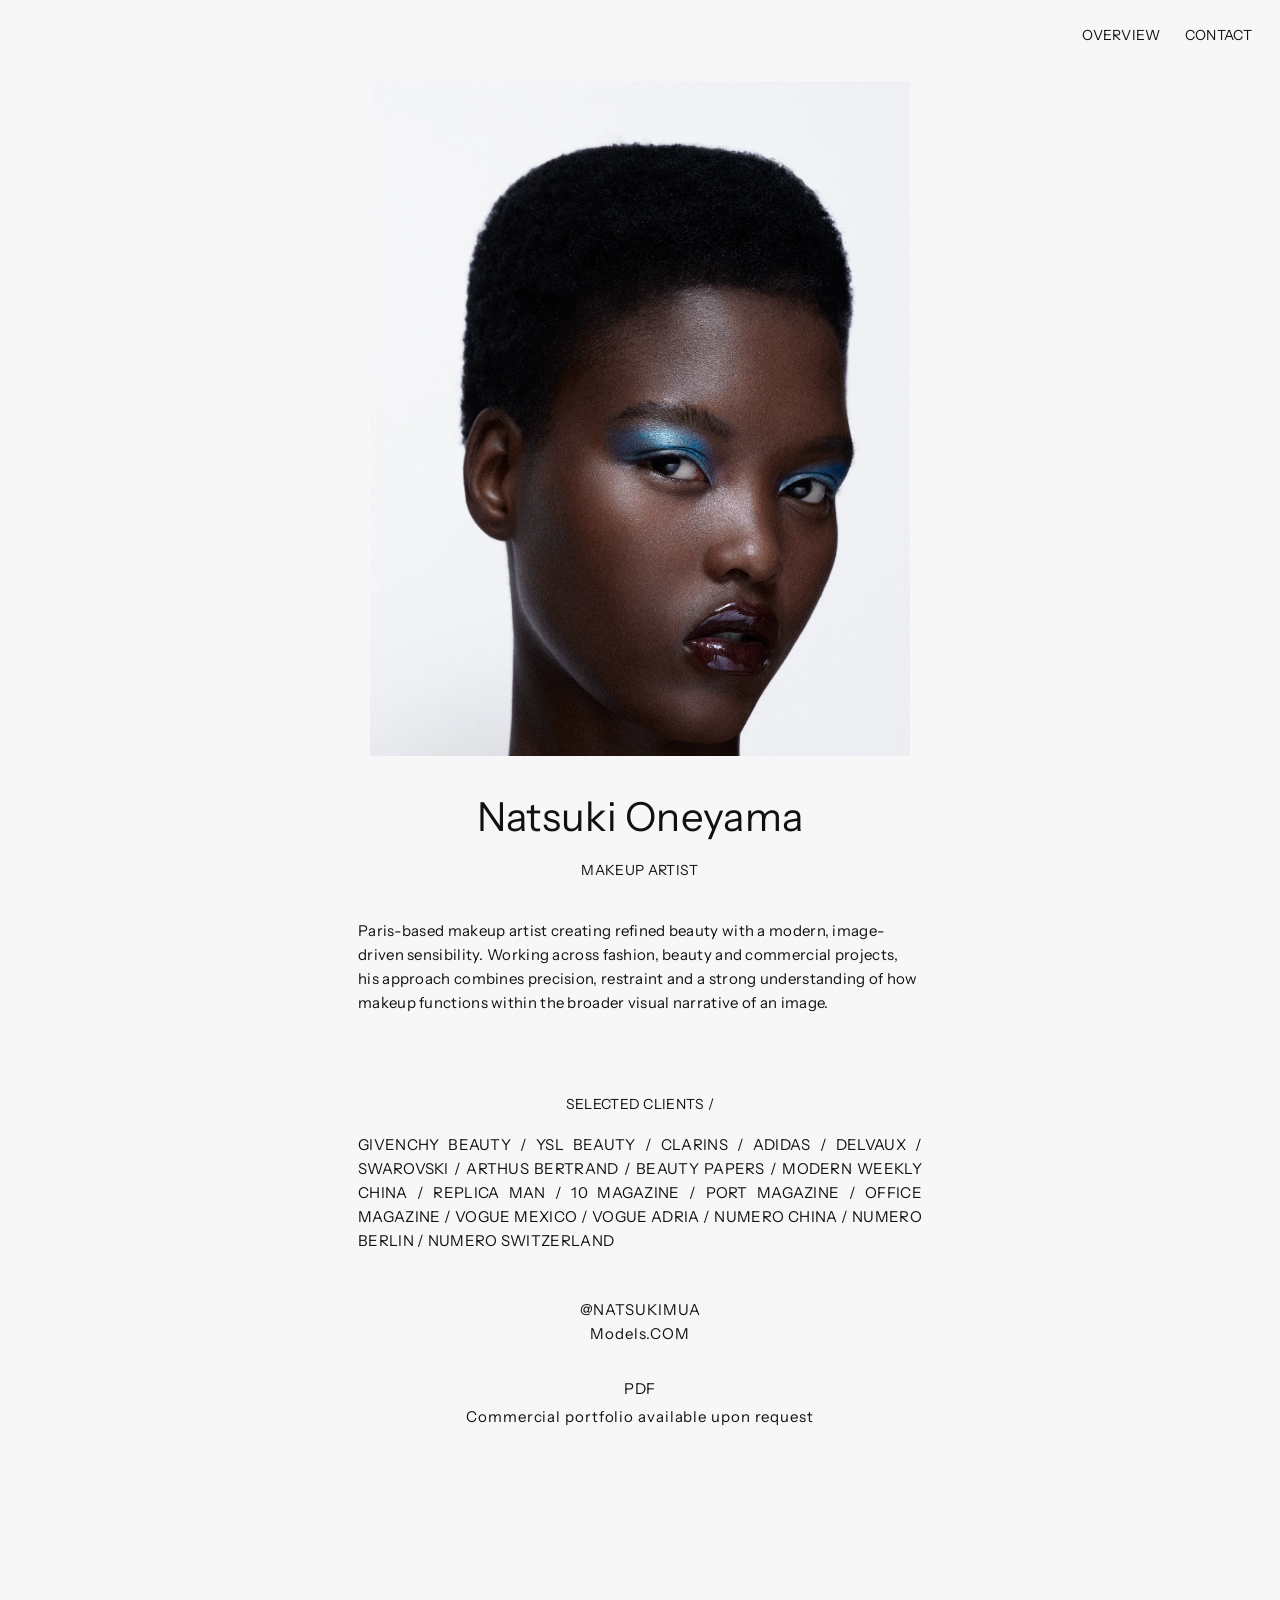
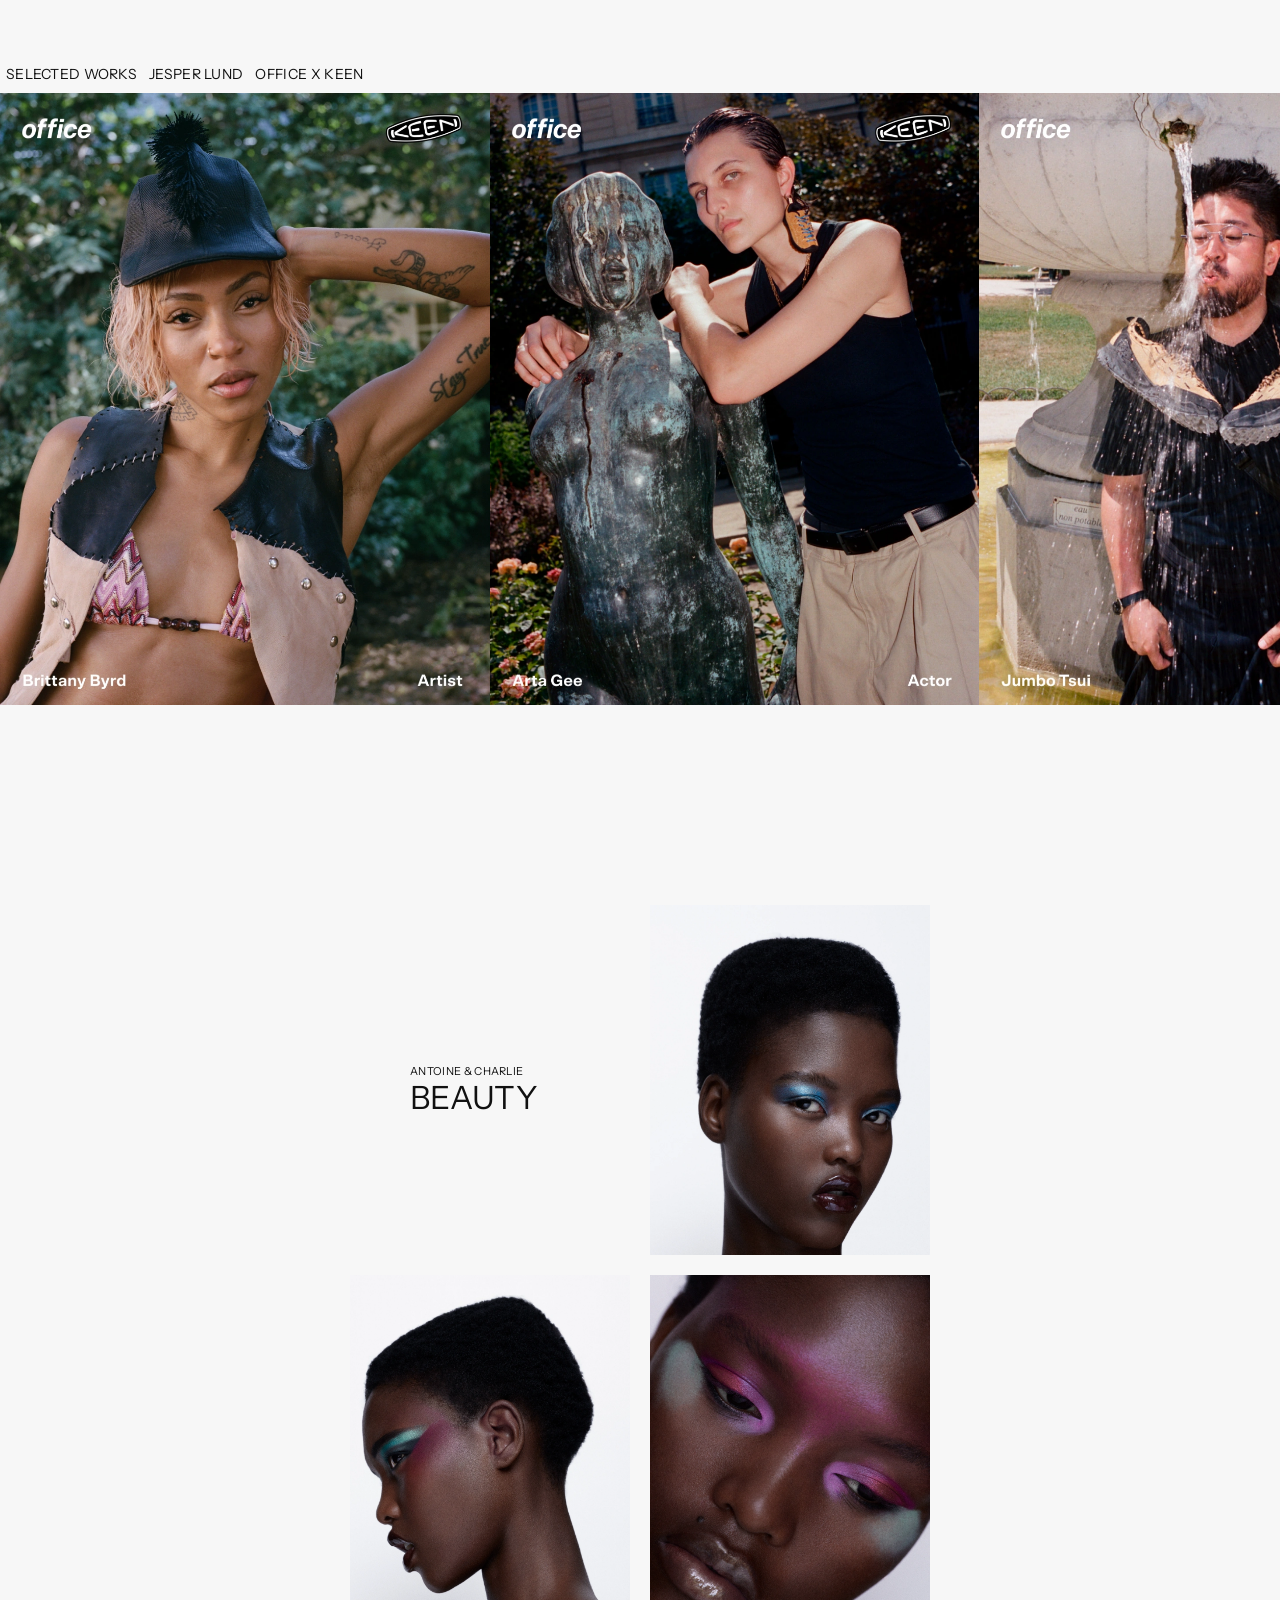
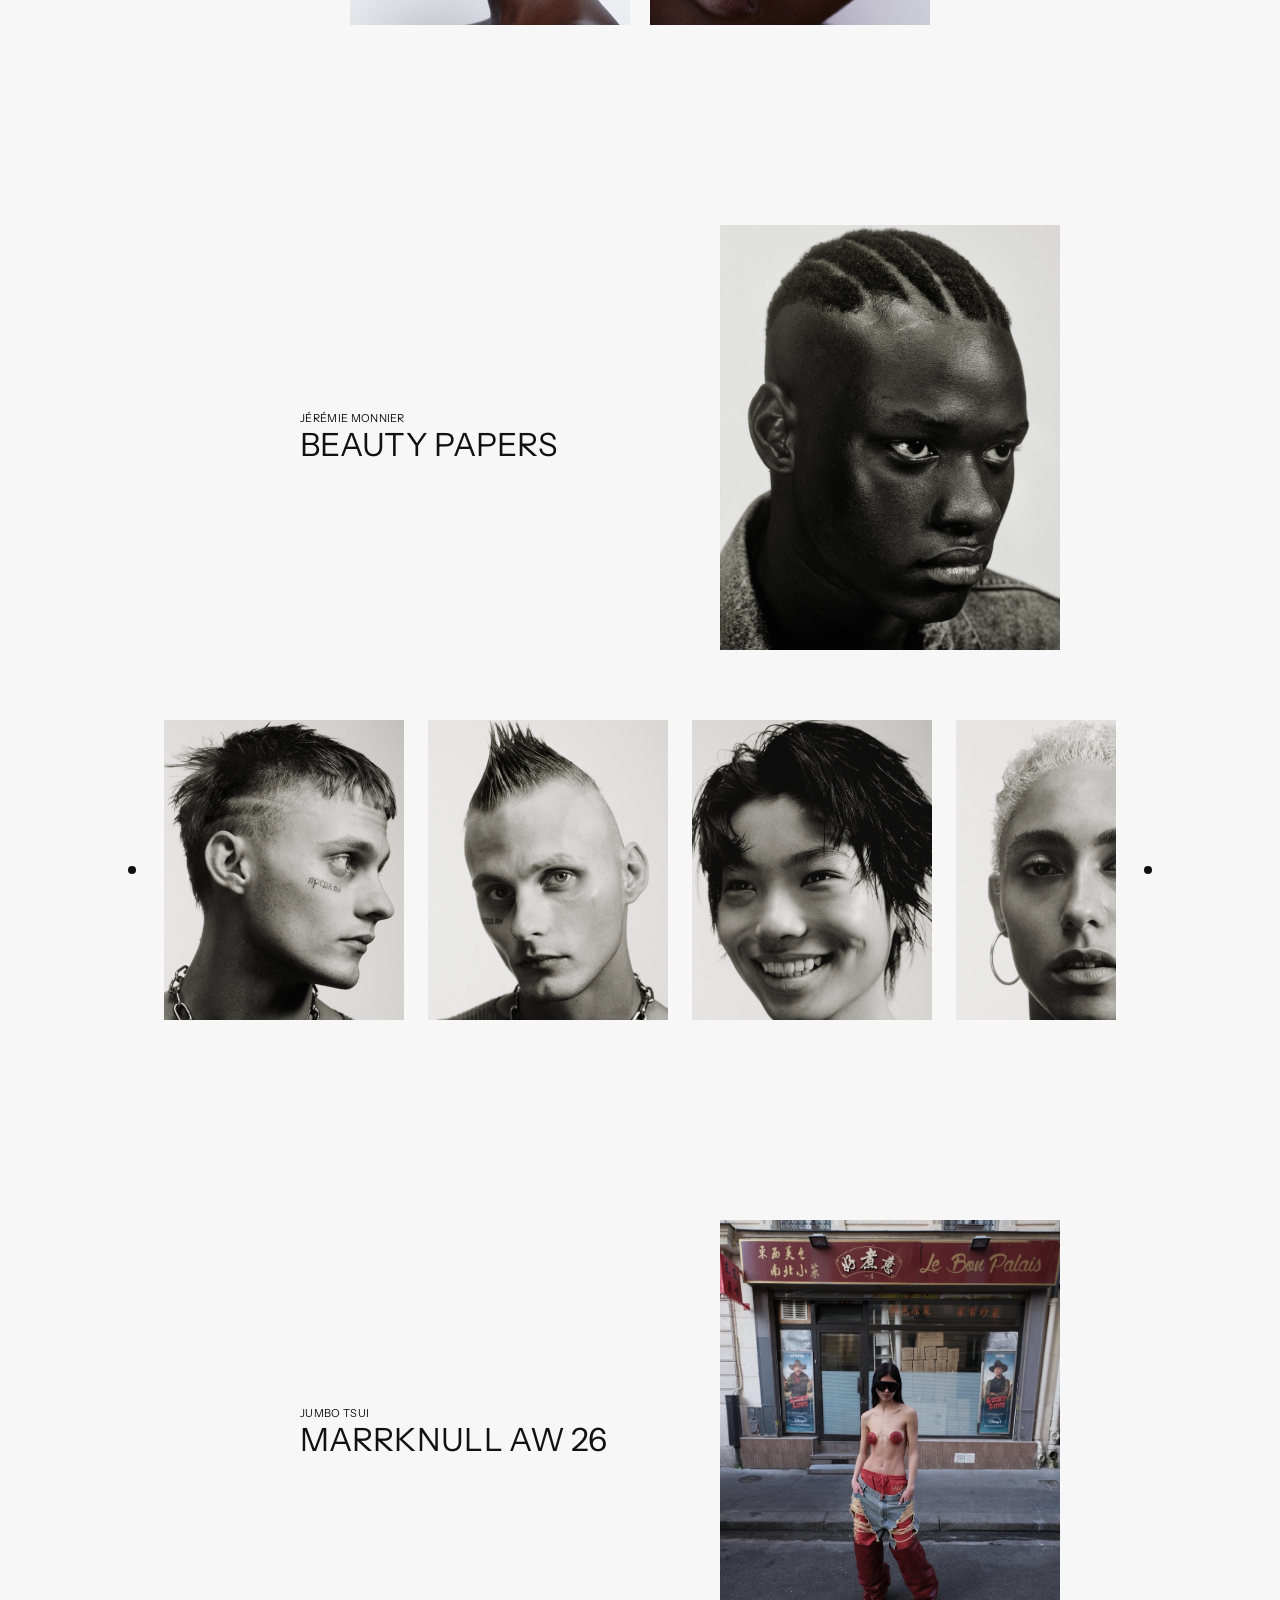
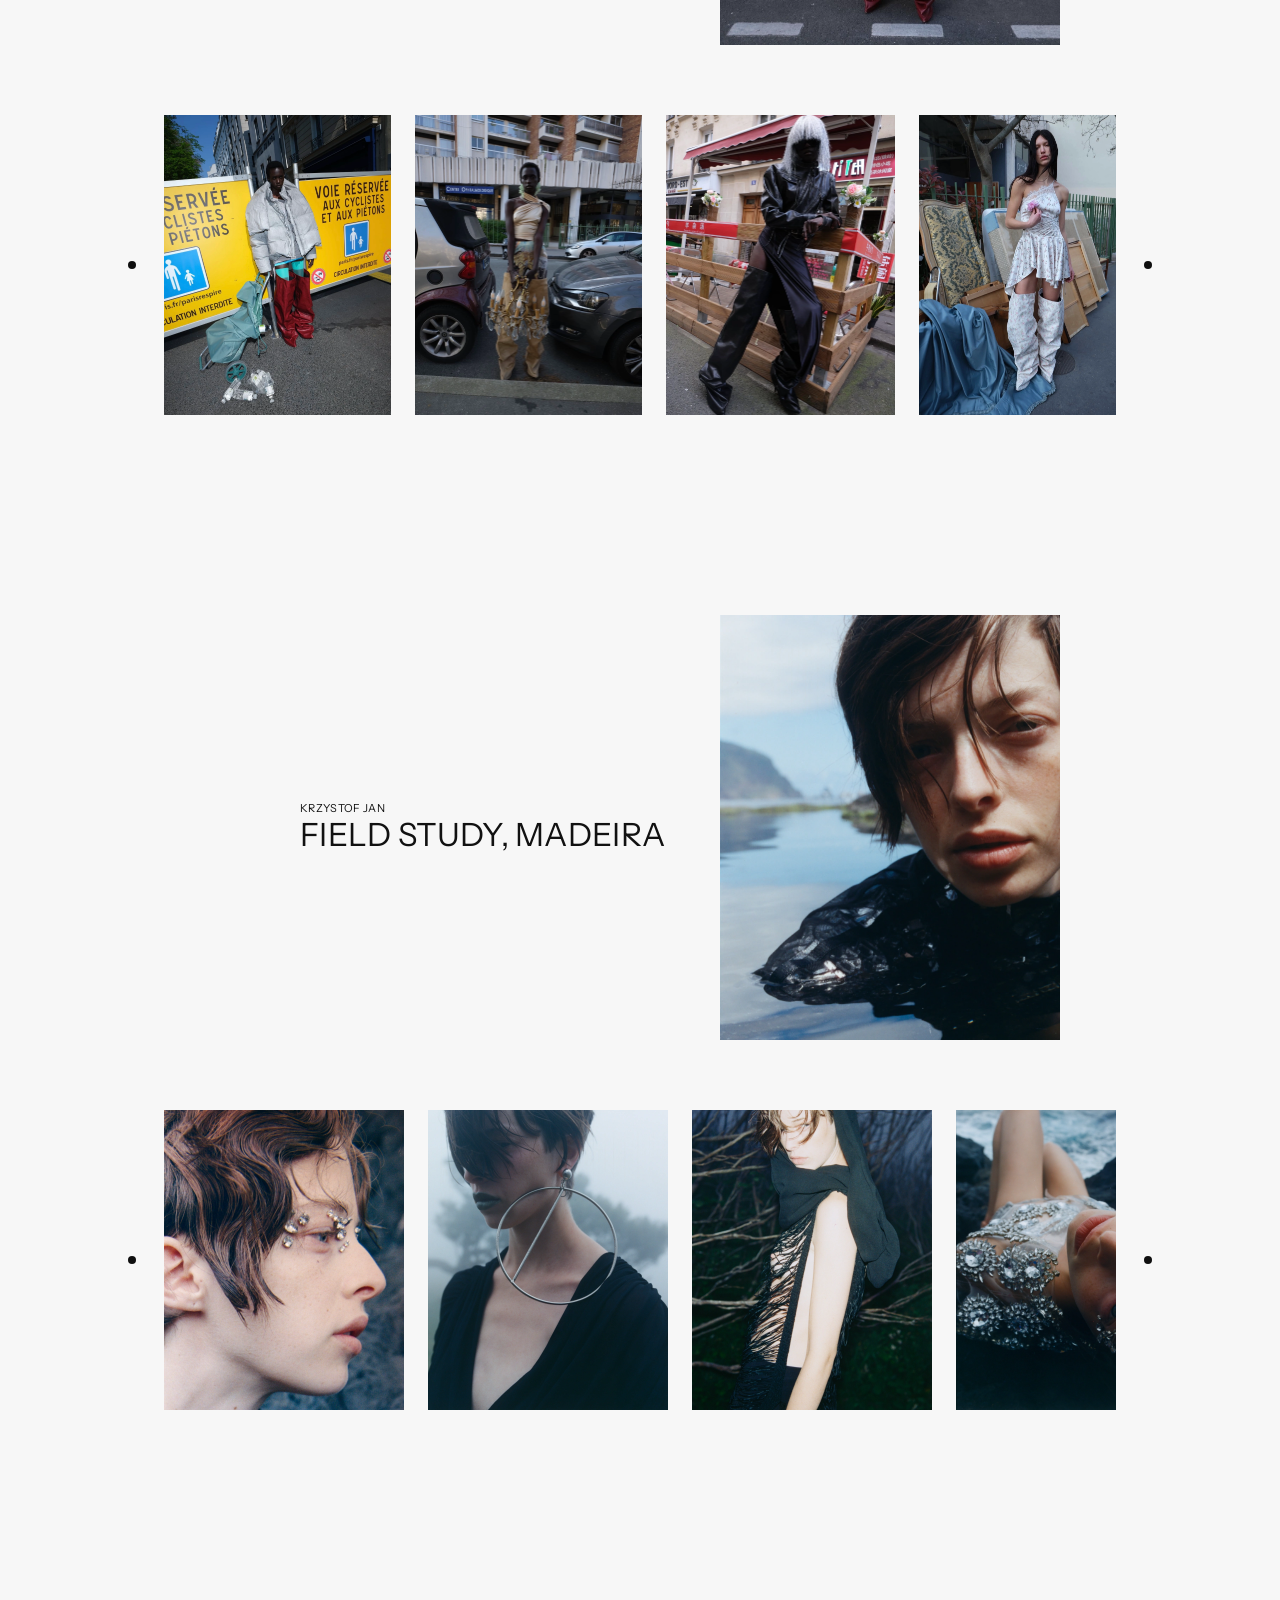
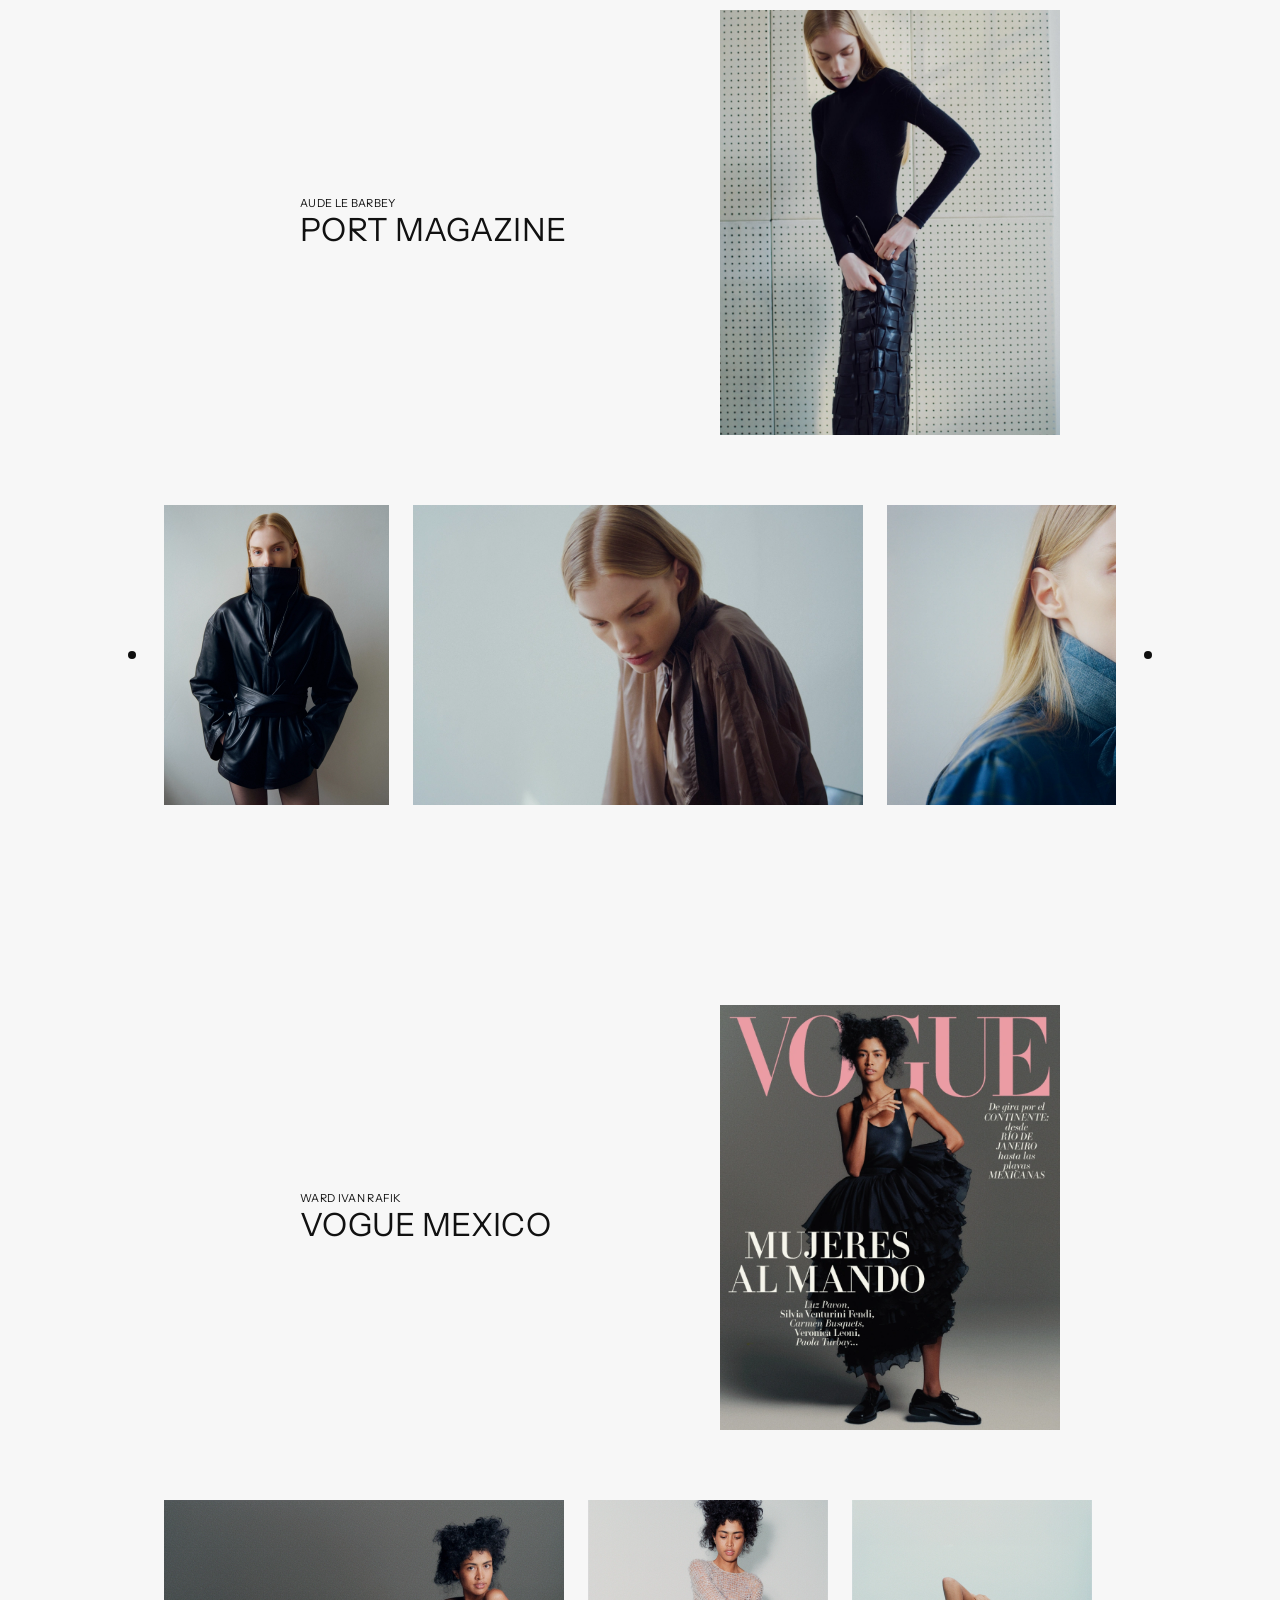
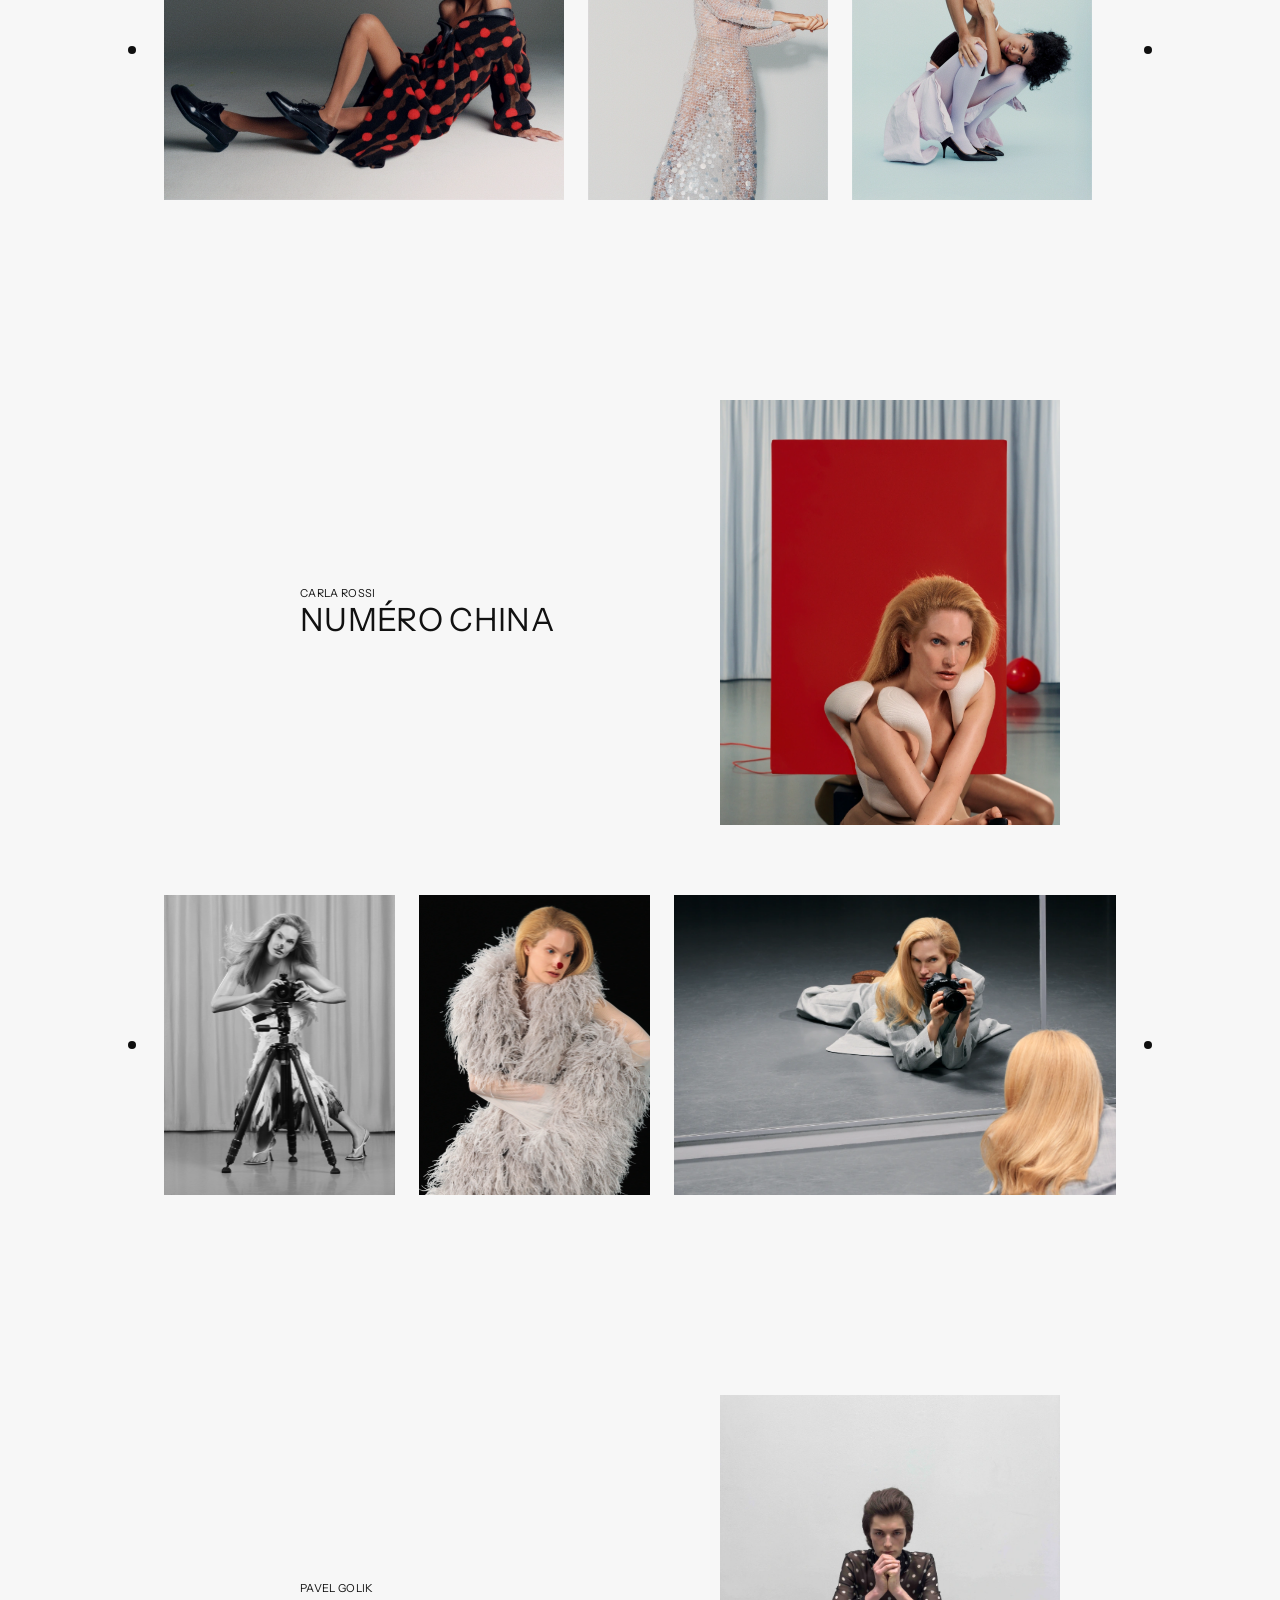
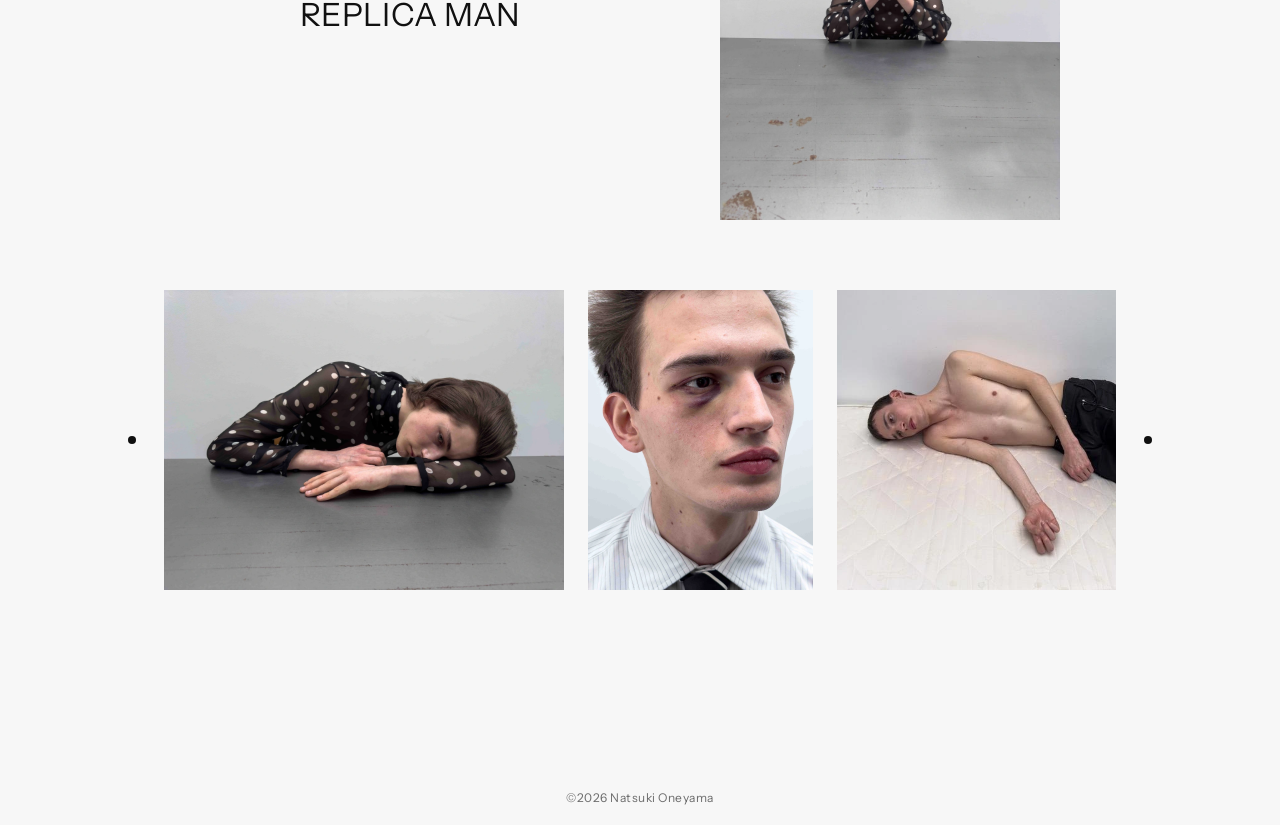
==== index.html @ 85d13d89 "Refine Office x Keen responsive marquee layout" ====
<!doctype html>
<html lang="en">
<head>
  <meta charset="utf-8" />
  <meta name="viewport" content="width=device-width, initial-scale=1.0, maximum-scale=2.0, viewport-fit=cover" />
  <meta name="format-detection" content="telephone=no, email=no, address=no, date=no" />

  <title>Info – NATSUKI ONEYAMA</title>

  <meta name="description" 
        content="Selected editorial beauty and fashion work by Paris-based MAKE-UP ARTIST Natsuki Oneyama." />

  <!-- Open Graph -->
  <meta property="og:title" content="NATSUKI ONEYAMA – MAKE-UP ARTIST" />
  <meta property="og:description" content="Paris-based MAKE-UP ARTIST working across beauty, fashion and editorial." />
  <meta property="og:type" content="website" />
  <meta property="og:url" content="https://natsukioneyama.com" />
  <meta property="og:image" content="https://natsukioneyama.com/slide/01.webp" />

  <!-- Fonts -->
  <link rel="preconnect" href="https://fonts.googleapis.com">
  <link rel="preconnect" href="https://fonts.gstatic.com" crossorigin>
  <link rel="preconnect" href="https://fonts.googleapis.com">
<link rel="preconnect" href="https://fonts.gstatic.com" crossorigin>
<link href="https://fonts.googleapis.com/css2?family=Cormorant+Garamond:ital,wght@0,300..700;1,300..700&family=Instrument+Sans:ital,wght@0,400..700;1,400..700&family=Inter:ital,opsz,wght@0,14..32,100..900;1,14..32,100..900&display=swap" rel="stylesheet">

  <!-- CSS -->
  <link rel="stylesheet" href="./index.css" />

  <!-- Scripts -->
  <script src="./justified-layout.umd.js" defer></script>
</head>


<body class="page-info">

<header class="topbar">
  <nav class="topnav" aria-label="Primary navigation">
    <a href="overview.html">Overview</a>
    <a href="mailto:natsukimua@gmail.com">Contact</a>
  </nav>
</header>




<main class="info-page">

 <section class="info-intro">

  <div class="info-hero">
   <img class="hero-slide" src="slide/01.webp" alt="">
  </div>

  <div class="info-content">
    <h1>Natsuki Oneyama</h1>
    <p class="info-title">MAKEUP ARTIST</p>
 </div>


 <div class="info-text-block">

  <p class="info-bio">
    Paris-based makeup artist creating refined beauty with a modern, image-driven sensibility.

    Working across fashion, beauty and commercial projects, his approach combines precision, restraint and a strong understanding of how makeup functions within the broader visual narrative of an image.
  </p>

  <div class="clients-block">
  <p class="clients-title">SELECTED CLIENTS /</p>

  <p class="clients-list">
    GIVENCHY BEAUTY / YSL BEAUTY / CLARINS / ADIDAS /
    DELVAUX / SWAROVSKI / ARTHUS BERTRAND /
    BEAUTY PAPERS / MODERN WEEKLY CHINA / REPLICA MAN / 10 MAGAZINE / PORT MAGAZINE / OFFICE MAGAZINE /
    VOGUE MEXICO / VOGUE ADRIA / NUMERO CHINA / NUMERO BERLIN / NUMERO SWITZERLAND
  </p>
</div>

<div class="info-links">

  <div class="social-links">
    <a href="https://www.instagram.com/natsukimua/" target="_blank" rel="noopener">@NATSUKIMUA</a>
    <a href="https://models.com/people/natsuki-oneyama" target="_blank" rel="noopener">Models.COM</a>
  </div>

 <div class="pdf-link">
  <span>PDF</span>
  <a href="#">Commercial portfolio available upon request</a>
 </div>


</div>

</div>

</section>



<section class="featured-project featured-project-officexkeen">
  <div class="featured-project-inner">
  <div class="office-header">
    <p class="office-header-label">SELECTED WORKS</p>
    <div class="featured-project-text">
      <p class="featured-label">Jesper Lund</p>
      <h2>OFFICE X KEEN</h2>
    </div>
  </div>
  <div class="office-marquee">
    <div class="office-marquee-track">
      <div class="office-marquee-group">
        <img class="office-marquee-item" src="img/office/ofiicexkeen/01.webp" alt="" data-featured-index="0" draggable="false">
        <img class="office-marquee-item" src="img/office/ofiicexkeen/02.webp" alt="" data-featured-index="1" draggable="false">
        <img class="office-marquee-item" src="img/office/ofiicexkeen/03.webp" alt="" data-featured-index="2" draggable="false">
        <img class="office-marquee-item" src="img/office/ofiicexkeen/04.webp" alt="" data-featured-index="3" draggable="false">
        <img class="office-marquee-item" src="img/office/ofiicexkeen/05.webp" alt="" data-featured-index="4" draggable="false">
        <img class="office-marquee-item" src="img/office/ofiicexkeen/06.webp" alt="" data-featured-index="5" draggable="false">
      </div>
      <div class="office-marquee-group" aria-hidden="true">
        <img class="office-marquee-item" src="img/office/ofiicexkeen/01.webp" alt="" data-featured-index="0" draggable="false" aria-hidden="true">
        <img class="office-marquee-item" src="img/office/ofiicexkeen/02.webp" alt="" data-featured-index="1" draggable="false" aria-hidden="true">
        <img class="office-marquee-item" src="img/office/ofiicexkeen/03.webp" alt="" data-featured-index="2" draggable="false" aria-hidden="true">
        <img class="office-marquee-item" src="img/office/ofiicexkeen/04.webp" alt="" data-featured-index="3" draggable="false" aria-hidden="true">
        <img class="office-marquee-item" src="img/office/ofiicexkeen/05.webp" alt="" data-featured-index="4" draggable="false" aria-hidden="true">
        <img class="office-marquee-item" src="img/office/ofiicexkeen/06.webp" alt="" data-featured-index="5" draggable="false" aria-hidden="true">
      </div>
    </div>
  </div>
  </div>
</section>

<section class="featured-project featured-project-ac">

  <div class="featured-project-inner">

    <div class="featured-project-main">

      <div class="featured-project-text">
        <p class="featured-label">Antoine & Charlie</p>
        <h2>BEAUTY</h2>
      </div>

      <button type="button" class="featured-main-image" data-featured-index="0">
        <img src="img/beauty/beauty01/01.webp" alt="" draggable="false">
      </button>

      <div class="featured-ac-image featured-ac-image-left">
        <img src="img/beauty/beauty01/02.webp" alt="" data-featured-index="1">
      </div>

      <div class="featured-ac-image featured-ac-image-right">
        <img src="img/beauty/beauty01/03.webp" alt="" data-featured-index="2">
      </div>

    </div>

  </div>

</section>






<section class="featured-project featured-project-02">
  <div class="featured-project-inner">
    <div class="featured-project-main">
  <div class="featured-project-text">
      <p class="featured-label">Jérémie Monnier</p>
      <h2>BEAUTY PAPERS</h2>
  </div>
     <button type="button" class="featured-main-image" data-featured-index="0">
      <img src="img/beautypapers/01/01.webp" alt="" draggable="false">
     </button>
  </div>
  <div class="featured-thumbs-slider">
  <button class="featured-arrow featured-prev" type="button" aria-label="Previous image"></button>
  <div class="featured-thumbs-window">
  <div class="featured-thumbs-track">
  <img src="img/beautypapers/01/02.webp" alt="" data-featured-index="1">
  <img src="img/beautypapers/01/03.webp" alt="" data-featured-index="2">
  <img src="img/beautypapers/01/04.webp" alt="" data-featured-index="3">
  <img src="img/beautypapers/01/05.webp" alt="" data-featured-index="4">
  </div>
  </div>
  <button class="featured-arrow featured-next" type="button" aria-label="Next image"></button>
  </div>
</section>


<section class="featured-project featured-project-03">
  <div class="featured-project-inner">
    <div class="featured-project-main">
  <div class="featured-project-text">
      <p class="featured-label">Jumbo Tsui</p>
      <h2>MARRKNULL AW 26</h2>
  </div>
     <button type="button" class="featured-main-image" data-featured-index="0">
      <img src="img/marrknull/AW26/01.webp" alt="" draggable="false">
     </button>
  </div>
  <div class="featured-thumbs-slider">
  <button class="featured-arrow featured-prev" type="button" aria-label="Previous image"></button>
  <div class="featured-thumbs-window">
  <div class="featured-thumbs-track">
  <img src="img/marrknull/AW26/02.webp" alt="" data-featured-index="1">
  <img src="img/marrknull/AW26/03.webp" alt="" data-featured-index="2">
  <img src="img/marrknull/AW26/04.webp" alt="" data-featured-index="3">
  <img src="img/marrknull/AW26/05.webp" alt="" data-featured-index="4">
  </div>
  </div>
  <button class="featured-arrow featured-next" type="button" aria-label="Next image"></button>
  </div>
</section>

<section class="featured-project featured-project-06">
  <div class="featured-project-inner">
    <div class="featured-project-main">
  <div class="featured-project-text">
      <p class="featured-label">KRZYSTOF JAN</p>
      <h2>Field Study, Madeira</h2>
  </div>
     <button type="button" class="featured-main-image" data-featured-index="0">
      <img src="img/img/krzysztofjan_01/01.webp" alt="" draggable="false">
     </button>
  </div>
  <div class="featured-thumbs-slider">
  <button class="featured-arrow featured-prev" type="button" aria-label="Previous image"></button>
  <div class="featured-thumbs-window">
  <div class="featured-thumbs-track">
  <img src="img/img/krzysztofjan_01/02.webp" alt="" data-featured-index="1">
  <img src="img/img/krzysztofjan_01/03.webp" alt="" data-featured-index="2">
  <img src="img/img/krzysztofjan_01/04.webp" alt="" data-featured-index="3">
  <img src="img/img/krzysztofjan_01/05.webp" alt="" data-featured-index="4">
  </div>
  </div>
  <button class="featured-arrow featured-next" type="button" aria-label="Next image"></button>
  </div>
</section>

<section class="featured-project featured-project-04">
  <div class="featured-project-inner">
    <div class="featured-project-main">
  <div class="featured-project-text">
      <p class="featured-label">Aude Le Barbey</p>
      <h2>PORT MAGAZINE</h2>
  </div>
     <button type="button" class="featured-main-image" data-featured-index="0">
      <img src="img/portmagazine/isuue38/audelebarbey/01.webp" alt="" draggable="false">
     </button>
  </div>
  <div class="featured-thumbs-slider">
  <button class="featured-arrow featured-prev" type="button" aria-label="Previous image"></button>
  <div class="featured-thumbs-window">
  <div class="featured-thumbs-track">
  <img src="img/portmagazine/isuue38/audelebarbey/02.webp" alt="" data-featured-index="1">
  <img src="img/portmagazine/isuue38/audelebarbey/03.webp" alt="" data-featured-index="2">
  <img src="img/portmagazine/isuue38/audelebarbey/04.webp" alt="" data-featured-index="3">
  </div>
  </div>
  <button class="featured-arrow featured-next" type="button" aria-label="Next image"></button>
  </div>
</section>

<section class="featured-project featured-project-05">
  <div class="featured-project-inner">
    <div class="featured-project-main">
  <div class="featured-project-text">
      <p class="featured-label">Ward Ivan Rafik</p>
      <h2>VOGUE MEXICO</h2>
  </div>
     <button type="button" class="featured-main-image" data-featured-index="0">
      <img src="img/voguemexico/01/01.webp" alt="" draggable="false">
     </button>
  </div>
  <div class="featured-thumbs-slider">
  <button class="featured-arrow featured-prev" type="button" aria-label="Previous image"></button>
  <div class="featured-thumbs-window">
  <div class="featured-thumbs-track">
  <img src="img/voguemexico/01/02.webp" alt="" data-featured-index="1">
  <img src="img/voguemexico/01/03.webp" alt="" data-featured-index="2">
  <img src="img/voguemexico/01/04.webp" alt="" data-featured-index="3">
  </div>
  </div>
  <button class="featured-arrow featured-next" type="button" aria-label="Next image"></button>
  </div>
</section>


<section class="featured-project featured-project-07">
  <div class="featured-project-inner">
    <div class="featured-project-main">
  <div class="featured-project-text">
      <p class="featured-label">CARLA ROSSI</p>
      <h2>NUMéRO CHINA</h2>
  </div>
     <button type="button" class="featured-main-image" data-featured-index="0">
      <img src="img/numerochina/01/01.webp" alt="" draggable="false">
     </button>
  </div>
  <div class="featured-thumbs-slider">
  <button class="featured-arrow featured-prev" type="button" aria-label="Previous image"></button>
  <div class="featured-thumbs-window">
  <div class="featured-thumbs-track">
  <img src="img/numerochina/01/02.webp" alt="" data-featured-index="1">
  <img src="img/numerochina/01/03.webp" alt="" data-featured-index="2">
  <img src="img/numerochina/01/04.webp" alt="" data-featured-index="3">
  <img src="img/numerochina/01/05.webp" alt="" data-featured-index="4">
  </div>
  </div>
  <button class="featured-arrow featured-next" type="button" aria-label="Next image"></button>
  </div>
</section>


<section class="featured-project featured-project-08">
  <div class="featured-project-inner">
    <div class="featured-project-main">
  <div class="featured-project-text">
      <p class="featured-label">PAVEL GOLIK</p>
      <h2>REPLICA MAN</h2>
  </div>
     <button type="button" class="featured-main-image" data-featured-index="0">
      <img src="img/replicaman/ss24/01.webp" alt="" draggable="false">
     </button>
  </div>
  <div class="featured-thumbs-slider">
  <button class="featured-arrow featured-prev" type="button" aria-label="Previous image"></button>
  <div class="featured-thumbs-window">
  <div class="featured-thumbs-track">
  <img src="img/replicaman/ss24/02.webp" alt="" data-featured-index="1">
  <img src="img/replicaman/ss24/03.webp" alt="" data-featured-index="2">
  <img src="img/replicaman/ss24/04.webp" alt="" data-featured-index="3">
  <img src="img/replicaman/ss24/05.webp" alt="" data-featured-index="4">
  </div>
  </div>
  <button class="featured-arrow featured-next" type="button" aria-label="Next image"></button>
  </div>
</section>

  <div class="copyright">©2026 Natsuki Oneyama</div>












<div class="featured-lightbox" aria-hidden="true">
  <button class="featured-lightbox-close" type="button" aria-label="Close">×</button>

  <button class="featured-lightbox-prev" type="button" aria-label="Previous image">•</button>

  <img class="featured-lightbox-image" src="" alt="">

  <button class="featured-lightbox-next" type="button" aria-label="Next image">•</button>
</div>
</main>


<script src="index.js"></script>
</body>

</html>
---- index.css ----
/* =========================
BASE
========================= */

* {
  box-sizing: border-box;
}

html,
body {
  margin: 0;
  padding: 0;
}

body {
  background: #f7f7f7;
  color: #111;
  font-family: "Instrument Sans", sans-serif;
  font-weight: 300;
  font-style: normal;
  letter-spacing: 0.02em;
}

img {
  -webkit-user-drag: none;
  -webkit-user-select: none;
  user-select: none;
  -webkit-touch-callout: none;
}


/* =========================
TOP BAR
========================= */

.topbar {
  position: fixed;
  top: 0;
  right: 0;
  z-index: 1000;
  padding: 28px 28px;
  pointer-events: none;
}

.topnav {
  display: flex;
  gap: 24px;
  pointer-events: auto;
}

.topnav a {
  font-size: 14px;
  line-height: 1;
  text-transform: uppercase;
  text-decoration: none;
  color: #111;
}

.topnav a:hover {
  text-decoration: underline;
}


/* =========================
INFO HERO
========================= */

.info-page {
  padding-top: clamp(30px, 6svh, 80px);
}

.info-intro {
  display: block;
  width: 100%;
  max-width: none;
  margin: 0 auto;
  text-align: center;
  padding-bottom: calc(120px + env(safe-area-inset-bottom));
}

.info-hero {
  width: 100%;
  margin: clamp(20px, 3svh, 35px) auto clamp(24px, 4svh, 40px);
}

.info-hero img,
.hero-slide {
  width: min(90vw, 60svh, 880px);
  aspect-ratio: 4 / 5;
  object-fit: cover;
  display: block;
  margin: 0 auto;
}

.info-content {
  text-align: center;
}

.info-content h1 {
  font-size: 2.5rem;
  font-weight: 400;
  margin: 0 0 20px;
}

.info-title {
  font-size: 14px;
  margin: 0;
} 



.info-text-block {
  width: calc(100% - 48px);
  max-width: 620px;
  margin: 40px auto 0;
  padding: 0 28px;
}

.info-bio {
  width: auto;
  max-width: none;
  margin: 0;
  padding: 0;
  text-align: left;
  letter-spacing: 0.02em;
}

.clients-block {
  width: auto;
  max-width: none;
  margin: 80px 0 0;
  padding: 0;
  text-align: justify;
}

.clients-title {
  text-align: center;
  margin: 0 0 20px;
  font-size: 14px;

}

.clients-list {
  margin: 0;
  text-align: justify;
}

.info-bio,
.clients-list {
  font-size: 15px;
  line-height: 1.6;
  letter-spacing: 0.02em;
}


.info-links {
  margin: 45px 0 0;
  font-size: 15px;
  line-height: 1.35;
  letter-spacing: 0.06em;
}

.social-links {
  text-align: center;
  margin: 0 0 32px;
}

.social-links a {
  padding: 2px;
  display: block;
  color: #111;
  text-decoration: none;
  -webkit-text-fill-color: #111;
}

.social-links a:first-child {
  text-transform: uppercase;
}

.pdf-link {
  margin-top: 0;
  text-align: center;
}

.pdf-link span {
  display: block;
  margin-bottom: 8px;
}

.pdf-link a {
  color: #111;
  text-decoration: none;
}






.copyright {
  margin: 20px;
  font-size: 12px;
  letter-spacing: 0.04em;
  opacity: 0.6;
  text-align: center;
}


























/* =========================
FEATURED PROJECT
========================= */
.featured-project {
  margin: 120px auto 200px;
  width: 100%;
}

.featured-project-inner {
  width: min(88vw, 1280px);
  margin: 0 auto;
}

.featured-project-main {
  display: grid;
  grid-template-columns: 360px 360px;
  column-gap: 160px;
  align-items: center;
  justify-content: center;
}

.featured-project-text {
  grid-column: 1;
  grid-row: 1;
  max-width: 520px;
  white-space: nowrap;
  margin: 0;
  margin-left: 100px;
  text-align: left;
  justify-self: start;
  text-transform: uppercase;
}

.featured-label {
  font-size: 11px;
  text-transform: uppercase;
  margin: 0;
}

.featured-project h2 {
  font-size: 2rem;
  font-weight: 400;
  margin: 0;
}

.featured-main-image {
  grid-column: 2;
  grid-row: 1;
  width: 340px;
  justify-self: start;

  display: block;
  margin: 0;
  padding: 0;
  border: 0;
  background: none;
  font: inherit;
  text-align: inherit;
  cursor: pointer;
}

.featured-main-image img {
  width: 100%;
  aspect-ratio: 4 / 5;
  object-fit: cover;
  display: block;
}


/* Thumbnail slider */

.featured-thumbs-slider {
  position: relative;
  margin: 70px auto 0;
  width: 100%;
  display: flex;
  align-items: center;
  justify-content: center;
  gap: 28px;
}

.featured-thumbs-window {
  overflow: hidden;
  width: 952px;
  max-width: calc(100vw - 160px);
}

.featured-thumbs-track {
  display: flex;
  gap: 24px;
  transition: transform 0.6s ease;
}

.featured-thumbs-track img {
  height: 300px;
  width: auto;
  flex-shrink: 0;
  display: block;
}


/* Slider arrows */

.featured-arrow {
  width: 8px;
  height: 8px;
  border: 0;
  border-radius: 50%;
  background: #0f0f0f;
  padding: 0;
  cursor: pointer;
  flex: 0 0 auto;
}

.featured-arrow:hover {
  background: #111;
}




/* =========================
FEATURED PROJECT AC
========================= */
.featured-project-ac .featured-project-main {
  grid-template-columns: 280px 280px;
  column-gap: 20px;
  row-gap: 20px;
  align-items: start;
  justify-content: center;
}

.featured-project-ac .featured-main-image {
  width: 280px;
}

.featured-project-ac .featured-ac-image-left {
  grid-column: 1;
  grid-row: 2;
  width: 280px;
}

.featured-project-ac .featured-ac-image-right {
  grid-column: 2;
  grid-row: 2;
  width: 280px;
}

.featured-project-ac .featured-ac-image img {
  width: 100%;
  aspect-ratio: 4 / 5;
  object-fit: cover;
  display: block;
}

.featured-project-ac .featured-project-text {
  margin-left: 60px;
  align-self: center;
  transform: translateY(10px);
}


/* =========================
FEATURED PROJECT OFFICE X KEEN — AUTO SCROLL MARQUEE
========================= */
.featured-project-officexkeen .office-header {
  display: flex;
  justify-content: flex-start;
  align-items: baseline;
  gap: 12px;
  width: 100vw;
  margin-left: calc(50% - 50vw);
  margin-right: calc(50% - 50vw);
  margin-bottom: 12px;
  padding-left: 6px;
}

.featured-project-officexkeen .office-header-label {
  margin: 0;
  font-size: 0.9rem;
  font-weight: 400;
  text-transform: uppercase;
  letter-spacing: 0.02em;
  white-space: nowrap;
}

.featured-project-officexkeen .featured-project-text {
  display: contents;
}

@media (min-width: 700px) {
  .featured-project-officexkeen .office-header {
    padding-bottom: 0;
    min-height: 0;
  }

  .featured-project-officexkeen .office-header-label {
    font-size: 14px;
    font-weight: 400;
    line-height: 1;
    margin-bottom: 0;
  }

  .featured-project-officexkeen .featured-label {
    font-size: 14px;
    font-weight: 400;
    line-height: 1;
    margin-bottom: 0;
  }

  .featured-project-officexkeen h2 {
    font-size: 14px;
    font-weight: 400;
    line-height: 1;
    margin-bottom: 0;
  }
}

.office-marquee {
  position: relative;
  overflow: hidden;
  width: 100vw;
  margin-left: calc(50% - 50vw);
  margin-right: calc(50% - 50vw);
}

.office-marquee-track {
  display: flex;
  width: max-content;
  animation: office-marquee-scroll 15s linear infinite;
  will-change: transform;
}

.office-marquee:hover .office-marquee-track {
  animation-play-state: paused;
}

.office-marquee-group {
  display: flex;
  flex-shrink: 0;
}

.office-marquee-item {
  height: clamp(480px, 68svh, 760px);
  width: auto;
  flex-shrink: 0;
  display: block;
  margin-right: 0;
  cursor: pointer;
}

@keyframes office-marquee-scroll {
  from {
    transform: translateX(0);
  }
  to {
    transform: translateX(-50%);
  }
}

@media (prefers-reduced-motion: reduce) {
  .office-marquee-track {
    animation: none;
    transform: none;
  }
}

@media (max-width: 900px) {
  .office-marquee-item {
    height: clamp(300px, 55svh, 520px);
    margin-right: 0;
  }
}

@media (max-width: 699px) {
  .featured-project-officexkeen .office-header {
    display: flex;
    flex-direction: column;
    align-items: flex-start;
    gap: 4px;
    width: 100vw;
    margin-left: calc(50% - 50vw);
    margin-right: calc(50% - 50vw);
    margin-top: 0;
    margin-bottom: 12px;
    padding-left: 6px;
    padding-bottom: 0;
    font-size: 14px;
  }

  .featured-project-officexkeen .office-header-label {
    align-self: flex-start;
  }

  .featured-project-officexkeen .featured-project-text {
    display: flex;
    order: 0;
    justify-self: start;
    align-self: flex-start;
    flex-direction: column;
    align-items: flex-start;
    gap: 0;
    white-space: normal;
    margin: 0;
  }
}












/* =========================
RESPONSIVE
========================= */

/* Mobile common */
@media (max-width: 699px) {
  .topbar {
    padding: 20px 18px;
  }

  .topnav {
    gap: 18px;
  }

  .topnav a {
    font-size: 11px;
    letter-spacing: 0.04em;
  }
}


/* Info hero: iPad portrait */
@media (min-width: 900px) and (max-width: 1100px) and (orientation: portrait) and (max-aspect-ratio: 4 / 5) {
  .info-hero {
    width: 85%;
    max-width: 85%;
    margin: 10px auto 20px;
  }

  .info-hero img,
  .hero-slide {
    width: 100%;
  }

  .info-content {
    padding-top: 0;
  }

  .info-content h1 {
    margin-bottom: 6px;
  }

  .info-title {
    margin-top: 0;
  }
}


/* Info hero: small tablet portrait */
@media (min-width: 700px) and (max-width: 899px) and (orientation: portrait) and (max-aspect-ratio: 4 / 5) {
  .info-hero {
    width: 100%;
    max-width: 90vw;
    margin: 10px auto 20px;
  }

  .info-hero img,
  .hero-slide {
    width: 100%;
  }

  .info-content {
    padding-top: 0;
  }

  .info-content h1 {
    margin-bottom: 6px;
  }

  .info-title {
    margin-top: 0;
  }
}


/* Info hero: mobile portrait */
@media (min-width: 391px) and (max-width: 699px) and (orientation: portrait) and (max-aspect-ratio: 3 / 4) {
  .info-hero {
    width: 100%;
    max-width: 100%;
    margin: 20px auto 25px;
  }

  .info-hero img,
  .hero-slide {
    width: min(90vw, 60svh, 880px);
  }

  .info-content {
    padding-top: 10px;
  }

  .info-content h1 {
    font-size: 2rem;
  }

  .info-title {
    font-size: 18px;
  }
}


/* Info hero: iPhone SE */
@media (max-width: 390px) and (orientation: portrait) and (max-aspect-ratio: 4 / 5) {
  .info-hero {
    margin: 15px auto 20px;
  }

  .info-content {
    padding-top: 10px;
  }

  .info-content h1 {
    font-size: 1.5rem;
  }

  .info-title {
    font-size: 18px;
  }
}


/* Featured project: mobile / tablet */
@media (max-width: 900px) {

  .topnav {
    gap: 18px;
  }

  .topbar {
  padding: 15px 28px;
  }


  .topnav a {
    font-size: 15px;
  }



  .featured-project {
    margin: 120px auto 140px;
  }

  .featured-project-inner {
    width: min(88vw, 620px);
    margin: 0 auto;
  }

  .featured-project-main {
    display: flex;
    flex-direction: column;
    gap: 10px;
    align-items: flex-start;
  }

    .featured-thumbs-slider {
    display: none;
  }

  .featured-project-text {
    order: -1;
    margin: 0;
    max-width: none;
    text-align: left;
  }

  .featured-label {
    margin: 0 0 8px;
  }

  .featured-project h2 {
    line-height: 1;
    margin: 0;
  }

  .featured-main-image {
    width: 100%;
    display: block;
  }

  .featured-main-image img {
    width: 100%;
    display: block;
  }




  .featured-thumbs-slider {
  touch-action: pan-y;
  -webkit-user-select: none;
  user-select: none;
  margin: 50px auto 0;
  gap: 12px;
  overflow: visible;
  width: 100%;
}



.featured-thumbs-window {
  overflow: hidden;
  width: 100%;
  max-width: none;
}

.featured-thumbs-track {
  display: flex;
  align-items: center;
  gap: 0;
}

.featured-thumbs-track img {
  flex: 0 0 100%;
  width: 100%;
  height: auto;
  max-height: 70svh;
  object-fit: contain;
  display: block;
}


  .featured-project-ac .featured-project-main {
    gap: 10px;
    align-items: flex-start;
  }

  .featured-project-ac .featured-main-image {
    order: 2;
    width: 100%;
    align-self: flex-start;
  }

  .featured-project-ac .featured-project-text {
  margin: 0;
  align-self: flex-start;
  transform: none;
  text-align: left;
}

  .featured-project-ac .featured-ac-image-left,
  .featured-project-ac .featured-ac-image-right {
    display: none;
  }
}





























/* =========================
FEATURED LIGHTBOX
========================= */

.featured-lightbox {
  position: fixed;
  inset: 0;
  z-index: 3000;
  display: none;
  align-items: center;
  justify-content: center;
  background: #fff;
}

.featured-lightbox.is-open {
  display: flex;
}

.featured-lightbox-image {
  max-width: 82vw;
  max-height: 82svh;
  object-fit: contain;
  display: block;
}

.featured-lightbox-close {
  position: fixed;
  top: 28px;
  right: 32px;
  border: 0;
  background: none;
  font-size: 22px;
  line-height: 1;
  cursor: pointer;
  color: #111;
}

.featured-lightbox-prev,
.featured-lightbox-next {
  position: fixed;
  top: 50%;
  border: 0;
  background: none;
  padding: 0;
  margin: 0;
  width: auto;
  height: auto;
  font-size: 30px;
  line-height: 1;
  color: #111;
  transform: translateY(-50%);
  cursor: pointer;
  appearance: none;
  -webkit-appearance: none;
}

.featured-lightbox-prev {
  left: 12px;
}

.featured-lightbox-next {
  right: 12px;
}


/* Featured lightbox: mobile / tablet */
@media (max-width: 900px) {
  .featured-lightbox-prev,
  .featured-lightbox-next {
    display: none;
  }

  .featured-lightbox-image {
    max-width: 90vw;
    max-height: 78svh;
  }

  .featured-lightbox-close {
    top: 22px;
    right: 22px;
    font-size: 22px;
  }
}
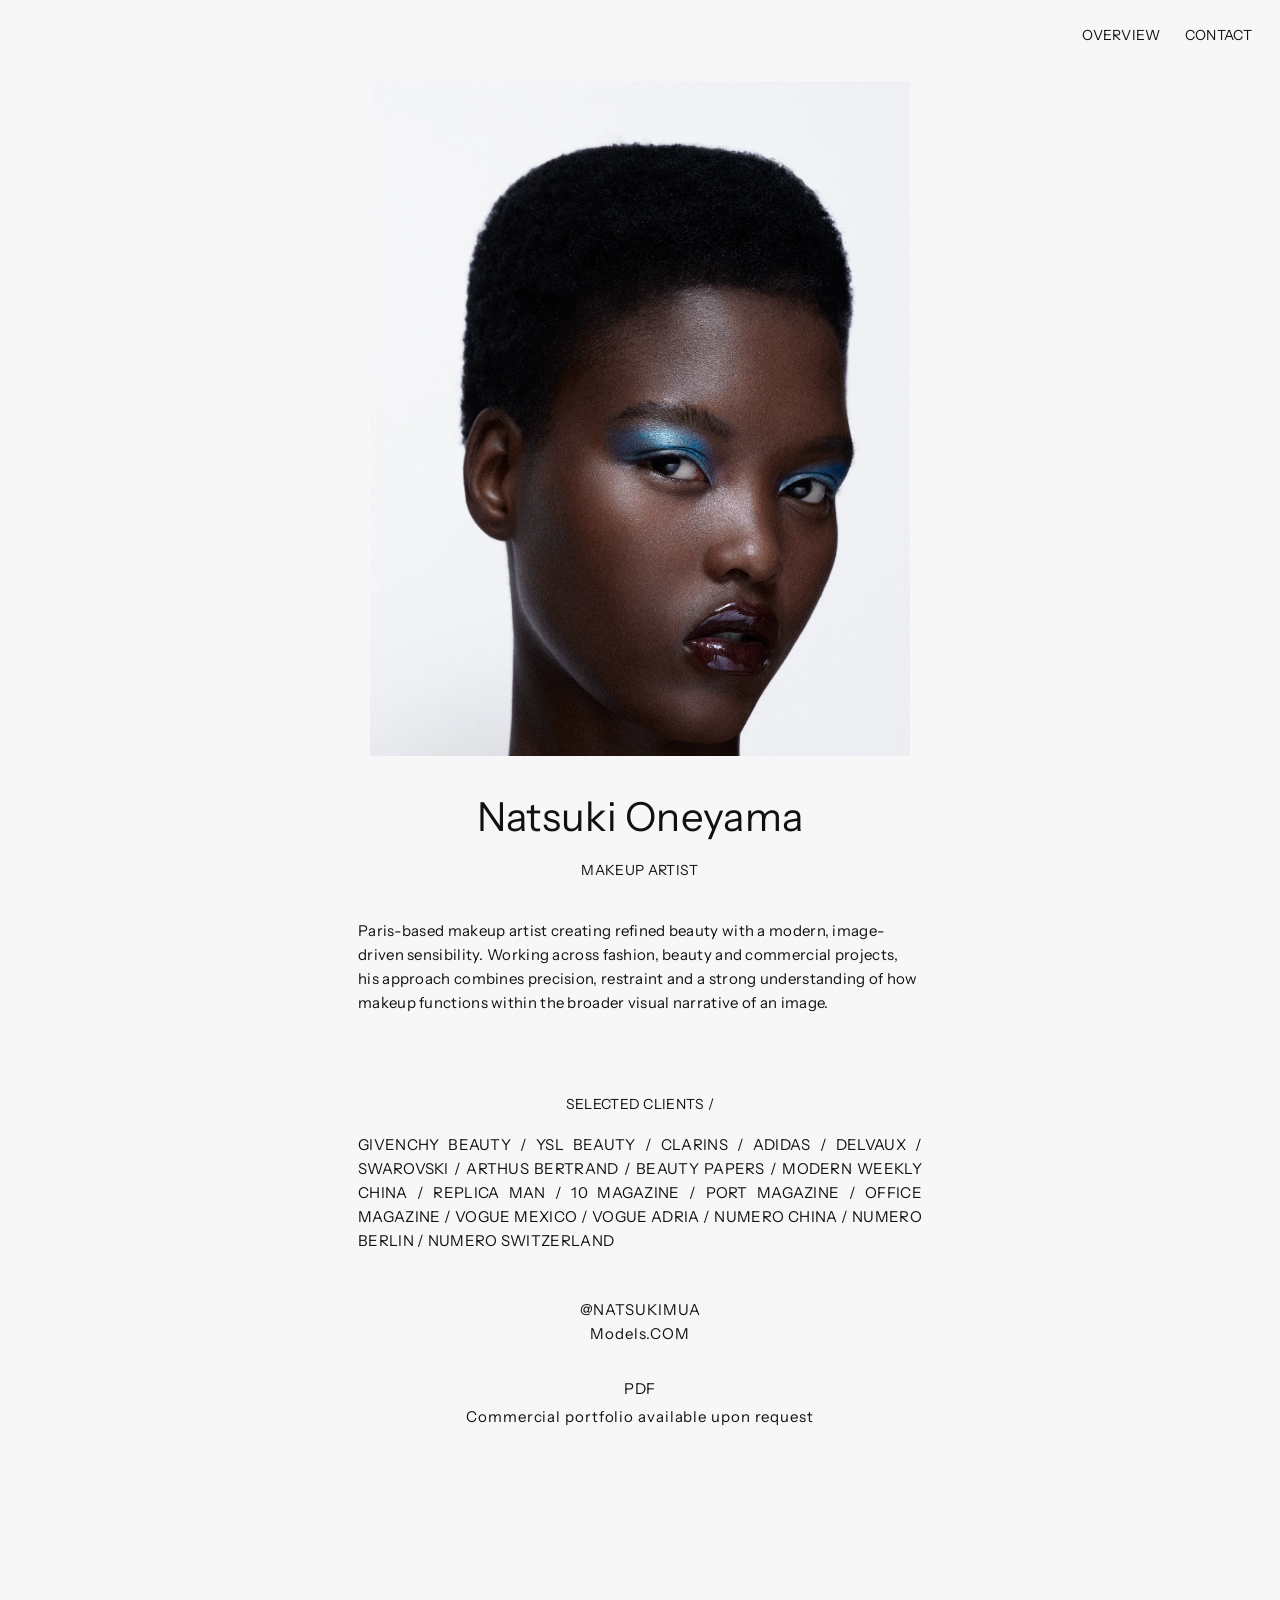
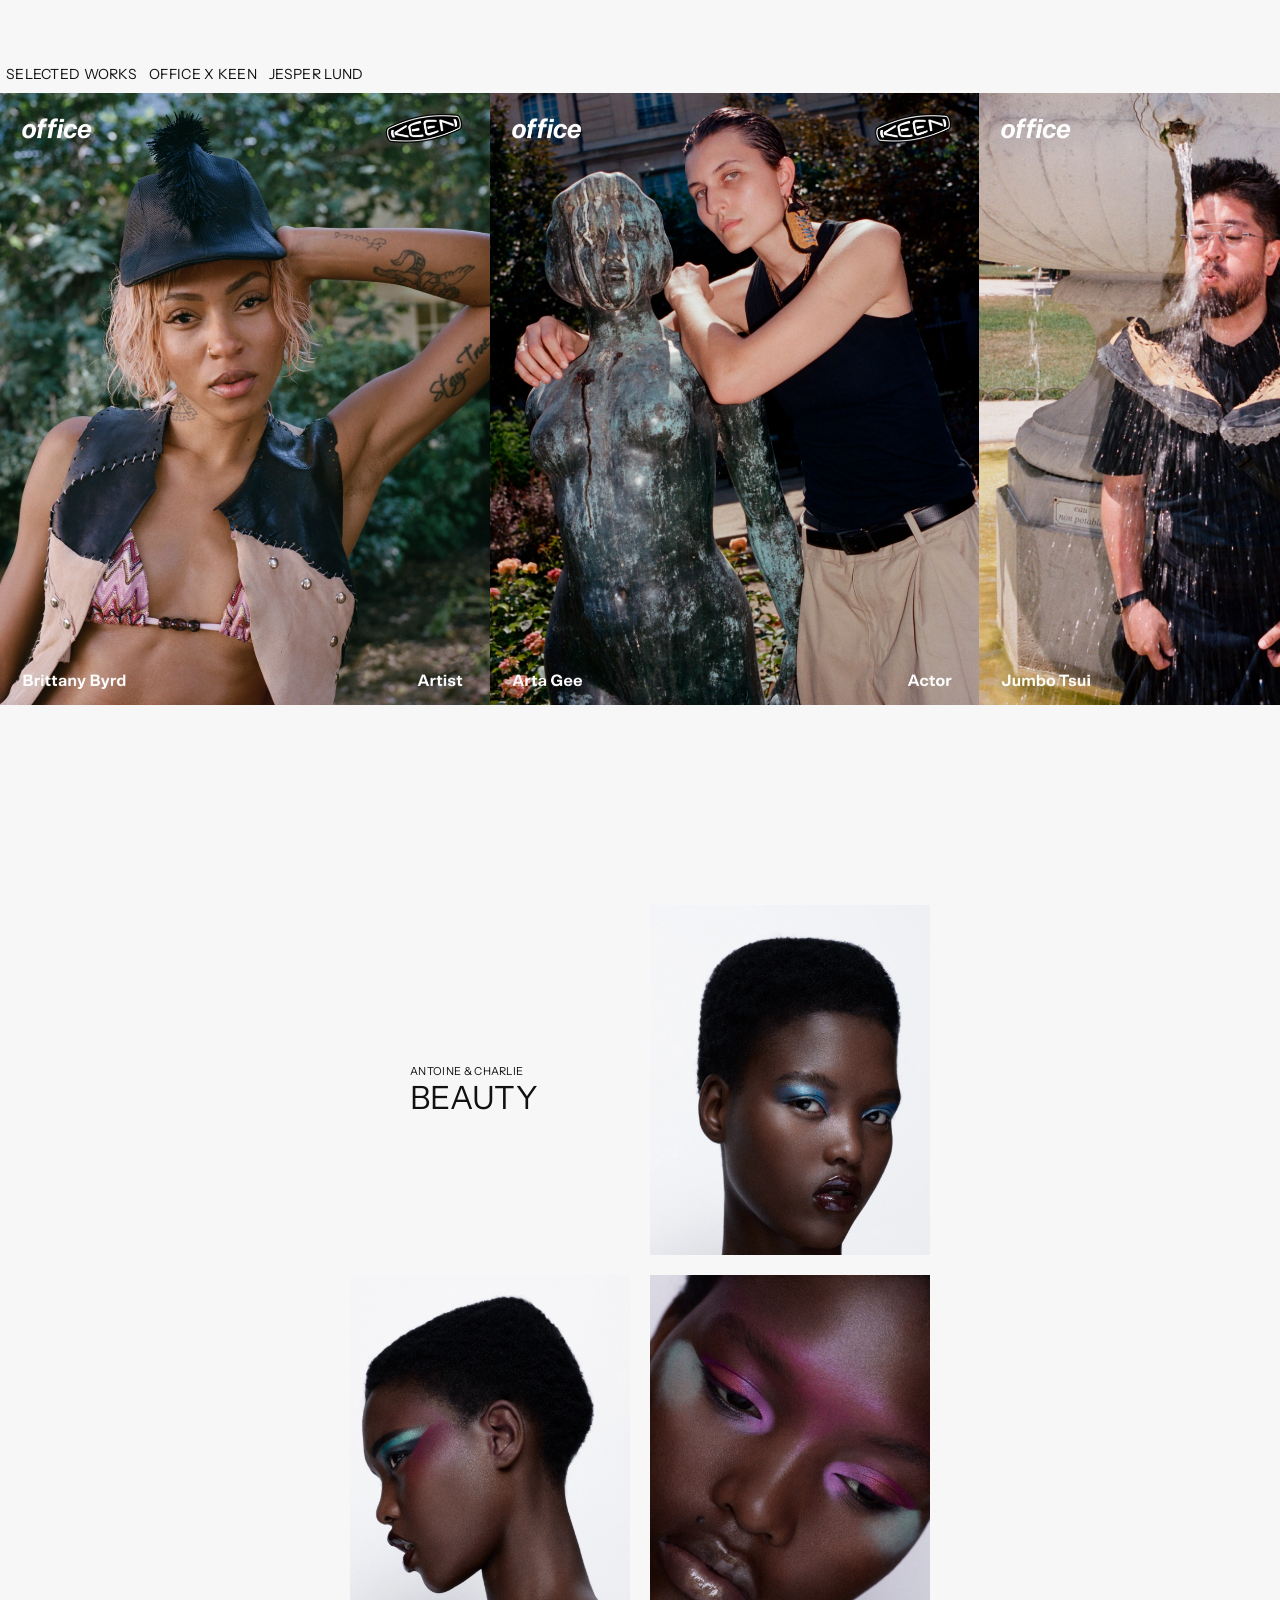
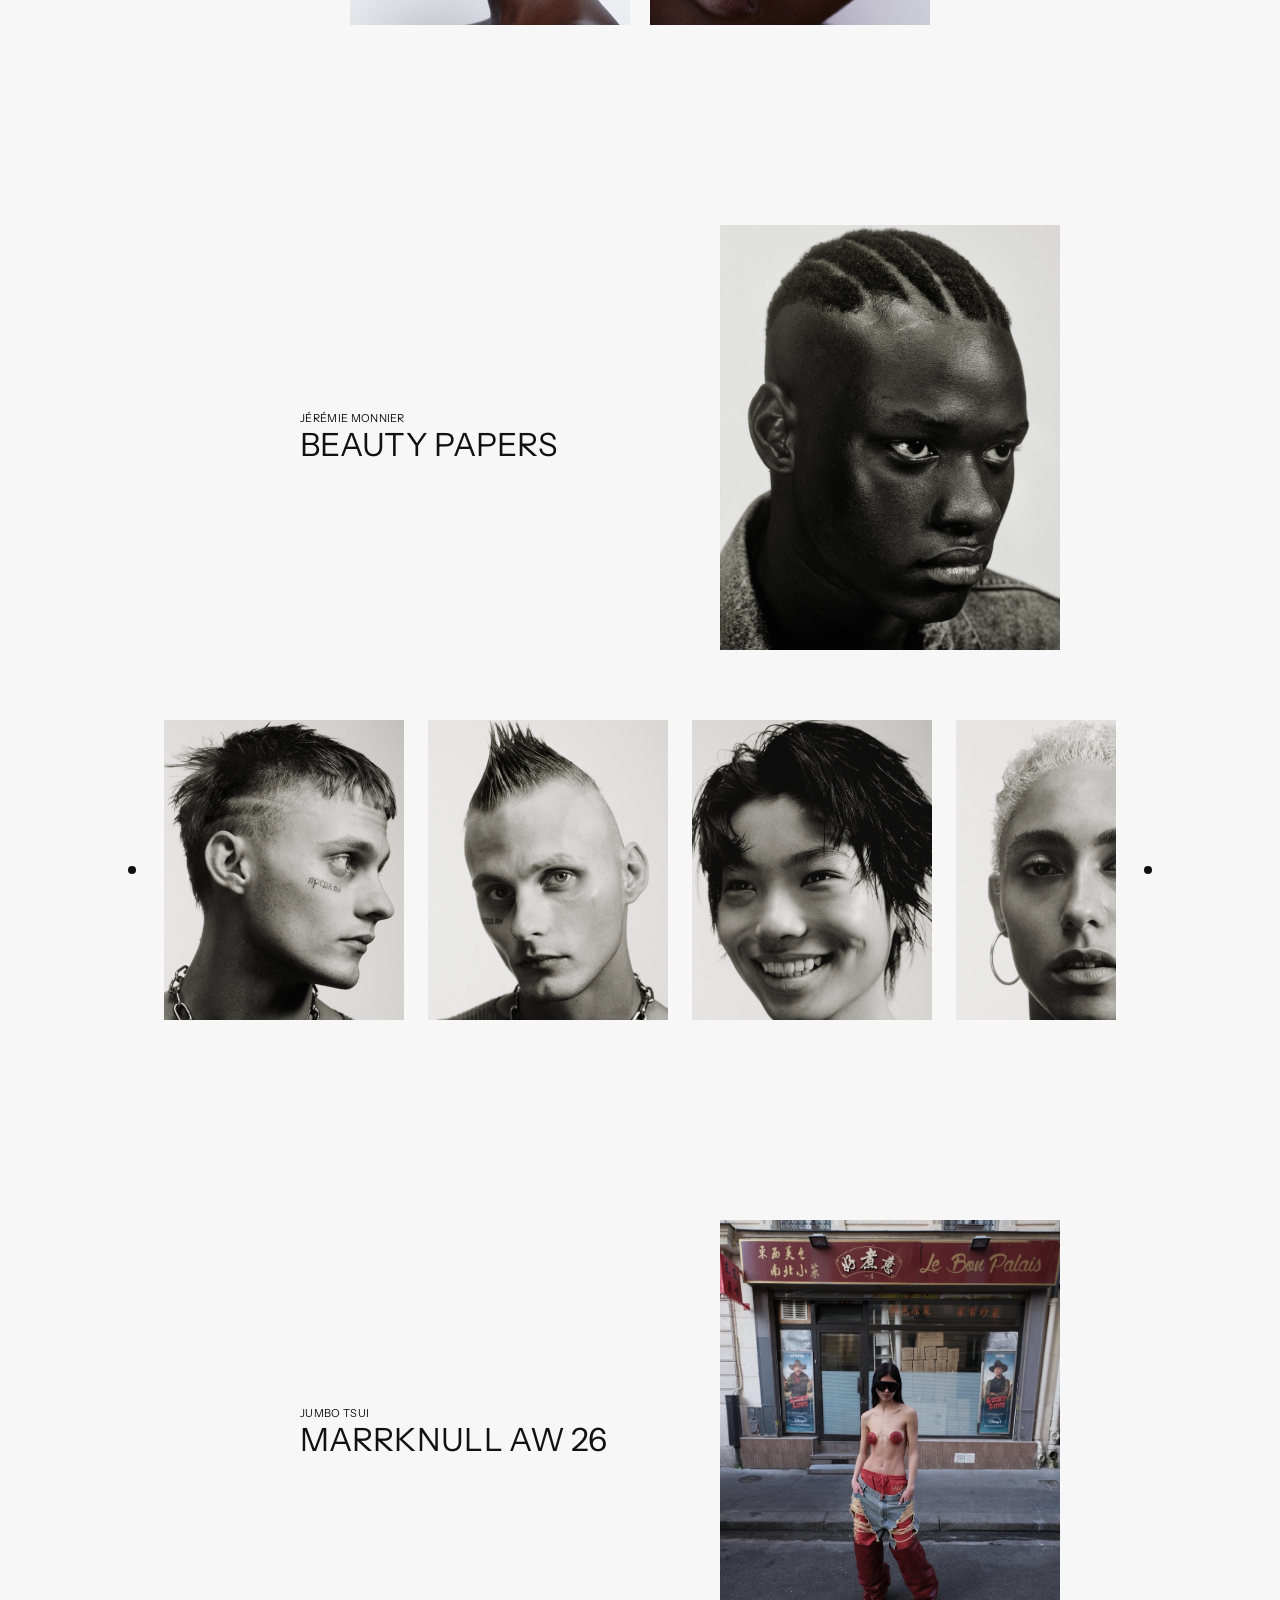
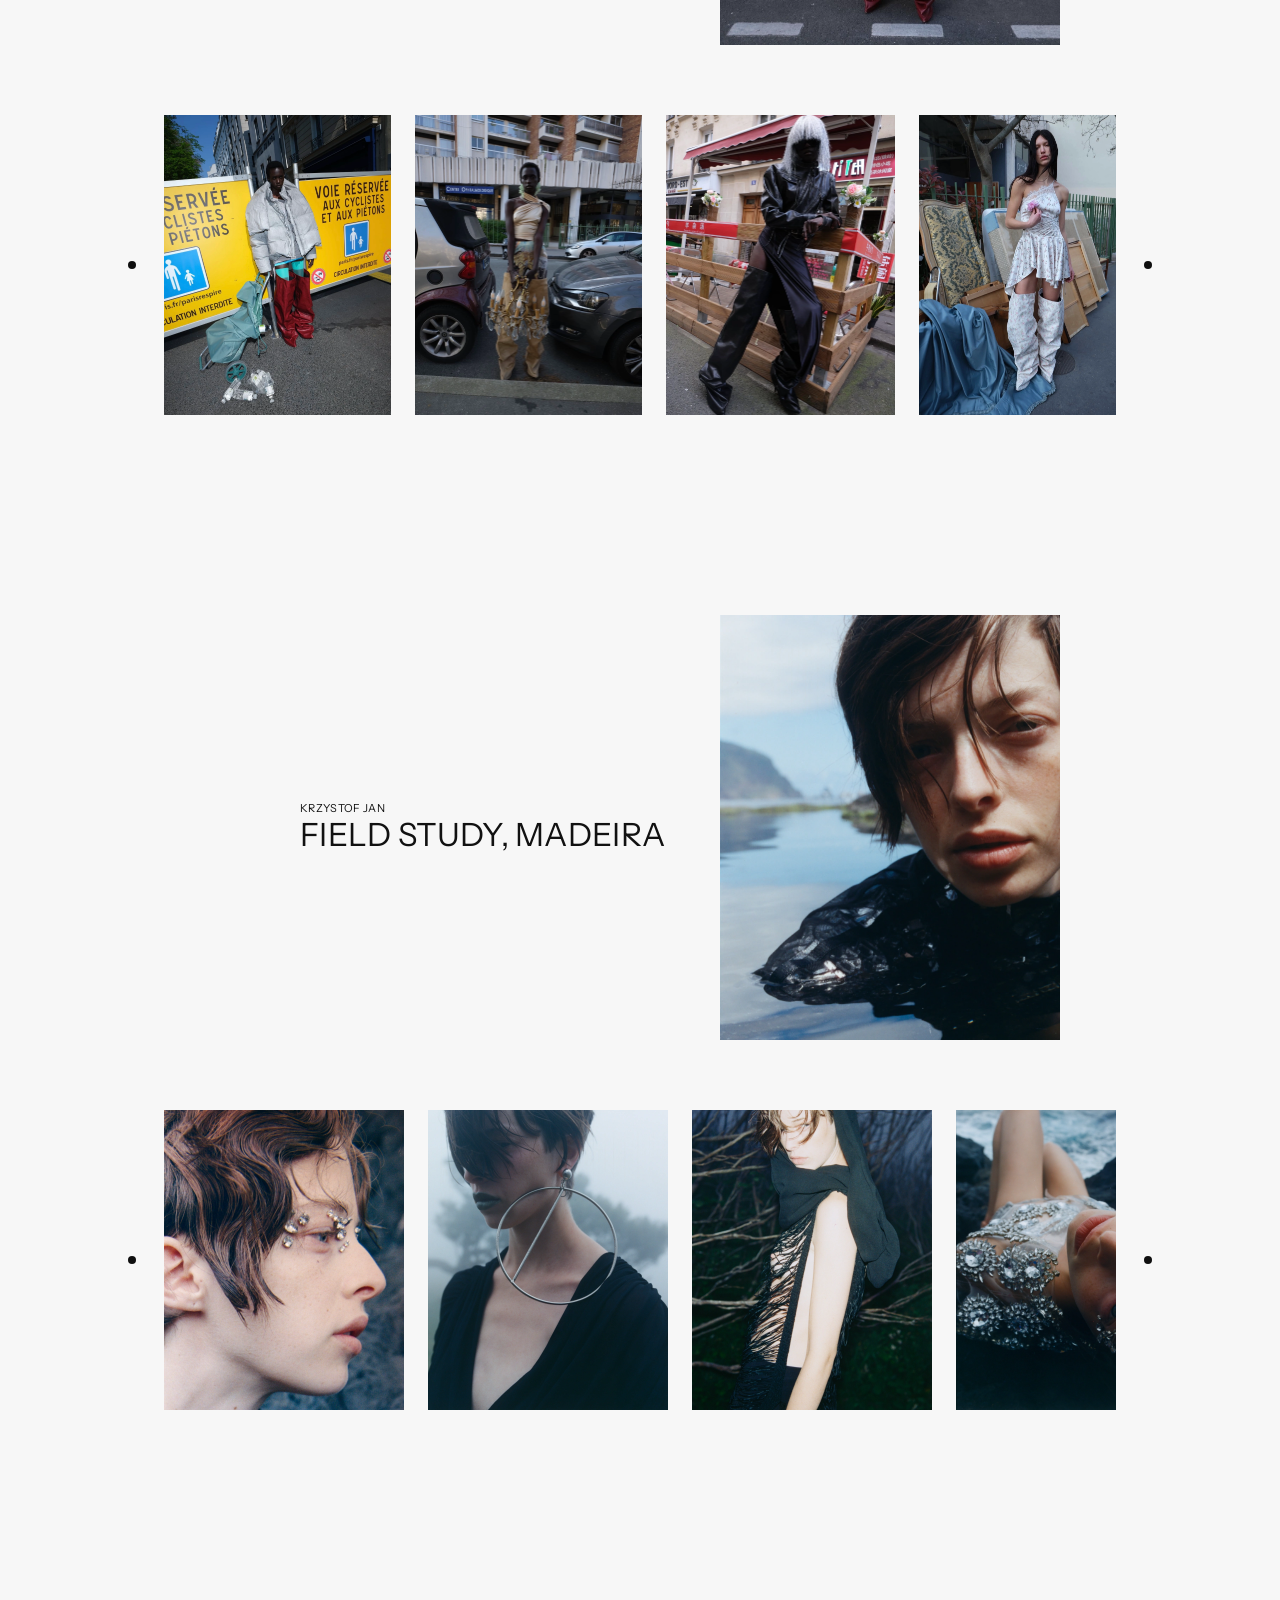
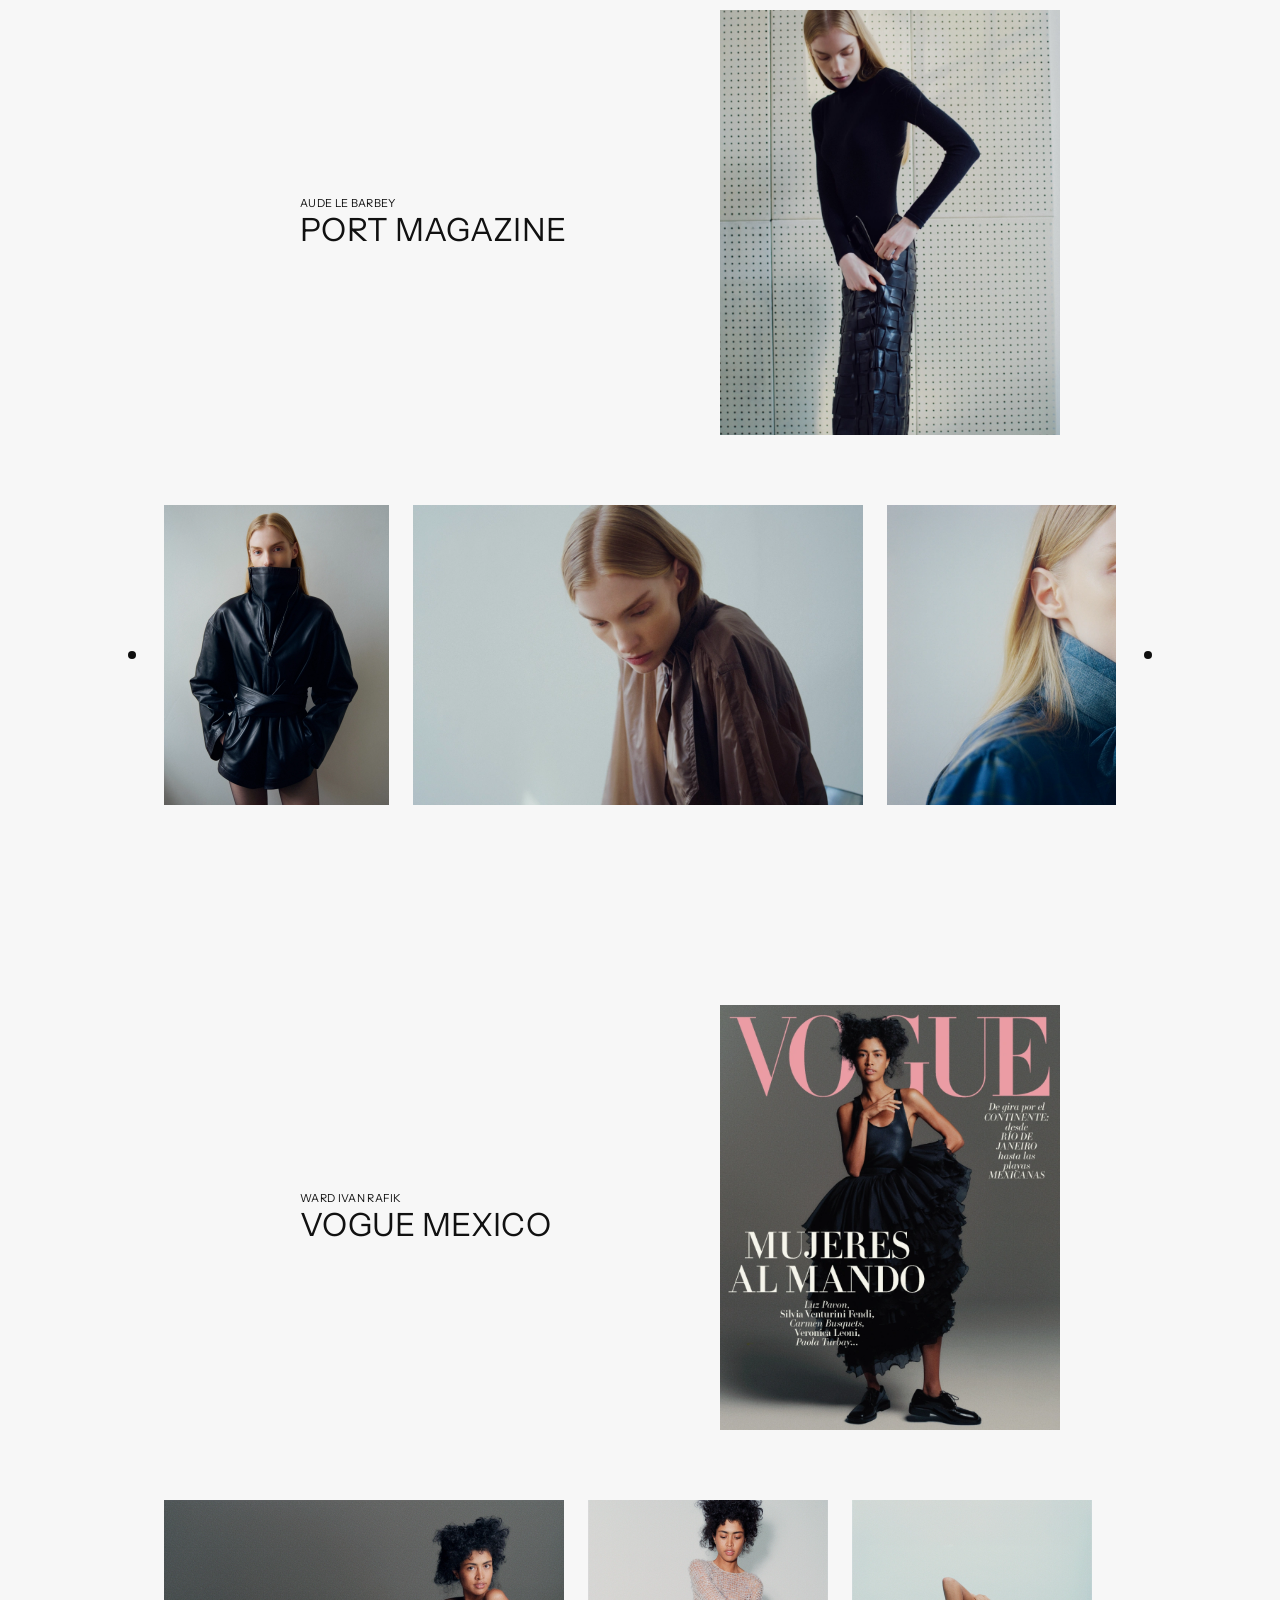
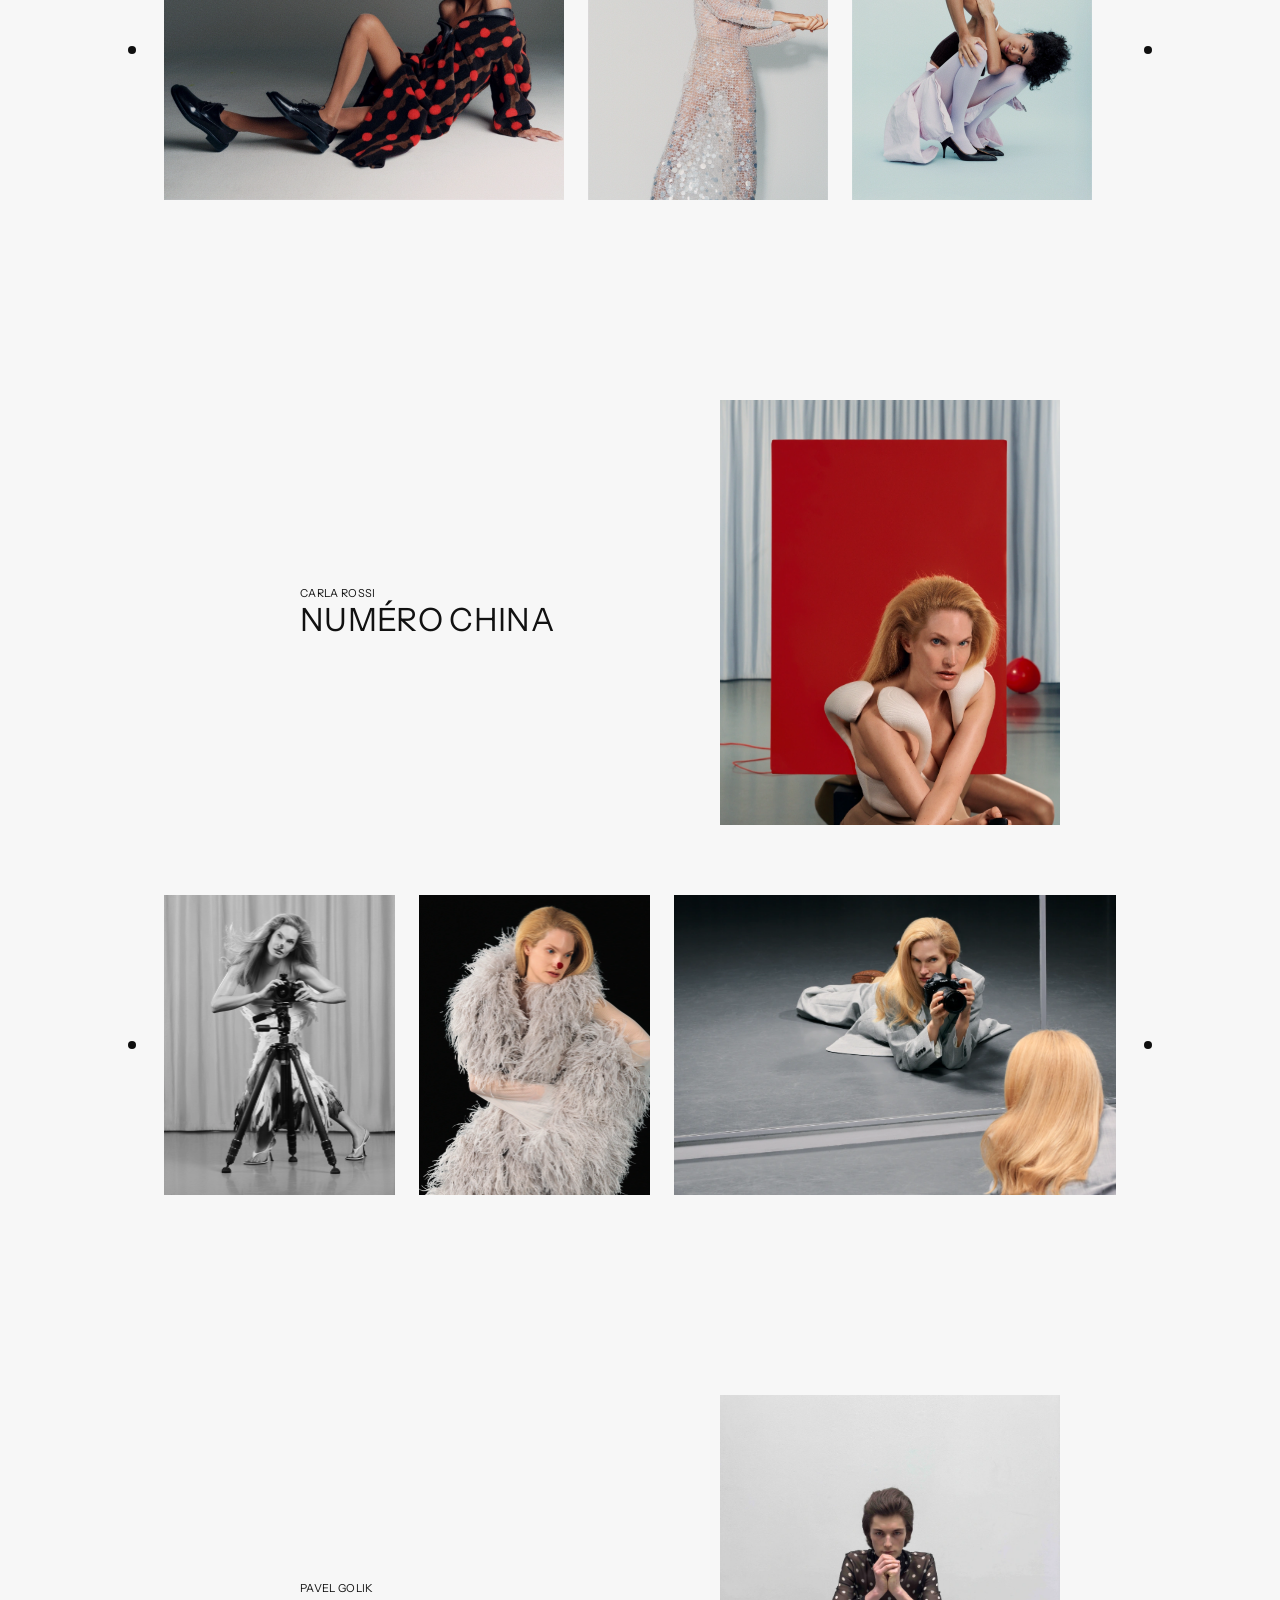
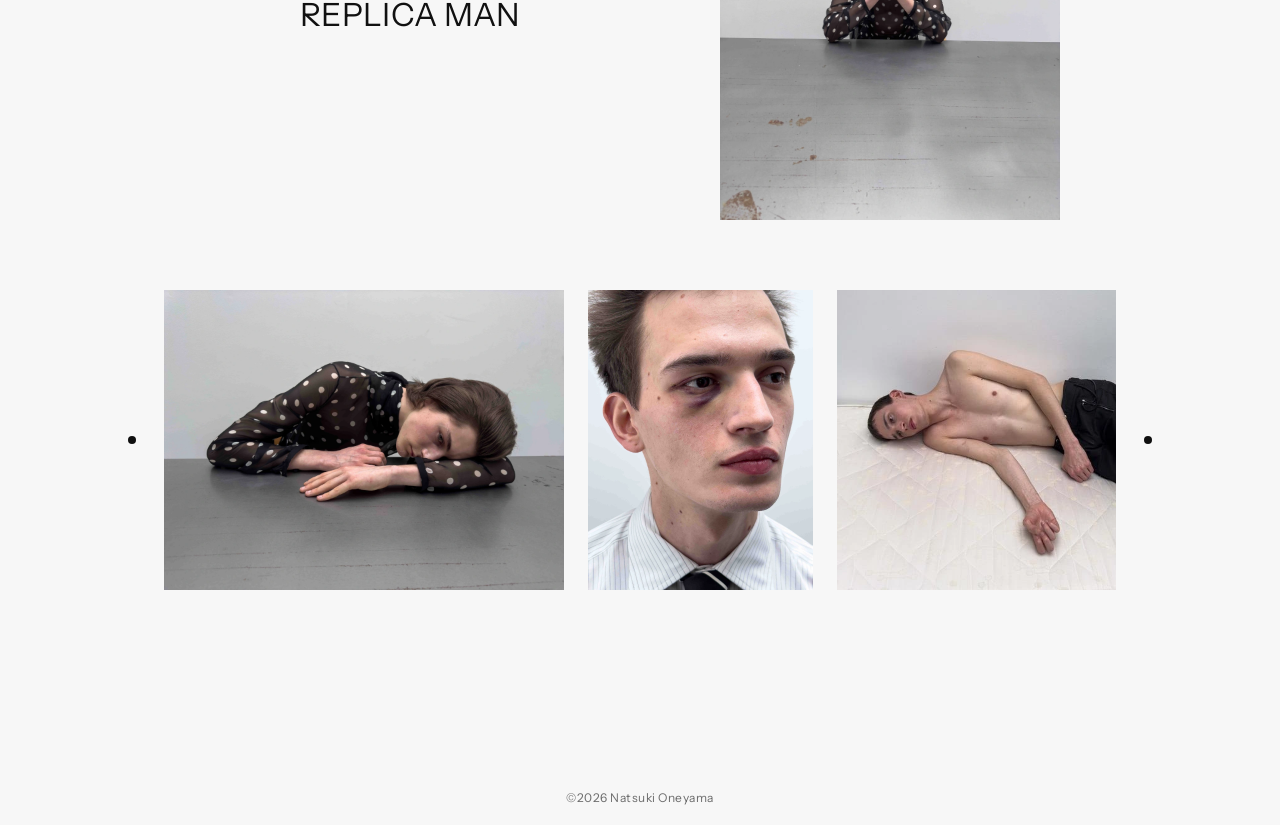
==== commit c4556f1b: "Refine mobile Office project metadata" ====
--- a/index.html
+++ b/index.html
@@ -103,8 +103,8 @@
   <div class="office-header">
     <p class="office-header-label">SELECTED WORKS</p>
     <div class="featured-project-text">
+      <h2>OFFICE X KEEN</h2>
       <p class="featured-label">Jesper Lund</p>
-      <h2>OFFICE X KEEN</h2>
     </div>
   </div>
   <div class="office-marquee">
--- a/index.css
+++ b/index.css
@@ -522,6 +522,10 @@
 
   .featured-project-officexkeen .office-header-label {
     align-self: flex-start;
+    font-size: 14px;
+    font-weight: 400;
+    line-height: 1;
+    margin: 0;
   }
 
   .featured-project-officexkeen .featured-project-text {
@@ -531,8 +535,16 @@
     align-self: flex-start;
     flex-direction: column;
     align-items: flex-start;
-    gap: 0;
+    gap: 4px;
     white-space: normal;
+    margin: 0;
+  }
+
+  .featured-project-officexkeen .featured-project-text .featured-label,
+  .featured-project-officexkeen .featured-project-text h2 {
+    font-size: 14px;
+    font-weight: 400;
+    line-height: 1;
     margin: 0;
   }
 }
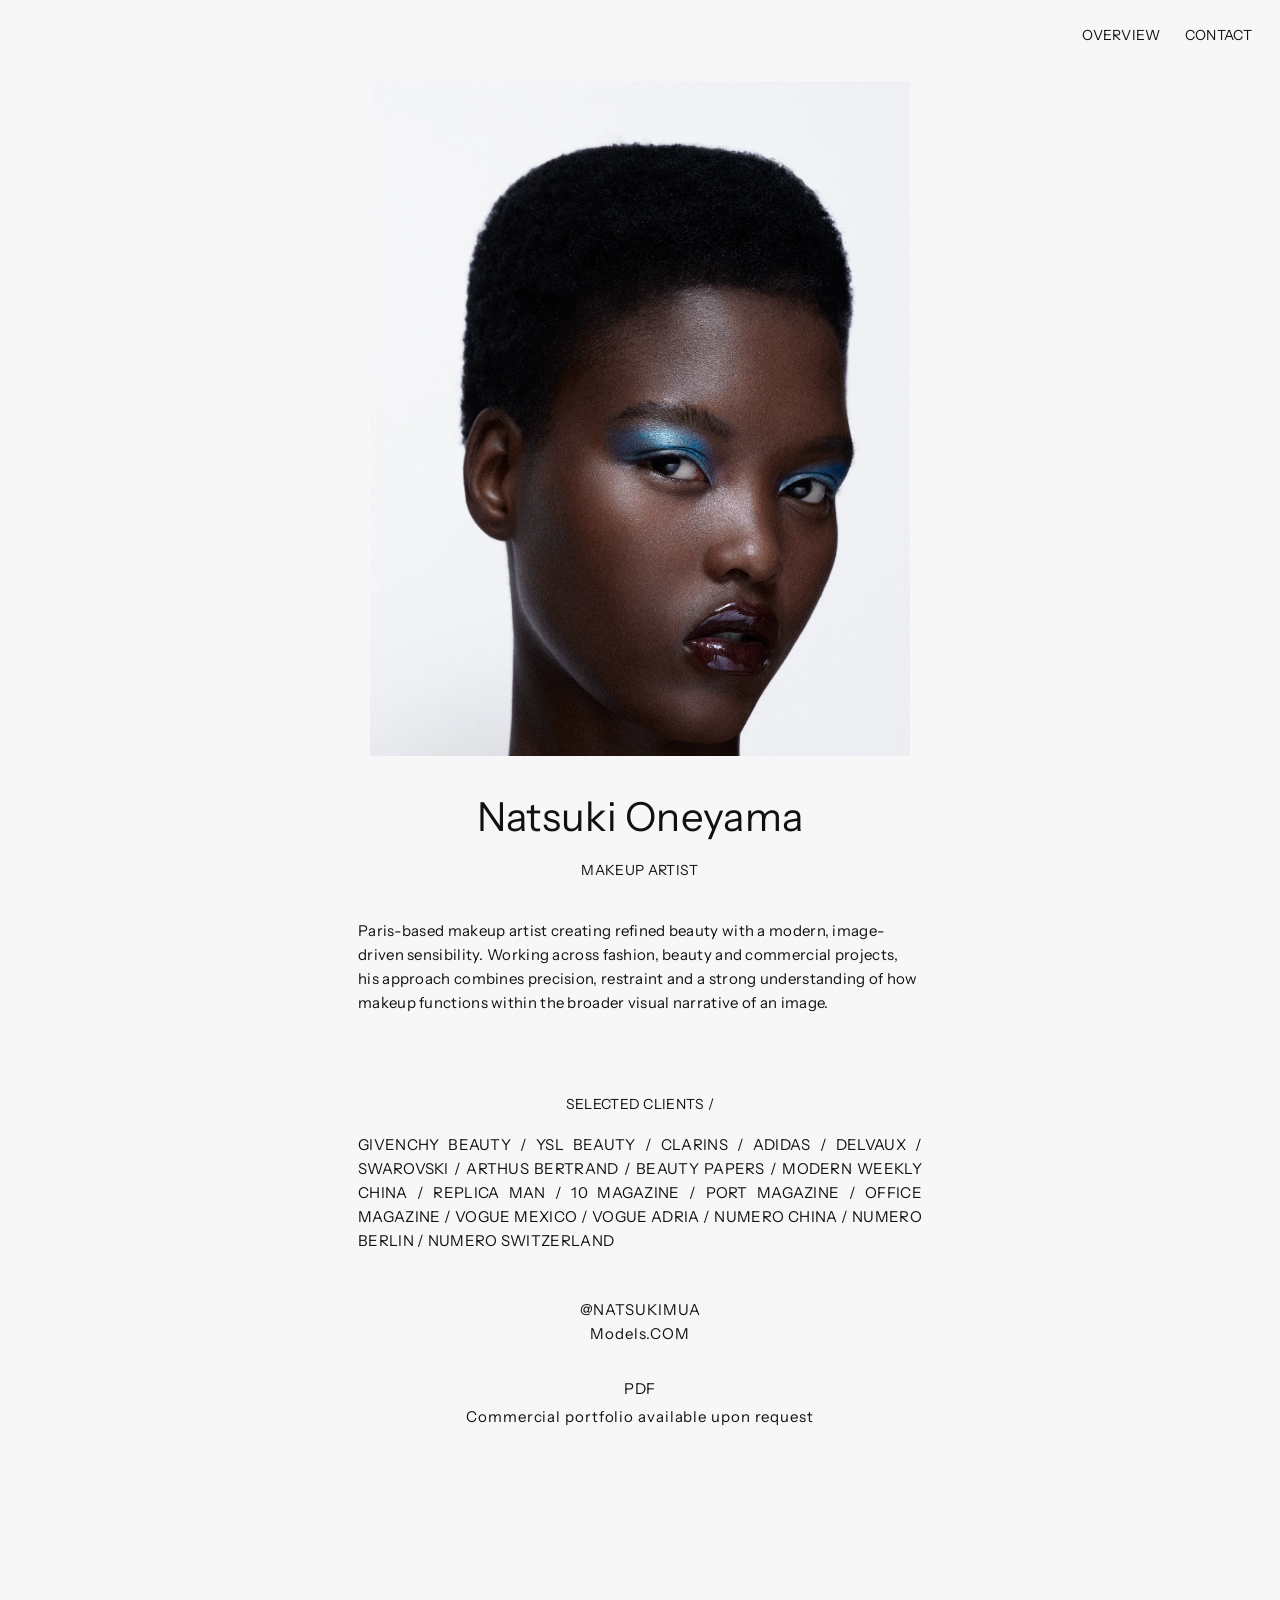
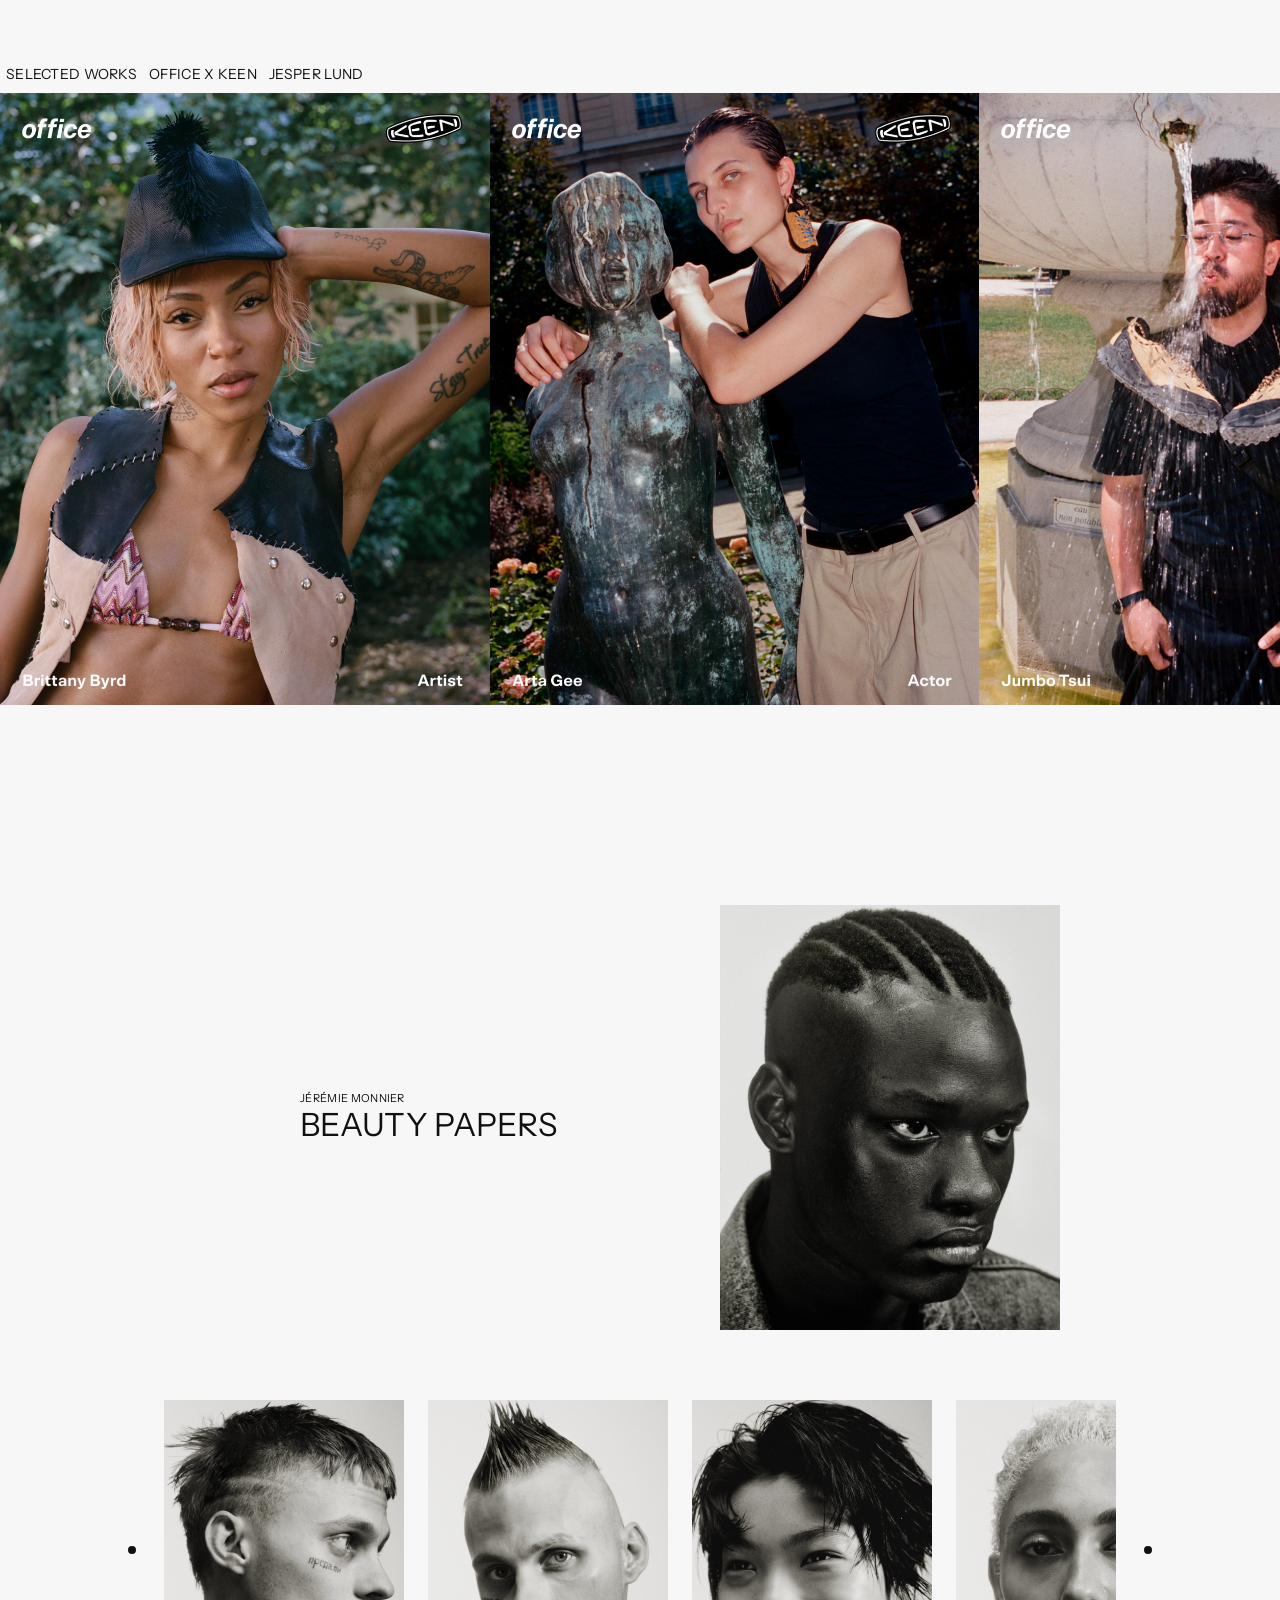
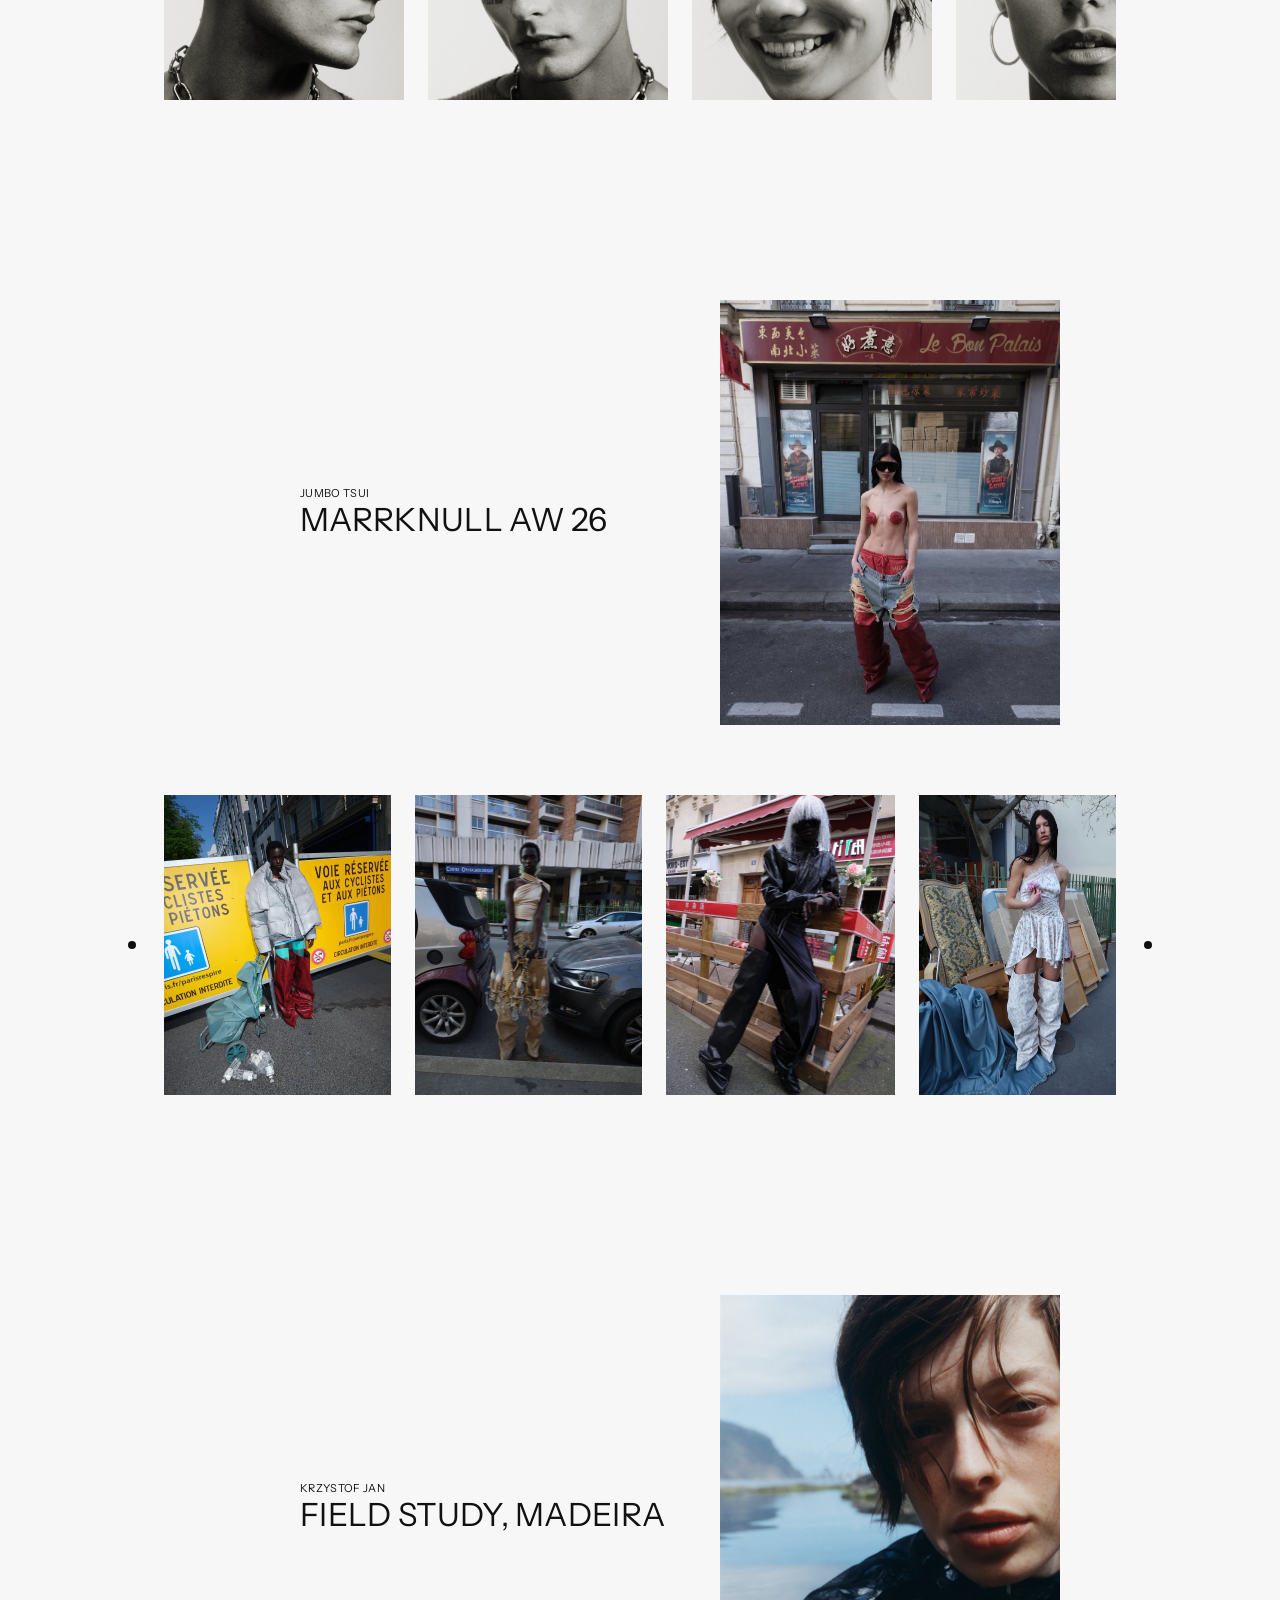
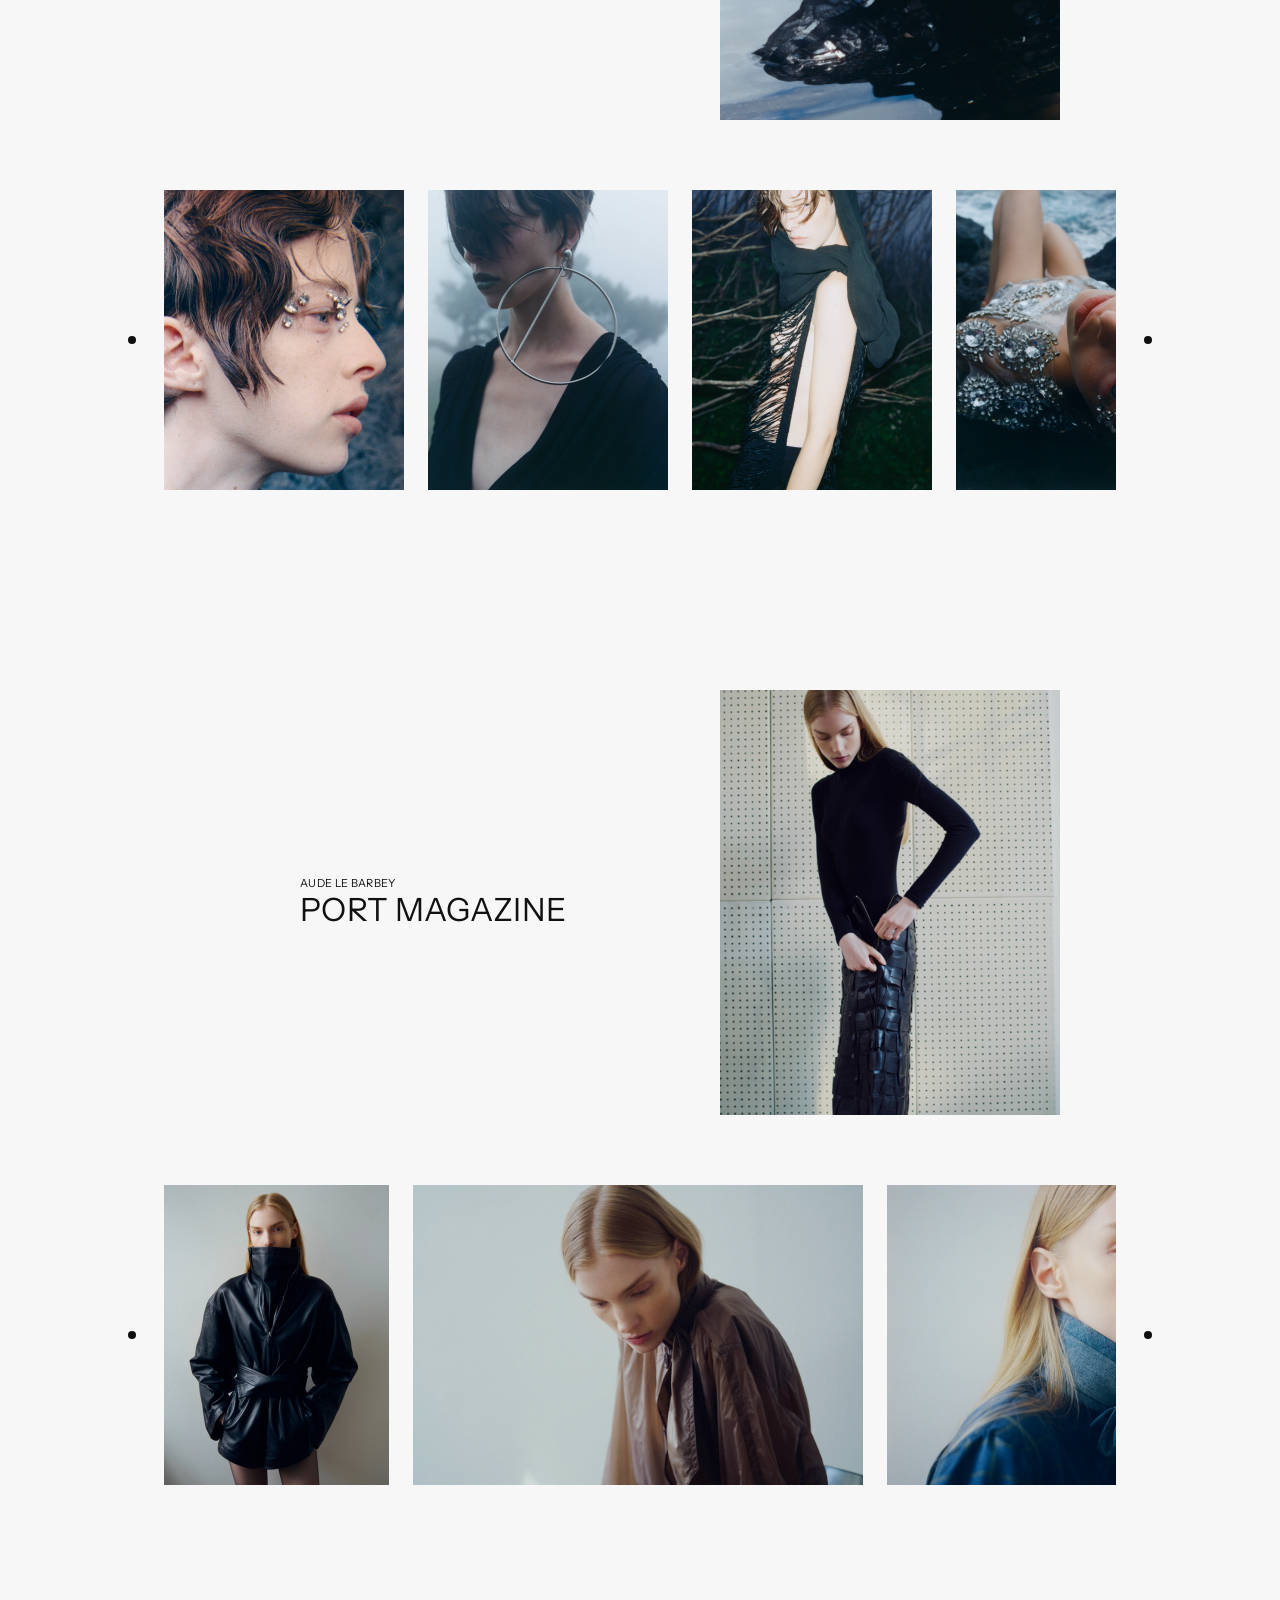
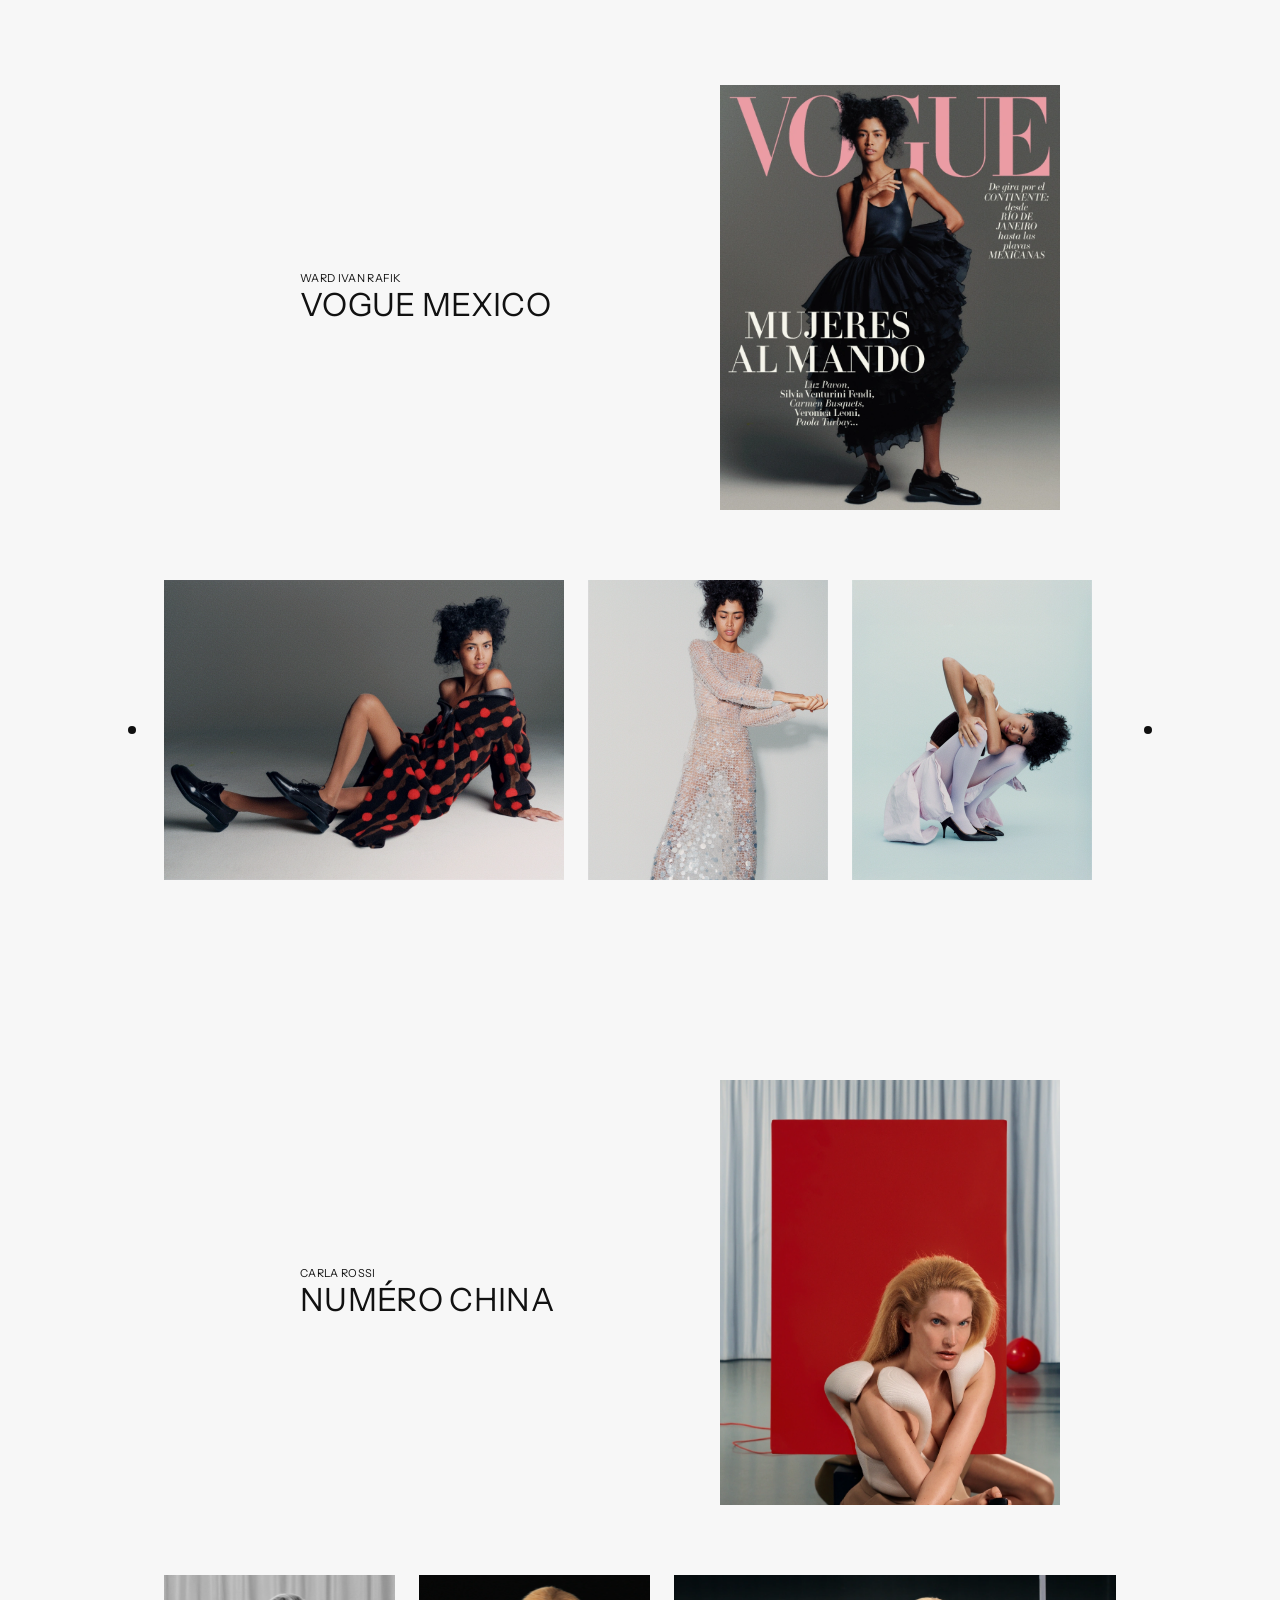
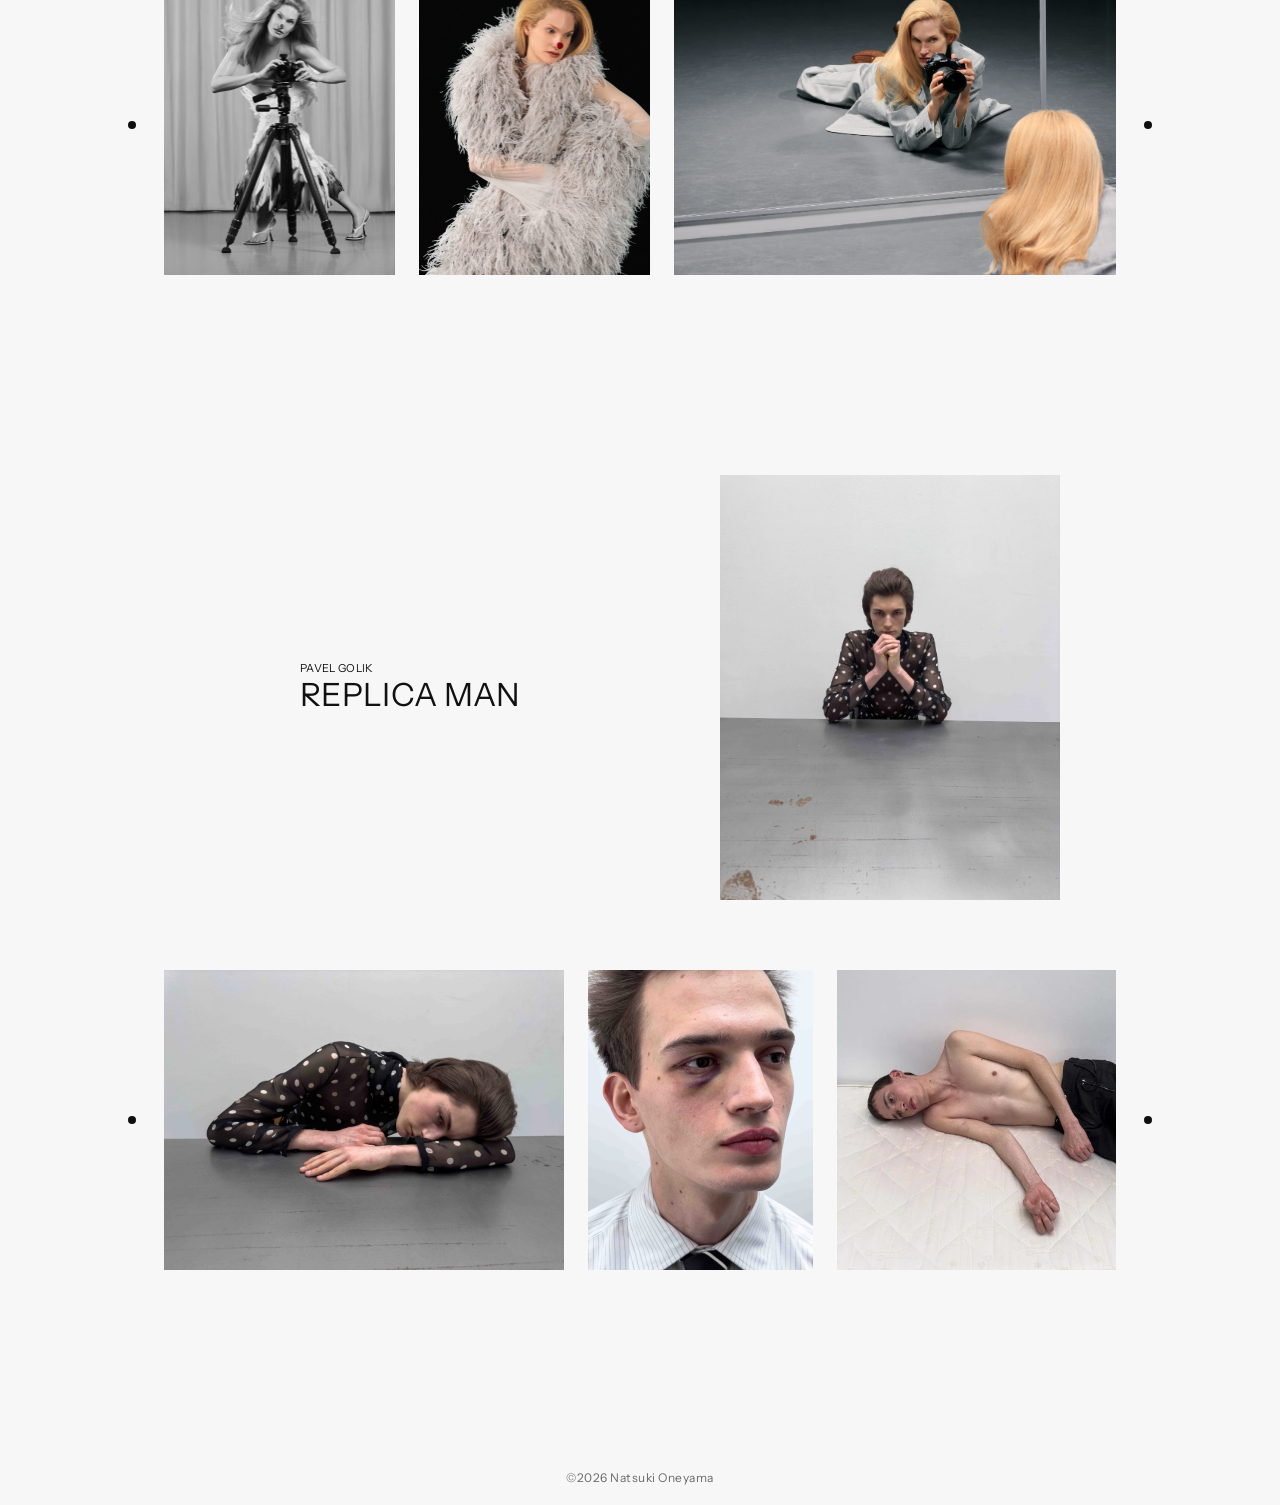
==== commit d9a7ce0b: "Remove Beauty section and marquee hover pause" ====
--- a/index.html
+++ b/index.html
@@ -130,34 +130,6 @@
   </div>
 </section>
 
-<section class="featured-project featured-project-ac">
-
-  <div class="featured-project-inner">
-
-    <div class="featured-project-main">
-
-      <div class="featured-project-text">
-        <p class="featured-label">Antoine & Charlie</p>
-        <h2>BEAUTY</h2>
-      </div>
-
-      <button type="button" class="featured-main-image" data-featured-index="0">
-        <img src="img/beauty/beauty01/01.webp" alt="" draggable="false">
-      </button>
-
-      <div class="featured-ac-image featured-ac-image-left">
-        <img src="img/beauty/beauty01/02.webp" alt="" data-featured-index="1">
-      </div>
-
-      <div class="featured-ac-image featured-ac-image-right">
-        <img src="img/beauty/beauty01/03.webp" alt="" data-featured-index="2">
-      </div>
-
-    </div>
-
-  </div>
-
-</section>
 
 
 
--- a/index.css
+++ b/index.css
@@ -349,47 +349,6 @@
 }
 
 
-
-
-/* =========================
-FEATURED PROJECT AC
-========================= */
-.featured-project-ac .featured-project-main {
-  grid-template-columns: 280px 280px;
-  column-gap: 20px;
-  row-gap: 20px;
-  align-items: start;
-  justify-content: center;
-}
-
-.featured-project-ac .featured-main-image {
-  width: 280px;
-}
-
-.featured-project-ac .featured-ac-image-left {
-  grid-column: 1;
-  grid-row: 2;
-  width: 280px;
-}
-
-.featured-project-ac .featured-ac-image-right {
-  grid-column: 2;
-  grid-row: 2;
-  width: 280px;
-}
-
-.featured-project-ac .featured-ac-image img {
-  width: 100%;
-  aspect-ratio: 4 / 5;
-  object-fit: cover;
-  display: block;
-}
-
-.featured-project-ac .featured-project-text {
-  margin-left: 60px;
-  align-self: center;
-  transform: translateY(10px);
-}
 
 
 /* =========================
@@ -461,10 +420,6 @@
   width: max-content;
   animation: office-marquee-scroll 15s linear infinite;
   will-change: transform;
-}
-
-.office-marquee:hover .office-marquee-track {
-  animation-play-state: paused;
 }
 
 .office-marquee-group {
@@ -782,29 +737,6 @@
   display: block;
 }
 
-
-  .featured-project-ac .featured-project-main {
-    gap: 10px;
-    align-items: flex-start;
-  }
-
-  .featured-project-ac .featured-main-image {
-    order: 2;
-    width: 100%;
-    align-self: flex-start;
-  }
-
-  .featured-project-ac .featured-project-text {
-  margin: 0;
-  align-self: flex-start;
-  transform: none;
-  text-align: left;
-}
-
-  .featured-project-ac .featured-ac-image-left,
-  .featured-project-ac .featured-ac-image-right {
-    display: none;
-  }
 }
 
 
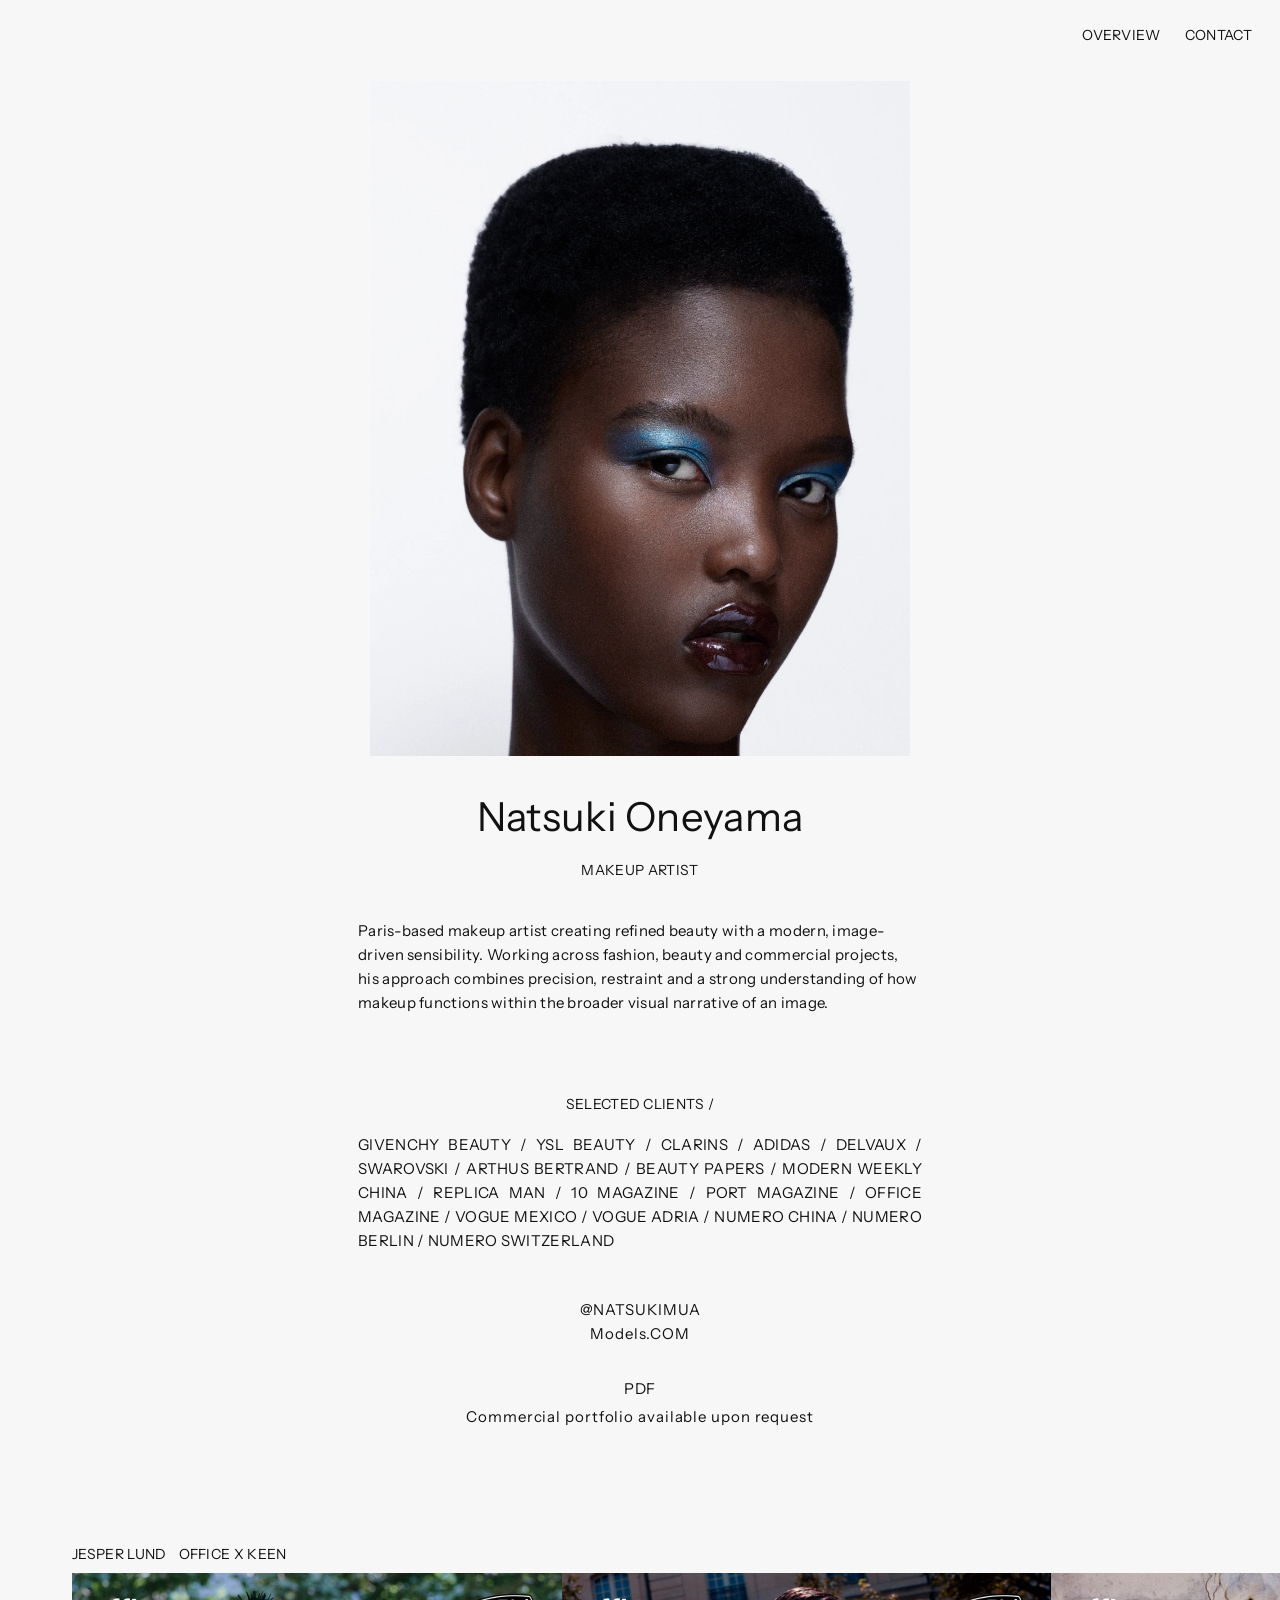
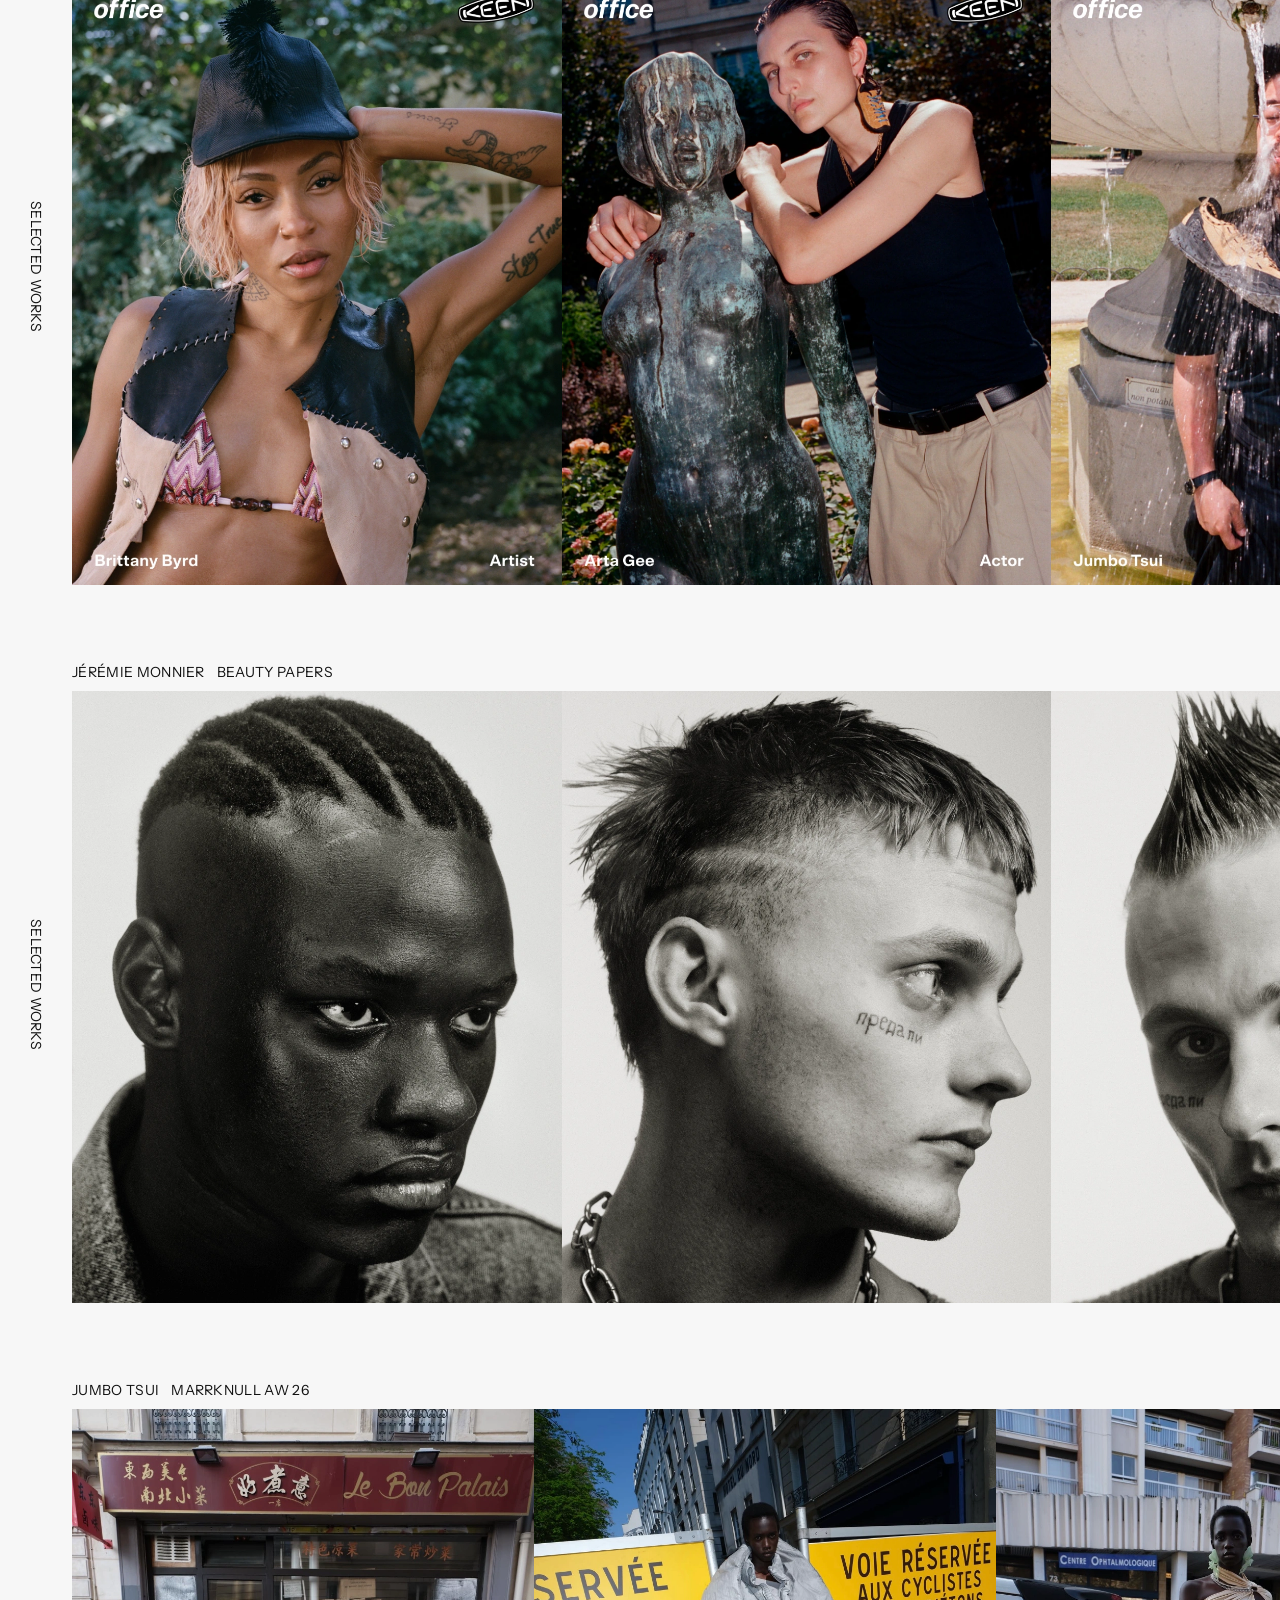
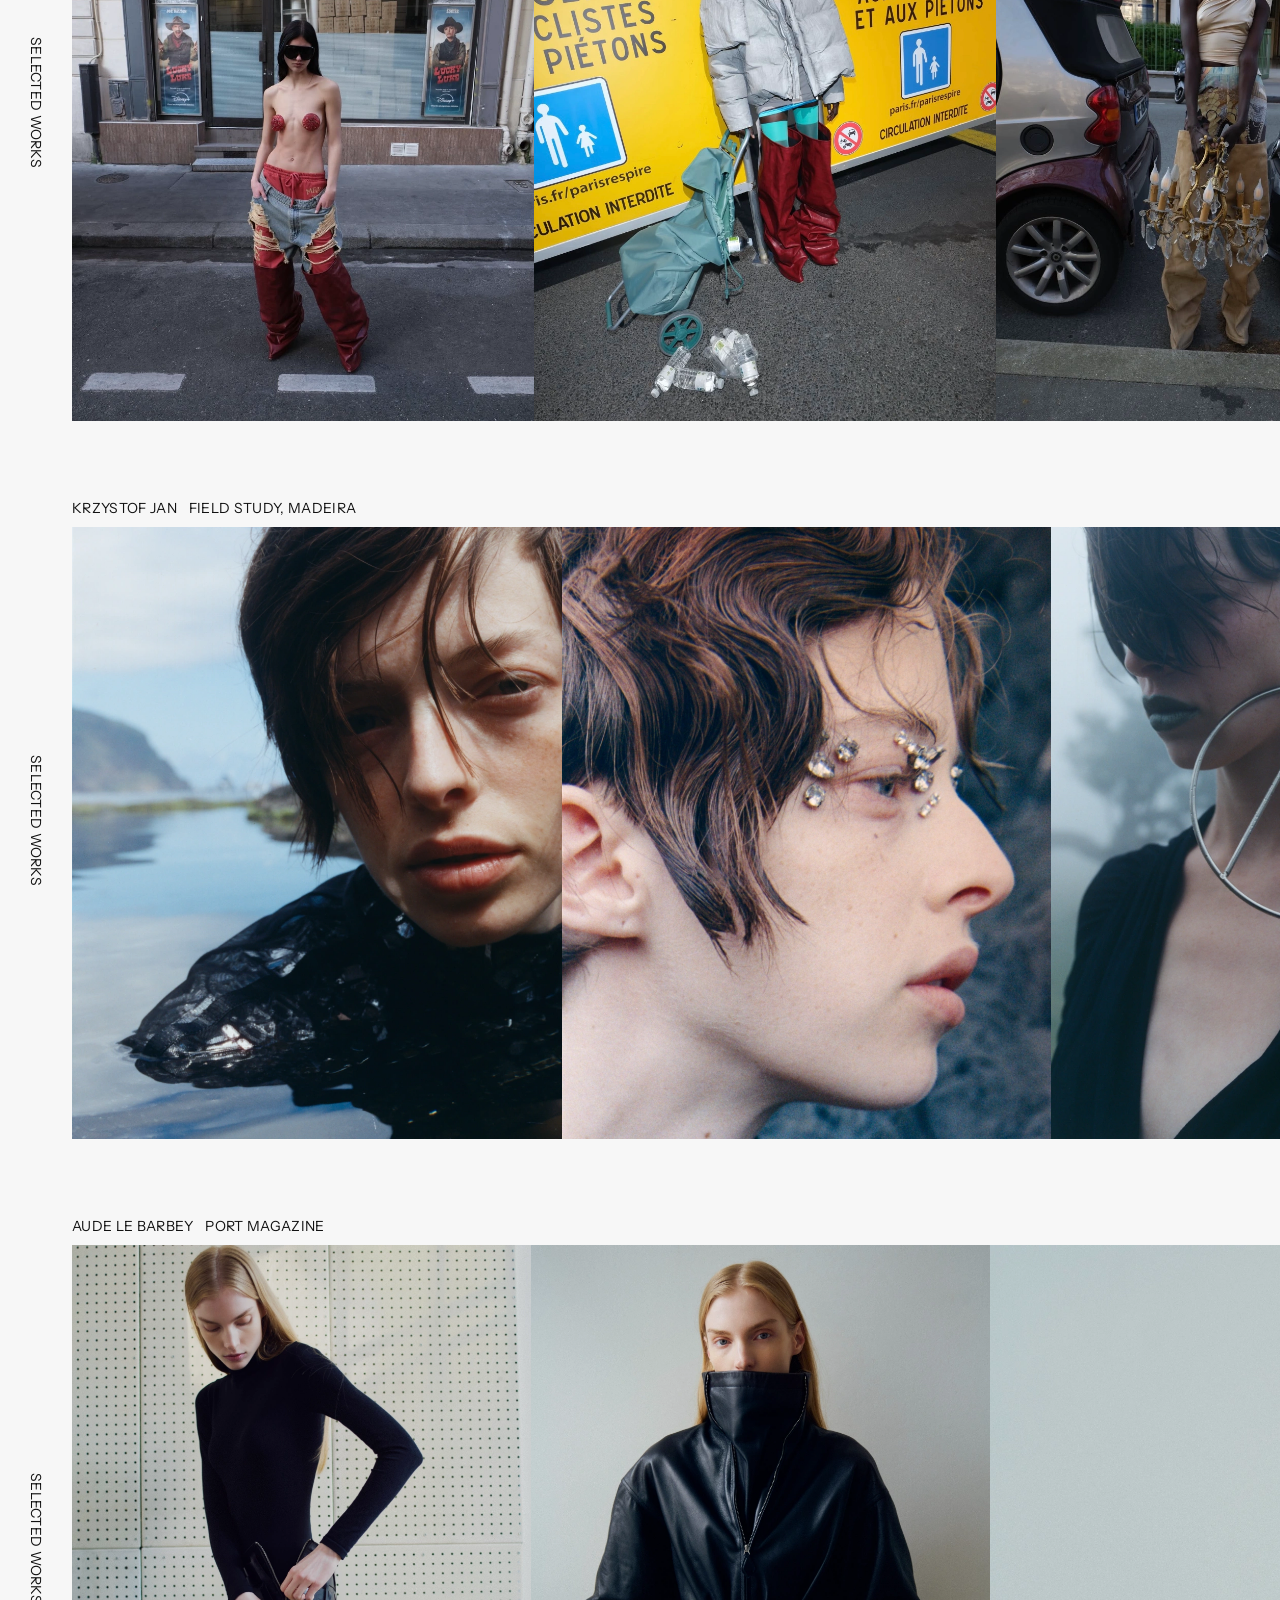
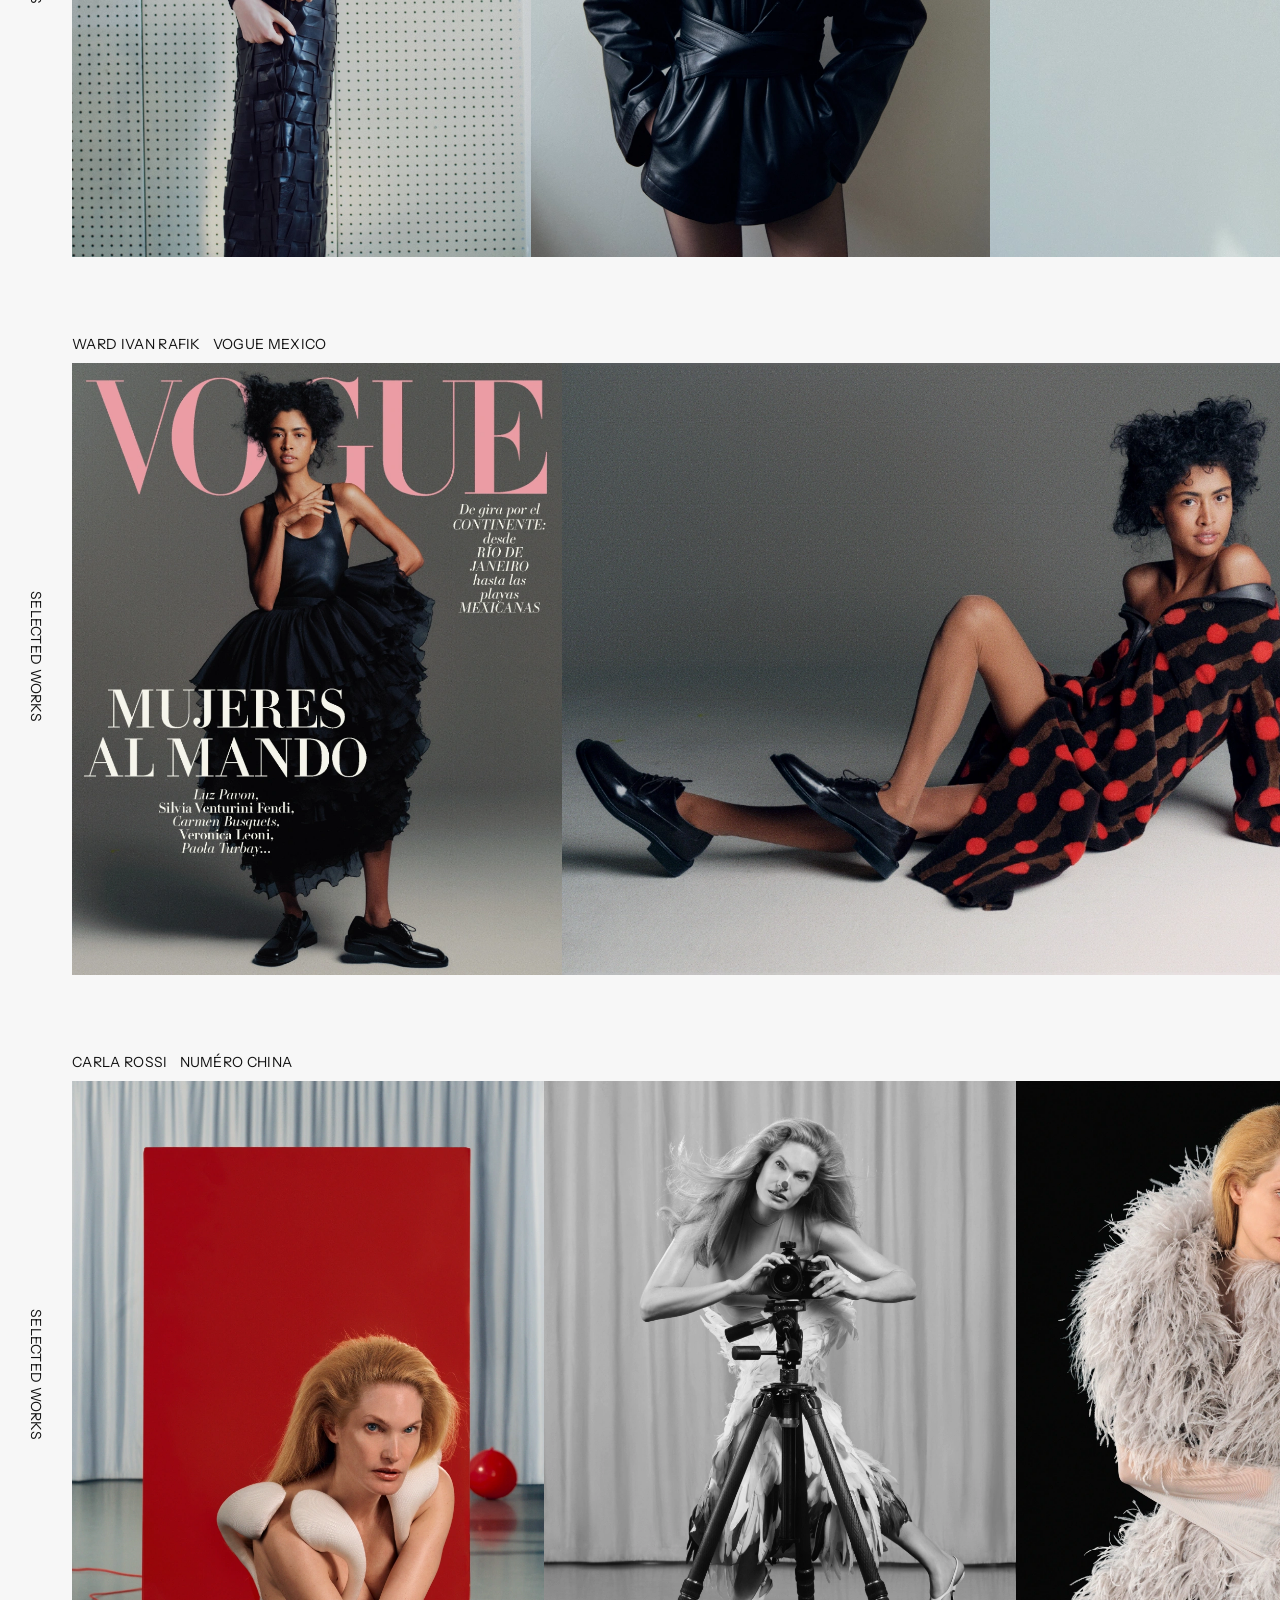
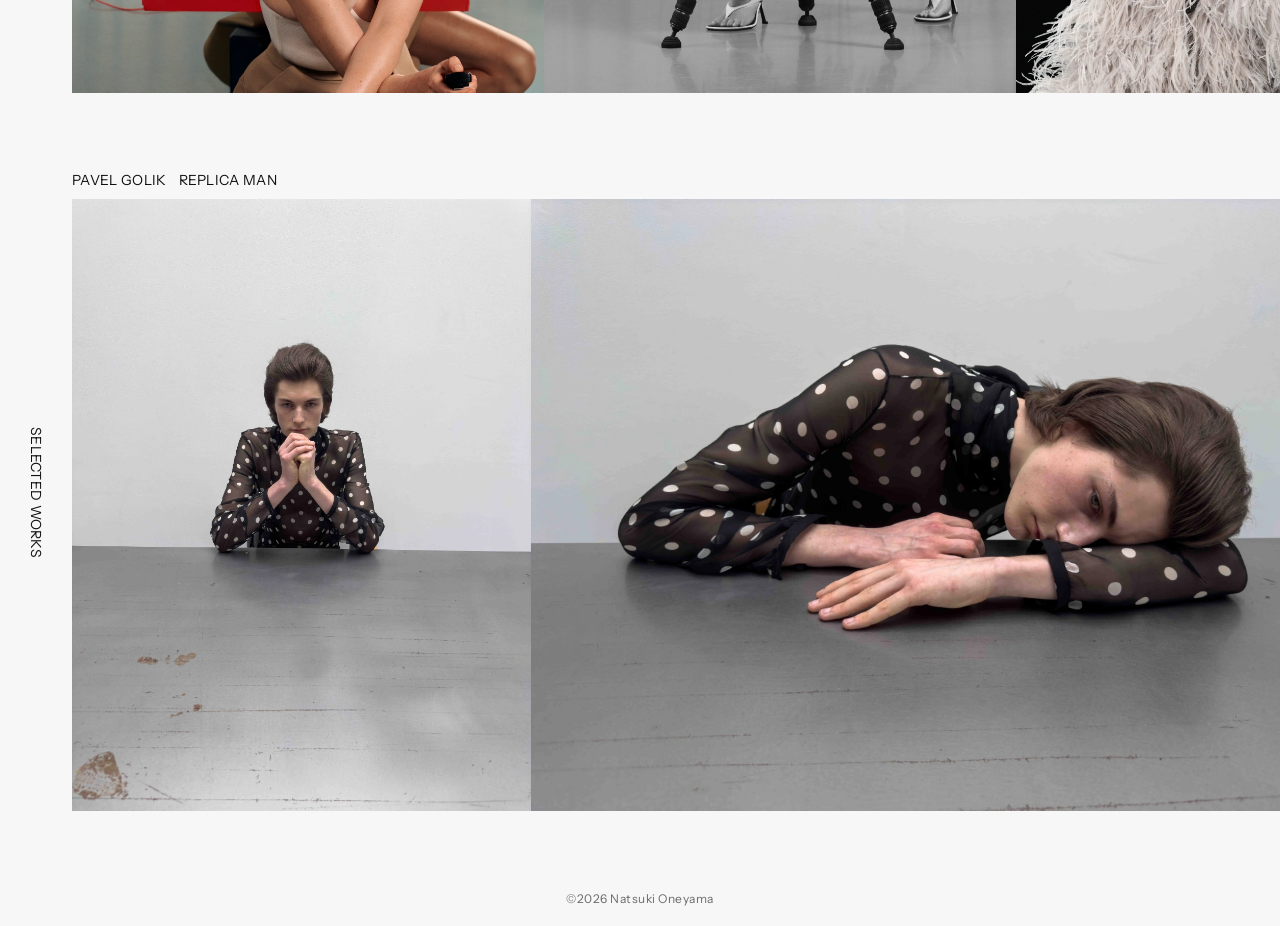
==== commit db5bd16f: "Restructure project marquees to shared grid layout and fix image dimensions Rename OFFICE X KEEN's o" ====
--- a/index.html
+++ b/index.html
@@ -100,31 +100,35 @@
 
 <section class="featured-project featured-project-officexkeen">
   <div class="featured-project-inner">
-  <div class="office-header">
-    <p class="office-header-label">SELECTED WORKS</p>
-    <div class="featured-project-text">
-      <h2>OFFICE X KEEN</h2>
-      <p class="featured-label">Jesper Lund</p>
-    </div>
-  </div>
-  <div class="office-marquee">
-    <div class="office-marquee-track">
-      <div class="office-marquee-group">
-        <img class="office-marquee-item" src="img/office/ofiicexkeen/01.webp" alt="" data-featured-index="0" draggable="false">
-        <img class="office-marquee-item" src="img/office/ofiicexkeen/02.webp" alt="" data-featured-index="1" draggable="false">
-        <img class="office-marquee-item" src="img/office/ofiicexkeen/03.webp" alt="" data-featured-index="2" draggable="false">
-        <img class="office-marquee-item" src="img/office/ofiicexkeen/04.webp" alt="" data-featured-index="3" draggable="false">
-        <img class="office-marquee-item" src="img/office/ofiicexkeen/05.webp" alt="" data-featured-index="4" draggable="false">
-        <img class="office-marquee-item" src="img/office/ofiicexkeen/06.webp" alt="" data-featured-index="5" draggable="false">
-      </div>
-      <div class="office-marquee-group" aria-hidden="true">
-        <img class="office-marquee-item" src="img/office/ofiicexkeen/01.webp" alt="" data-featured-index="0" draggable="false" aria-hidden="true">
-        <img class="office-marquee-item" src="img/office/ofiicexkeen/02.webp" alt="" data-featured-index="1" draggable="false" aria-hidden="true">
-        <img class="office-marquee-item" src="img/office/ofiicexkeen/03.webp" alt="" data-featured-index="2" draggable="false" aria-hidden="true">
-        <img class="office-marquee-item" src="img/office/ofiicexkeen/04.webp" alt="" data-featured-index="3" draggable="false" aria-hidden="true">
-        <img class="office-marquee-item" src="img/office/ofiicexkeen/05.webp" alt="" data-featured-index="4" draggable="false" aria-hidden="true">
-        <img class="office-marquee-item" src="img/office/ofiicexkeen/06.webp" alt="" data-featured-index="5" draggable="false" aria-hidden="true">
-      </div>
+  <div class="project-marquee-layout">
+    <p class="project-marquee-category">SELECTED WORKS</p>
+    <div class="project-marquee-content">
+      <div class="project-marquee-header">
+        <div class="featured-project-text">
+              <h2>OFFICE X KEEN</h2>
+              <p class="featured-label">Jesper Lund</p>
+            </div>
+      </div>
+      <div class="project-marquee">
+          <div class="project-marquee-track">
+            <div class="project-marquee-group">
+              <img class="project-marquee-item" src="img/office/ofiicexkeen/01.webp" width="960" height="1200" alt="" data-featured-index="0" draggable="false">
+              <img class="project-marquee-item" src="img/office/ofiicexkeen/02.webp" width="960" height="1200" alt="" data-featured-index="1" draggable="false">
+              <img class="project-marquee-item" src="img/office/ofiicexkeen/03.webp" width="960" height="1200" alt="" data-featured-index="2" draggable="false">
+              <img class="project-marquee-item" src="img/office/ofiicexkeen/04.webp" width="960" height="1200" alt="" data-featured-index="3" draggable="false">
+              <img class="project-marquee-item" src="img/office/ofiicexkeen/05.webp" width="960" height="1200" alt="" data-featured-index="4" draggable="false">
+              <img class="project-marquee-item" src="img/office/ofiicexkeen/06.webp" width="960" height="1200" alt="" data-featured-index="5" draggable="false">
+            </div>
+            <div class="project-marquee-group" aria-hidden="true">
+              <img class="project-marquee-item" src="img/office/ofiicexkeen/01.webp" width="960" height="1200" alt="" data-featured-index="0" draggable="false" aria-hidden="true">
+              <img class="project-marquee-item" src="img/office/ofiicexkeen/02.webp" width="960" height="1200" alt="" data-featured-index="1" draggable="false" aria-hidden="true">
+              <img class="project-marquee-item" src="img/office/ofiicexkeen/03.webp" width="960" height="1200" alt="" data-featured-index="2" draggable="false" aria-hidden="true">
+              <img class="project-marquee-item" src="img/office/ofiicexkeen/04.webp" width="960" height="1200" alt="" data-featured-index="3" draggable="false" aria-hidden="true">
+              <img class="project-marquee-item" src="img/office/ofiicexkeen/05.webp" width="960" height="1200" alt="" data-featured-index="4" draggable="false" aria-hidden="true">
+              <img class="project-marquee-item" src="img/office/ofiicexkeen/06.webp" width="960" height="1200" alt="" data-featured-index="5" draggable="false" aria-hidden="true">
+            </div>
+          </div>
+        </div>
     </div>
   </div>
   </div>
@@ -138,177 +142,254 @@
 
 <section class="featured-project featured-project-02">
   <div class="featured-project-inner">
-    <div class="featured-project-main">
-  <div class="featured-project-text">
-      <p class="featured-label">Jérémie Monnier</p>
-      <h2>BEAUTY PAPERS</h2>
-  </div>
-     <button type="button" class="featured-main-image" data-featured-index="0">
-      <img src="img/beautypapers/01/01.webp" alt="" draggable="false">
-     </button>
-  </div>
-  <div class="featured-thumbs-slider">
-  <button class="featured-arrow featured-prev" type="button" aria-label="Previous image"></button>
-  <div class="featured-thumbs-window">
-  <div class="featured-thumbs-track">
-  <img src="img/beautypapers/01/02.webp" alt="" data-featured-index="1">
-  <img src="img/beautypapers/01/03.webp" alt="" data-featured-index="2">
-  <img src="img/beautypapers/01/04.webp" alt="" data-featured-index="3">
-  <img src="img/beautypapers/01/05.webp" alt="" data-featured-index="4">
-  </div>
-  </div>
-  <button class="featured-arrow featured-next" type="button" aria-label="Next image"></button>
+  <div class="project-marquee-layout">
+    <p class="project-marquee-category">SELECTED WORKS</p>
+    <div class="project-marquee-content">
+      <div class="project-marquee-header">
+        <div class="featured-project-text">
+              <h2>BEAUTY PAPERS</h2>
+              <p class="featured-label">Jérémie Monnier</p>
+            </div>
+      </div>
+      <div class="project-marquee">
+          <div class="project-marquee-track">
+            <div class="project-marquee-group">
+              <img class="project-marquee-item" src="img/beautypapers/01/01.webp" width="960" height="1200" alt="" data-featured-index="0" draggable="false">
+              <img class="project-marquee-item" src="img/beautypapers/01/02.webp" width="960" height="1200" alt="" data-featured-index="1" draggable="false">
+              <img class="project-marquee-item" src="img/beautypapers/01/03.webp" width="960" height="1200" alt="" data-featured-index="2" draggable="false">
+              <img class="project-marquee-item" src="img/beautypapers/01/04.webp" width="960" height="1200" alt="" data-featured-index="3" draggable="false">
+              <img class="project-marquee-item" src="img/beautypapers/01/05.webp" width="960" height="1200" alt="" data-featured-index="4" draggable="false">
+              <img class="project-marquee-item" src="img/beautypapers/01/11.webp" width="960" height="1200" alt="" data-featured-index="5" draggable="false">
+              <img class="project-marquee-item" src="img/beautypapers/01/12.webp" width="960" height="1200" alt="" data-featured-index="6" draggable="false">
+            </div>
+            <div class="project-marquee-group" aria-hidden="true">
+              <img class="project-marquee-item" src="img/beautypapers/01/01.webp" width="960" height="1200" alt="" data-featured-index="0" draggable="false" aria-hidden="true">
+              <img class="project-marquee-item" src="img/beautypapers/01/02.webp" width="960" height="1200" alt="" data-featured-index="1" draggable="false" aria-hidden="true">
+              <img class="project-marquee-item" src="img/beautypapers/01/03.webp" width="960" height="1200" alt="" data-featured-index="2" draggable="false" aria-hidden="true">
+              <img class="project-marquee-item" src="img/beautypapers/01/04.webp" width="960" height="1200" alt="" data-featured-index="3" draggable="false" aria-hidden="true">
+              <img class="project-marquee-item" src="img/beautypapers/01/05.webp" width="960" height="1200" alt="" data-featured-index="4" draggable="false" aria-hidden="true">
+              <img class="project-marquee-item" src="img/beautypapers/01/11.webp" width="960" height="1200" alt="" data-featured-index="5" draggable="false" aria-hidden="true">
+              <img class="project-marquee-item" src="img/beautypapers/01/12.webp" width="960" height="1200" alt="" data-featured-index="6" draggable="false" aria-hidden="true">
+            </div>
+          </div>
+        </div>
+    </div>
+  </div>
   </div>
 </section>
 
 
 <section class="featured-project featured-project-03">
   <div class="featured-project-inner">
-    <div class="featured-project-main">
-  <div class="featured-project-text">
-      <p class="featured-label">Jumbo Tsui</p>
-      <h2>MARRKNULL AW 26</h2>
-  </div>
-     <button type="button" class="featured-main-image" data-featured-index="0">
-      <img src="img/marrknull/AW26/01.webp" alt="" draggable="false">
-     </button>
-  </div>
-  <div class="featured-thumbs-slider">
-  <button class="featured-arrow featured-prev" type="button" aria-label="Previous image"></button>
-  <div class="featured-thumbs-window">
-  <div class="featured-thumbs-track">
-  <img src="img/marrknull/AW26/02.webp" alt="" data-featured-index="1">
-  <img src="img/marrknull/AW26/03.webp" alt="" data-featured-index="2">
-  <img src="img/marrknull/AW26/04.webp" alt="" data-featured-index="3">
-  <img src="img/marrknull/AW26/05.webp" alt="" data-featured-index="4">
-  </div>
-  </div>
-  <button class="featured-arrow featured-next" type="button" aria-label="Next image"></button>
+  <div class="project-marquee-layout">
+    <p class="project-marquee-category">SELECTED WORKS</p>
+    <div class="project-marquee-content">
+      <div class="project-marquee-header">
+        <div class="featured-project-text">
+              <h2>MARRKNULL AW 26</h2>
+              <p class="featured-label">Jumbo Tsui</p>
+            </div>
+      </div>
+      <div class="project-marquee">
+          <div class="project-marquee-track">
+            <div class="project-marquee-group">
+              <img class="project-marquee-item" src="img/marrknull/AW26/01.webp" width="905" height="1200" alt="" data-featured-index="0" draggable="false">
+              <img class="project-marquee-item" src="img/marrknull/AW26/02.webp" width="907" height="1200" alt="" data-featured-index="1" draggable="false">
+              <img class="project-marquee-item" src="img/marrknull/AW26/03.webp" width="909" height="1200" alt="" data-featured-index="2" draggable="false">
+              <img class="project-marquee-item" src="img/marrknull/AW26/04.webp" width="918" height="1200" alt="" data-featured-index="3" draggable="false">
+              <img class="project-marquee-item" src="img/marrknull/AW26/05.webp" width="910" height="1200" alt="" data-featured-index="4" draggable="false">
+            </div>
+            <div class="project-marquee-group" aria-hidden="true">
+              <img class="project-marquee-item" src="img/marrknull/AW26/01.webp" width="905" height="1200" alt="" data-featured-index="0" draggable="false" aria-hidden="true">
+              <img class="project-marquee-item" src="img/marrknull/AW26/02.webp" width="907" height="1200" alt="" data-featured-index="1" draggable="false" aria-hidden="true">
+              <img class="project-marquee-item" src="img/marrknull/AW26/03.webp" width="909" height="1200" alt="" data-featured-index="2" draggable="false" aria-hidden="true">
+              <img class="project-marquee-item" src="img/marrknull/AW26/04.webp" width="918" height="1200" alt="" data-featured-index="3" draggable="false" aria-hidden="true">
+              <img class="project-marquee-item" src="img/marrknull/AW26/05.webp" width="910" height="1200" alt="" data-featured-index="4" draggable="false" aria-hidden="true">
+            </div>
+          </div>
+        </div>
+    </div>
+  </div>
   </div>
 </section>
 
 <section class="featured-project featured-project-06">
   <div class="featured-project-inner">
-    <div class="featured-project-main">
-  <div class="featured-project-text">
-      <p class="featured-label">KRZYSTOF JAN</p>
-      <h2>Field Study, Madeira</h2>
-  </div>
-     <button type="button" class="featured-main-image" data-featured-index="0">
-      <img src="img/img/krzysztofjan_01/01.webp" alt="" draggable="false">
-     </button>
-  </div>
-  <div class="featured-thumbs-slider">
-  <button class="featured-arrow featured-prev" type="button" aria-label="Previous image"></button>
-  <div class="featured-thumbs-window">
-  <div class="featured-thumbs-track">
-  <img src="img/img/krzysztofjan_01/02.webp" alt="" data-featured-index="1">
-  <img src="img/img/krzysztofjan_01/03.webp" alt="" data-featured-index="2">
-  <img src="img/img/krzysztofjan_01/04.webp" alt="" data-featured-index="3">
-  <img src="img/img/krzysztofjan_01/05.webp" alt="" data-featured-index="4">
-  </div>
-  </div>
-  <button class="featured-arrow featured-next" type="button" aria-label="Next image"></button>
+  <div class="project-marquee-layout">
+    <p class="project-marquee-category">SELECTED WORKS</p>
+    <div class="project-marquee-content">
+      <div class="project-marquee-header">
+        <div class="featured-project-text">
+              <h2>Field Study, Madeira</h2>
+              <p class="featured-label">KRZYSTOF JAN</p>
+            </div>
+      </div>
+      <div class="project-marquee">
+          <div class="project-marquee-track">
+            <div class="project-marquee-group">
+              <img class="project-marquee-item" src="img/img/krzysztofjan_01/01.webp" width="960" height="1200" alt="" data-featured-index="0" draggable="false">
+              <img class="project-marquee-item" src="img/img/krzysztofjan_01/02.webp" width="960" height="1200" alt="" data-featured-index="1" draggable="false">
+              <img class="project-marquee-item" src="img/img/krzysztofjan_01/03.webp" width="960" height="1200" alt="" data-featured-index="2" draggable="false">
+              <img class="project-marquee-item" src="img/img/krzysztofjan_01/04.webp" width="960" height="1200" alt="" data-featured-index="3" draggable="false">
+              <img class="project-marquee-item" src="img/img/krzysztofjan_01/05.webp" width="960" height="1200" alt="" data-featured-index="4" draggable="false">
+            </div>
+            <div class="project-marquee-group" aria-hidden="true">
+              <img class="project-marquee-item" src="img/img/krzysztofjan_01/01.webp" width="960" height="1200" alt="" data-featured-index="0" draggable="false" aria-hidden="true">
+              <img class="project-marquee-item" src="img/img/krzysztofjan_01/02.webp" width="960" height="1200" alt="" data-featured-index="1" draggable="false" aria-hidden="true">
+              <img class="project-marquee-item" src="img/img/krzysztofjan_01/03.webp" width="960" height="1200" alt="" data-featured-index="2" draggable="false" aria-hidden="true">
+              <img class="project-marquee-item" src="img/img/krzysztofjan_01/04.webp" width="960" height="1200" alt="" data-featured-index="3" draggable="false" aria-hidden="true">
+              <img class="project-marquee-item" src="img/img/krzysztofjan_01/05.webp" width="960" height="1200" alt="" data-featured-index="4" draggable="false" aria-hidden="true">
+            </div>
+          </div>
+        </div>
+    </div>
+  </div>
   </div>
 </section>
 
 <section class="featured-project featured-project-04">
   <div class="featured-project-inner">
-    <div class="featured-project-main">
-  <div class="featured-project-text">
-      <p class="featured-label">Aude Le Barbey</p>
-      <h2>PORT MAGAZINE</h2>
-  </div>
-     <button type="button" class="featured-main-image" data-featured-index="0">
-      <img src="img/portmagazine/isuue38/audelebarbey/01.webp" alt="" draggable="false">
-     </button>
-  </div>
-  <div class="featured-thumbs-slider">
-  <button class="featured-arrow featured-prev" type="button" aria-label="Previous image"></button>
-  <div class="featured-thumbs-window">
-  <div class="featured-thumbs-track">
-  <img src="img/portmagazine/isuue38/audelebarbey/02.webp" alt="" data-featured-index="1">
-  <img src="img/portmagazine/isuue38/audelebarbey/03.webp" alt="" data-featured-index="2">
-  <img src="img/portmagazine/isuue38/audelebarbey/04.webp" alt="" data-featured-index="3">
-  </div>
-  </div>
-  <button class="featured-arrow featured-next" type="button" aria-label="Next image"></button>
+  <div class="project-marquee-layout">
+    <p class="project-marquee-category">SELECTED WORKS</p>
+    <div class="project-marquee-content">
+      <div class="project-marquee-header">
+        <div class="featured-project-text">
+              <h2>PORT MAGAZINE</h2>
+              <p class="featured-label">Aude Le Barbey</p>
+            </div>
+      </div>
+      <div class="project-marquee">
+          <div class="project-marquee-track">
+            <div class="project-marquee-group">
+              <img class="project-marquee-item" src="img/portmagazine/isuue38/audelebarbey/01.webp" width="900" height="1200" alt="" data-featured-index="0" draggable="false">
+              <img class="project-marquee-item" src="img/portmagazine/isuue38/audelebarbey/02.webp" width="900" height="1200" alt="" data-featured-index="1" draggable="false">
+              <img class="project-marquee-item" src="img/portmagazine/isuue38/audelebarbey/03.webp" width="1200" height="800" alt="" data-featured-index="2" draggable="false">
+              <img class="project-marquee-item" src="img/portmagazine/isuue38/audelebarbey/04.webp" width="1200" height="900" alt="" data-featured-index="3" draggable="false">
+              <img class="project-marquee-item" src="img/portmagazine/isuue38/audelebarbey/05.webp" width="900" height="1200" alt="" data-featured-index="4" draggable="false">
+              <img class="project-marquee-item" src="img/portmagazine/isuue38/audelebarbey/06.webp" width="900" height="1200" alt="" data-featured-index="5" draggable="false">
+            </div>
+            <div class="project-marquee-group" aria-hidden="true">
+              <img class="project-marquee-item" src="img/portmagazine/isuue38/audelebarbey/01.webp" width="900" height="1200" alt="" data-featured-index="0" draggable="false" aria-hidden="true">
+              <img class="project-marquee-item" src="img/portmagazine/isuue38/audelebarbey/02.webp" width="900" height="1200" alt="" data-featured-index="1" draggable="false" aria-hidden="true">
+              <img class="project-marquee-item" src="img/portmagazine/isuue38/audelebarbey/03.webp" width="1200" height="800" alt="" data-featured-index="2" draggable="false" aria-hidden="true">
+              <img class="project-marquee-item" src="img/portmagazine/isuue38/audelebarbey/04.webp" width="1200" height="900" alt="" data-featured-index="3" draggable="false" aria-hidden="true">
+              <img class="project-marquee-item" src="img/portmagazine/isuue38/audelebarbey/05.webp" width="900" height="1200" alt="" data-featured-index="4" draggable="false" aria-hidden="true">
+              <img class="project-marquee-item" src="img/portmagazine/isuue38/audelebarbey/06.webp" width="900" height="1200" alt="" data-featured-index="5" draggable="false" aria-hidden="true">
+            </div>
+          </div>
+        </div>
+    </div>
+  </div>
   </div>
 </section>
 
 <section class="featured-project featured-project-05">
   <div class="featured-project-inner">
-    <div class="featured-project-main">
-  <div class="featured-project-text">
-      <p class="featured-label">Ward Ivan Rafik</p>
-      <h2>VOGUE MEXICO</h2>
-  </div>
-     <button type="button" class="featured-main-image" data-featured-index="0">
-      <img src="img/voguemexico/01/01.webp" alt="" draggable="false">
-     </button>
-  </div>
-  <div class="featured-thumbs-slider">
-  <button class="featured-arrow featured-prev" type="button" aria-label="Previous image"></button>
-  <div class="featured-thumbs-window">
-  <div class="featured-thumbs-track">
-  <img src="img/voguemexico/01/02.webp" alt="" data-featured-index="1">
-  <img src="img/voguemexico/01/03.webp" alt="" data-featured-index="2">
-  <img src="img/voguemexico/01/04.webp" alt="" data-featured-index="3">
-  </div>
-  </div>
-  <button class="featured-arrow featured-next" type="button" aria-label="Next image"></button>
+  <div class="project-marquee-layout">
+    <p class="project-marquee-category">SELECTED WORKS</p>
+    <div class="project-marquee-content">
+      <div class="project-marquee-header">
+        <div class="featured-project-text">
+              <h2>VOGUE MEXICO</h2>
+              <p class="featured-label">Ward Ivan Rafik</p>
+            </div>
+      </div>
+      <div class="project-marquee">
+          <div class="project-marquee-track">
+            <div class="project-marquee-group">
+              <img class="project-marquee-item" src="img/voguemexico/01/01.webp" width="960" height="1200" alt="" data-featured-index="0" draggable="false">
+              <img class="project-marquee-item" src="img/voguemexico/01/02.webp" width="1200" height="900" alt="" data-featured-index="1" draggable="false">
+              <img class="project-marquee-item" src="img/voguemexico/01/03.webp" width="960" height="1200" alt="" data-featured-index="2" draggable="false">
+              <img class="project-marquee-item" src="img/voguemexico/01/04.webp" width="960" height="1200" alt="" data-featured-index="3" draggable="false">
+            </div>
+            <div class="project-marquee-group" aria-hidden="true">
+              <img class="project-marquee-item" src="img/voguemexico/01/01.webp" width="960" height="1200" alt="" data-featured-index="0" draggable="false" aria-hidden="true">
+              <img class="project-marquee-item" src="img/voguemexico/01/02.webp" width="1200" height="900" alt="" data-featured-index="1" draggable="false" aria-hidden="true">
+              <img class="project-marquee-item" src="img/voguemexico/01/03.webp" width="960" height="1200" alt="" data-featured-index="2" draggable="false" aria-hidden="true">
+              <img class="project-marquee-item" src="img/voguemexico/01/04.webp" width="960" height="1200" alt="" data-featured-index="3" draggable="false" aria-hidden="true">
+            </div>
+          </div>
+        </div>
+    </div>
+  </div>
   </div>
 </section>
 
 
 <section class="featured-project featured-project-07">
   <div class="featured-project-inner">
-    <div class="featured-project-main">
-  <div class="featured-project-text">
-      <p class="featured-label">CARLA ROSSI</p>
-      <h2>NUMéRO CHINA</h2>
-  </div>
-     <button type="button" class="featured-main-image" data-featured-index="0">
-      <img src="img/numerochina/01/01.webp" alt="" draggable="false">
-     </button>
-  </div>
-  <div class="featured-thumbs-slider">
-  <button class="featured-arrow featured-prev" type="button" aria-label="Previous image"></button>
-  <div class="featured-thumbs-window">
-  <div class="featured-thumbs-track">
-  <img src="img/numerochina/01/02.webp" alt="" data-featured-index="1">
-  <img src="img/numerochina/01/03.webp" alt="" data-featured-index="2">
-  <img src="img/numerochina/01/04.webp" alt="" data-featured-index="3">
-  <img src="img/numerochina/01/05.webp" alt="" data-featured-index="4">
-  </div>
-  </div>
-  <button class="featured-arrow featured-next" type="button" aria-label="Next image"></button>
+  <div class="project-marquee-layout">
+    <p class="project-marquee-category">SELECTED WORKS</p>
+    <div class="project-marquee-content">
+      <div class="project-marquee-header">
+        <div class="featured-project-text">
+              <h2>NUMéRO CHINA</h2>
+              <p class="featured-label">CARLA ROSSI</p>
+            </div>
+      </div>
+      <div class="project-marquee">
+          <div class="project-marquee-track">
+            <div class="project-marquee-group">
+              <img class="project-marquee-item" src="img/numerochina/01/01.webp" width="925" height="1200" alt="" data-featured-index="0" draggable="false">
+              <img class="project-marquee-item" src="img/numerochina/01/02.webp" width="925" height="1200" alt="" data-featured-index="1" draggable="false">
+              <img class="project-marquee-item" src="img/numerochina/01/03.webp" width="925" height="1200" alt="" data-featured-index="2" draggable="false">
+              <img class="project-marquee-item" src="img/numerochina/01/04.webp" width="1200" height="779" alt="" data-featured-index="3" draggable="false">
+              <img class="project-marquee-item" src="img/numerochina/01/05.webp" width="1200" height="779" alt="" data-featured-index="4" draggable="false">
+            </div>
+            <div class="project-marquee-group" aria-hidden="true">
+              <img class="project-marquee-item" src="img/numerochina/01/01.webp" width="925" height="1200" alt="" data-featured-index="0" draggable="false" aria-hidden="true">
+              <img class="project-marquee-item" src="img/numerochina/01/02.webp" width="925" height="1200" alt="" data-featured-index="1" draggable="false" aria-hidden="true">
+              <img class="project-marquee-item" src="img/numerochina/01/03.webp" width="925" height="1200" alt="" data-featured-index="2" draggable="false" aria-hidden="true">
+              <img class="project-marquee-item" src="img/numerochina/01/04.webp" width="1200" height="779" alt="" data-featured-index="3" draggable="false" aria-hidden="true">
+              <img class="project-marquee-item" src="img/numerochina/01/05.webp" width="1200" height="779" alt="" data-featured-index="4" draggable="false" aria-hidden="true">
+            </div>
+          </div>
+        </div>
+    </div>
+  </div>
   </div>
 </section>
 
 
 <section class="featured-project featured-project-08">
   <div class="featured-project-inner">
-    <div class="featured-project-main">
-  <div class="featured-project-text">
-      <p class="featured-label">PAVEL GOLIK</p>
-      <h2>REPLICA MAN</h2>
-  </div>
-     <button type="button" class="featured-main-image" data-featured-index="0">
-      <img src="img/replicaman/ss24/01.webp" alt="" draggable="false">
-     </button>
-  </div>
-  <div class="featured-thumbs-slider">
-  <button class="featured-arrow featured-prev" type="button" aria-label="Previous image"></button>
-  <div class="featured-thumbs-window">
-  <div class="featured-thumbs-track">
-  <img src="img/replicaman/ss24/02.webp" alt="" data-featured-index="1">
-  <img src="img/replicaman/ss24/03.webp" alt="" data-featured-index="2">
-  <img src="img/replicaman/ss24/04.webp" alt="" data-featured-index="3">
-  <img src="img/replicaman/ss24/05.webp" alt="" data-featured-index="4">
-  </div>
-  </div>
-  <button class="featured-arrow featured-next" type="button" aria-label="Next image"></button>
+  <div class="project-marquee-layout">
+    <p class="project-marquee-category">SELECTED WORKS</p>
+    <div class="project-marquee-content">
+      <div class="project-marquee-header">
+        <div class="featured-project-text">
+              <h2>REPLICA MAN</h2>
+              <p class="featured-label">PAVEL GOLIK</p>
+            </div>
+      </div>
+      <div class="project-marquee">
+          <div class="project-marquee-track">
+            <div class="project-marquee-group">
+              <img class="project-marquee-item" src="img/replicaman/ss24/01.webp" width="900" height="1200" alt="" data-featured-index="0" draggable="false">
+              <img class="project-marquee-item" src="img/replicaman/ss24/02.webp" width="1200" height="900" alt="" data-featured-index="1" draggable="false">
+              <img class="project-marquee-item" src="img/replicaman/ss24/03.webp" width="900" height="1200" alt="" data-featured-index="2" draggable="false">
+              <img class="project-marquee-item" src="img/replicaman/ss24/04.webp" width="600" height="480" alt="" data-featured-index="3" draggable="false">
+              <img class="project-marquee-item" src="img/replicaman/ss24/05.webp" width="900" height="1200" alt="" data-featured-index="4" draggable="false">
+              <img class="project-marquee-item" src="img/replicaman/ss24/23.webp" width="900" height="1200" alt="" data-featured-index="5" draggable="false">
+              <img class="project-marquee-item" src="img/replicaman/ss24/24.webp" width="900" height="1200" alt="" data-featured-index="6" draggable="false">
+              <img class="project-marquee-item" src="img/replicaman/ss24/25.webp" width="900" height="1200" alt="" data-featured-index="7" draggable="false">
+              <img class="project-marquee-item" src="img/replicaman/ss24/26.webp" width="1200" height="900" alt="" data-featured-index="8" draggable="false">
+            </div>
+            <div class="project-marquee-group" aria-hidden="true">
+              <img class="project-marquee-item" src="img/replicaman/ss24/01.webp" width="900" height="1200" alt="" data-featured-index="0" draggable="false" aria-hidden="true">
+              <img class="project-marquee-item" src="img/replicaman/ss24/02.webp" width="1200" height="900" alt="" data-featured-index="1" draggable="false" aria-hidden="true">
+              <img class="project-marquee-item" src="img/replicaman/ss24/03.webp" width="900" height="1200" alt="" data-featured-index="2" draggable="false" aria-hidden="true">
+              <img class="project-marquee-item" src="img/replicaman/ss24/04.webp" width="600" height="480" alt="" data-featured-index="3" draggable="false" aria-hidden="true">
+              <img class="project-marquee-item" src="img/replicaman/ss24/05.webp" width="900" height="1200" alt="" data-featured-index="4" draggable="false" aria-hidden="true">
+              <img class="project-marquee-item" src="img/replicaman/ss24/23.webp" width="900" height="1200" alt="" data-featured-index="5" draggable="false" aria-hidden="true">
+              <img class="project-marquee-item" src="img/replicaman/ss24/24.webp" width="900" height="1200" alt="" data-featured-index="6" draggable="false" aria-hidden="true">
+              <img class="project-marquee-item" src="img/replicaman/ss24/25.webp" width="900" height="1200" alt="" data-featured-index="7" draggable="false" aria-hidden="true">
+              <img class="project-marquee-item" src="img/replicaman/ss24/26.webp" width="1200" height="900" alt="" data-featured-index="8" draggable="false" aria-hidden="true">
+            </div>
+          </div>
+        </div>
+    </div>
+  </div>
   </div>
 </section>
 
--- a/index.css
+++ b/index.css
@@ -192,11 +192,6 @@
   text-decoration: none;
 }
 
-
-
-
-
-
 .copyright {
   margin: 20px;
   font-size: 12px;
@@ -206,35 +201,11 @@
 }
 
 
-
-
-
-
-
-
-
-
-
-
-
-
-
-
-
-
-
-
-
-
-
-
-
-
 /* =========================
 FEATURED PROJECT
 ========================= */
 .featured-project {
-  margin: 120px auto 200px;
+  margin: 0 auto 80px;
   width: 100%;
 }
 
@@ -352,82 +323,94 @@
 
 
 /* =========================
-FEATURED PROJECT OFFICE X KEEN — AUTO SCROLL MARQUEE
+PROJECT MARQUEE — SHARED AUTO SCROLL HEADER + SLIDER
 ========================= */
-.featured-project-officexkeen .office-header {
-  display: flex;
-  justify-content: flex-start;
-  align-items: baseline;
-  gap: 12px;
+.project-marquee-layout {
+  display: grid;
+  grid-template-columns: 72px 1fr;
   width: 100vw;
   margin-left: calc(50% - 50vw);
   margin-right: calc(50% - 50vw);
-  margin-bottom: 12px;
-  padding-left: 6px;
-}
-
-.featured-project-officexkeen .office-header-label {
-  margin: 0;
-  font-size: 0.9rem;
+}
+
+.project-marquee-category {
+  grid-column: 1;
+  grid-row: 1;
+  display: flex;
+  align-items: center;
+  justify-content: center;
+  writing-mode: vertical-rl;
+  text-orientation: mixed;
+  margin: 0;
+  font-size: 14px;
   font-weight: 400;
+  line-height: 1;
   text-transform: uppercase;
   letter-spacing: 0.02em;
   white-space: nowrap;
-}
-
-.featured-project-officexkeen .featured-project-text {
+  overflow: hidden;
+}
+
+.project-marquee-content {
+  grid-column: 2;
+  min-width: 0;
+}
+
+.project-marquee-header {
+  display: flex;
+  align-items: baseline;
+  gap: 12px;
+  margin-bottom: 12px;
+}
+
+.project-marquee-header .featured-project-text {
   display: contents;
 }
 
+.project-marquee-header .featured-project-text .featured-label {
+  font-size: 14px;
+  font-weight: 400;
+  line-height: 1;
+  margin: 0;
+}
+
+.project-marquee-header .featured-project-text h2 {
+  font-size: 14px;
+  font-weight: 400;
+  line-height: 1;
+  margin: 0;
+}
+
 @media (min-width: 700px) {
-  .featured-project-officexkeen .office-header {
-    padding-bottom: 0;
-    min-height: 0;
-  }
-
-  .featured-project-officexkeen .office-header-label {
-    font-size: 14px;
-    font-weight: 400;
-    line-height: 1;
-    margin-bottom: 0;
-  }
-
-  .featured-project-officexkeen .featured-label {
-    font-size: 14px;
-    font-weight: 400;
-    line-height: 1;
-    margin-bottom: 0;
-  }
-
-  .featured-project-officexkeen h2 {
-    font-size: 14px;
-    font-weight: 400;
-    line-height: 1;
-    margin-bottom: 0;
-  }
-}
-
-.office-marquee {
+  .project-marquee-header .featured-project-text .featured-label {
+    order: 1;
+  }
+
+  .project-marquee-header .featured-project-text h2 {
+    order: 2;
+  }
+}
+
+.project-marquee {
   position: relative;
   overflow: hidden;
-  width: 100vw;
-  margin-left: calc(50% - 50vw);
-  margin-right: calc(50% - 50vw);
-}
-
-.office-marquee-track {
+  width: 100%;
+  margin: 0;
+}
+
+.project-marquee-track {
   display: flex;
   width: max-content;
-  animation: office-marquee-scroll 15s linear infinite;
+  animation: project-marquee-scroll 15s linear infinite;
   will-change: transform;
 }
 
-.office-marquee-group {
+.project-marquee-group {
   display: flex;
   flex-shrink: 0;
 }
 
-.office-marquee-item {
+.project-marquee-item {
   height: clamp(480px, 68svh, 760px);
   width: auto;
   flex-shrink: 0;
@@ -436,7 +419,7 @@
   cursor: pointer;
 }
 
-@keyframes office-marquee-scroll {
+@keyframes project-marquee-scroll {
   from {
     transform: translateX(0);
   }
@@ -446,61 +429,32 @@
 }
 
 @media (prefers-reduced-motion: reduce) {
-  .office-marquee-track {
+  .project-marquee-track {
     animation: none;
     transform: none;
   }
 }
 
 @media (max-width: 900px) {
-  .office-marquee-item {
+  .project-marquee-item {
     height: clamp(300px, 55svh, 520px);
     margin-right: 0;
   }
 }
 
 @media (max-width: 699px) {
-  .featured-project-officexkeen .office-header {
-    display: flex;
+  .featured-project {
+    margin: 0 auto 60px;
+  }
+
+  .project-marquee-layout {
+    grid-template-columns: 40px 1fr;
+  }
+
+  .project-marquee-header {
     flex-direction: column;
     align-items: flex-start;
     gap: 4px;
-    width: 100vw;
-    margin-left: calc(50% - 50vw);
-    margin-right: calc(50% - 50vw);
-    margin-top: 0;
-    margin-bottom: 12px;
-    padding-left: 6px;
-    padding-bottom: 0;
-    font-size: 14px;
-  }
-
-  .featured-project-officexkeen .office-header-label {
-    align-self: flex-start;
-    font-size: 14px;
-    font-weight: 400;
-    line-height: 1;
-    margin: 0;
-  }
-
-  .featured-project-officexkeen .featured-project-text {
-    display: flex;
-    order: 0;
-    justify-self: start;
-    align-self: flex-start;
-    flex-direction: column;
-    align-items: flex-start;
-    gap: 4px;
-    white-space: normal;
-    margin: 0;
-  }
-
-  .featured-project-officexkeen .featured-project-text .featured-label,
-  .featured-project-officexkeen .featured-project-text h2 {
-    font-size: 14px;
-    font-weight: 400;
-    line-height: 1;
-    margin: 0;
   }
 }
 
@@ -654,10 +608,6 @@
   }
 
 
-
-  .featured-project {
-    margin: 120px auto 140px;
-  }
 
   .featured-project-inner {
     width: min(88vw, 620px);
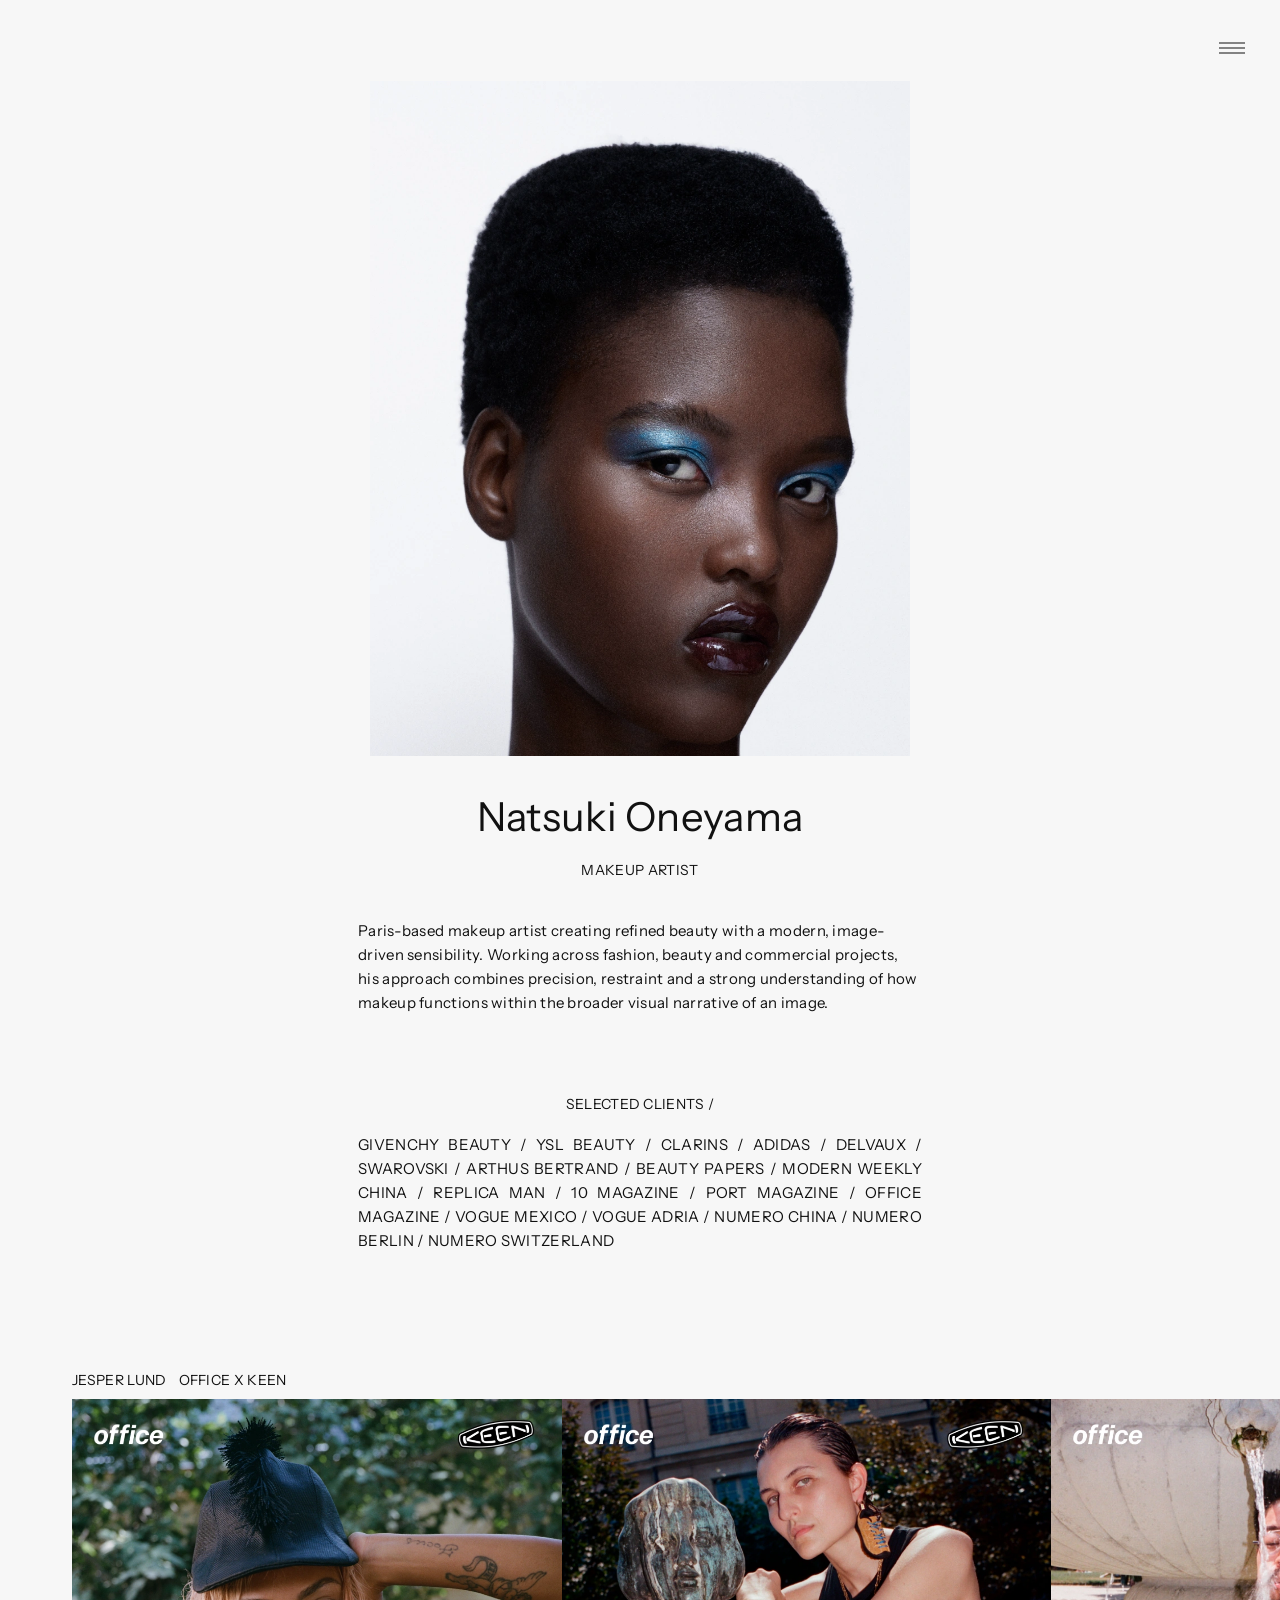
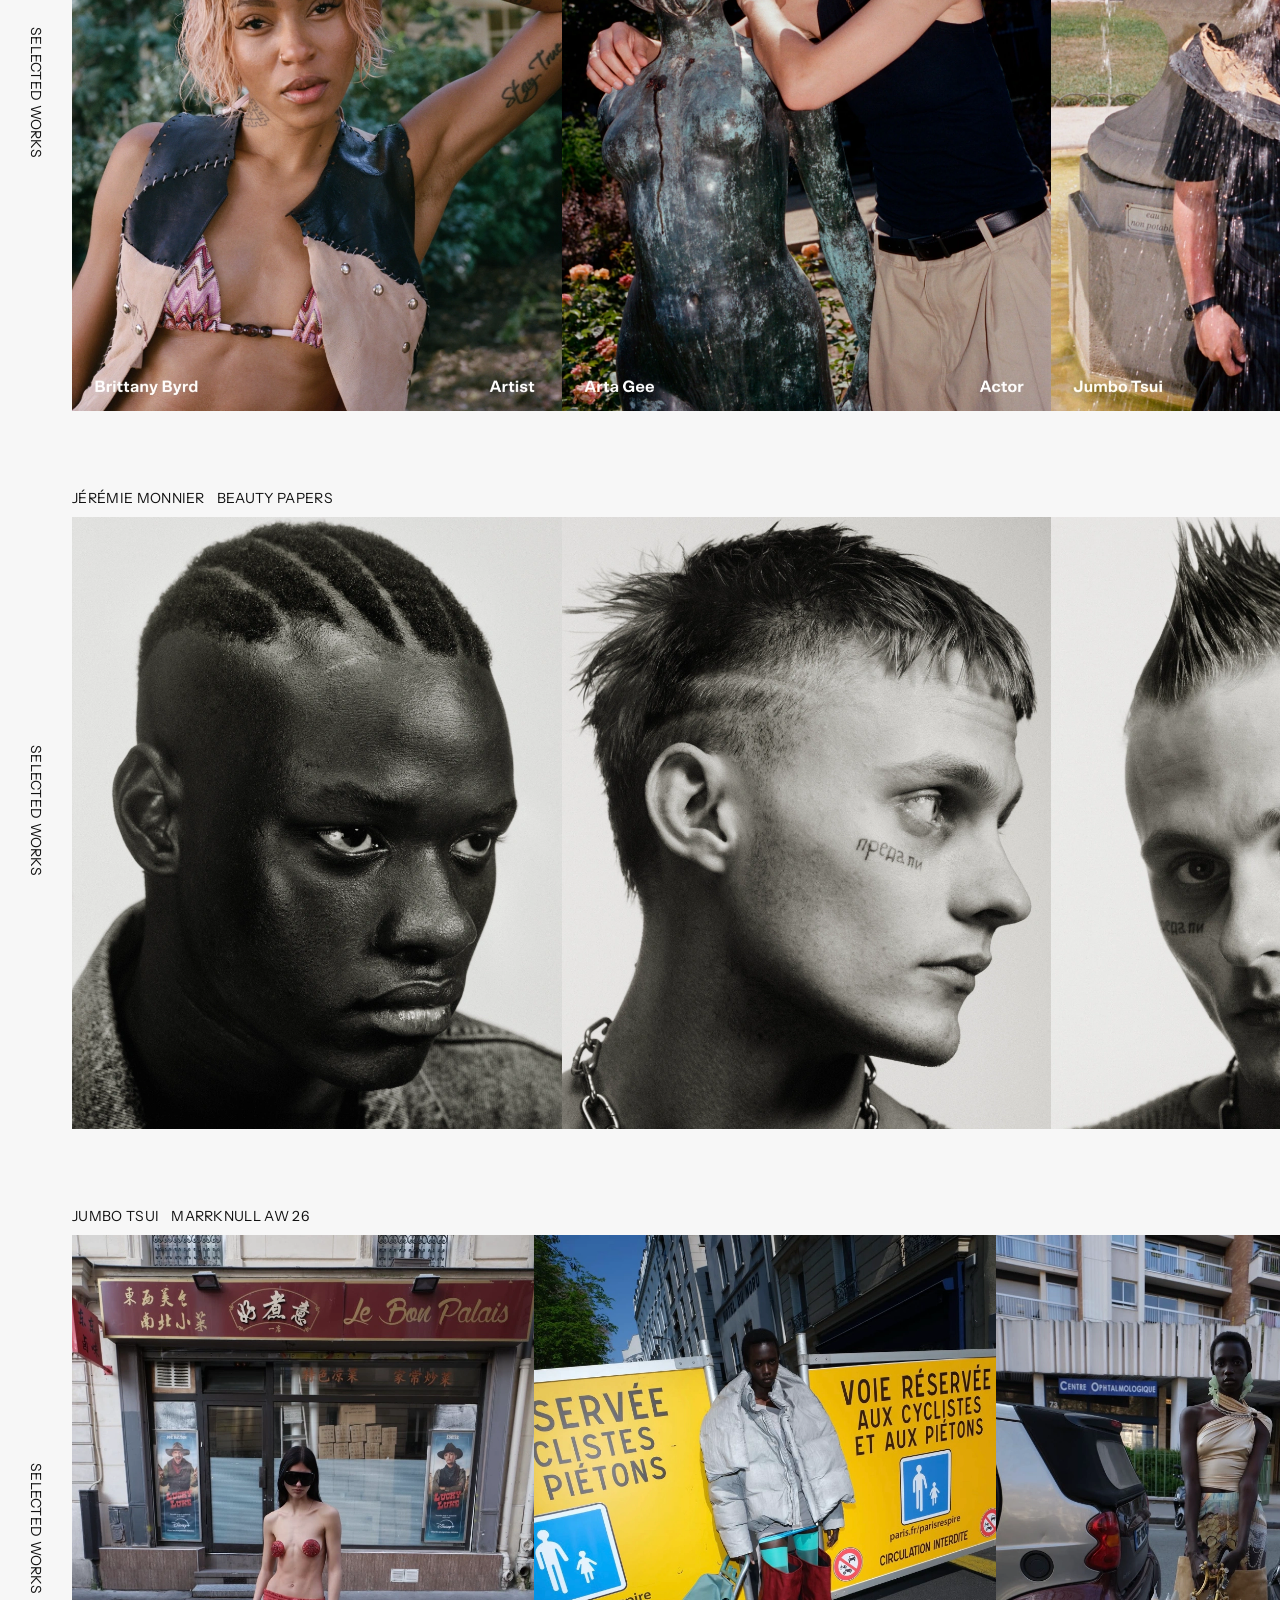
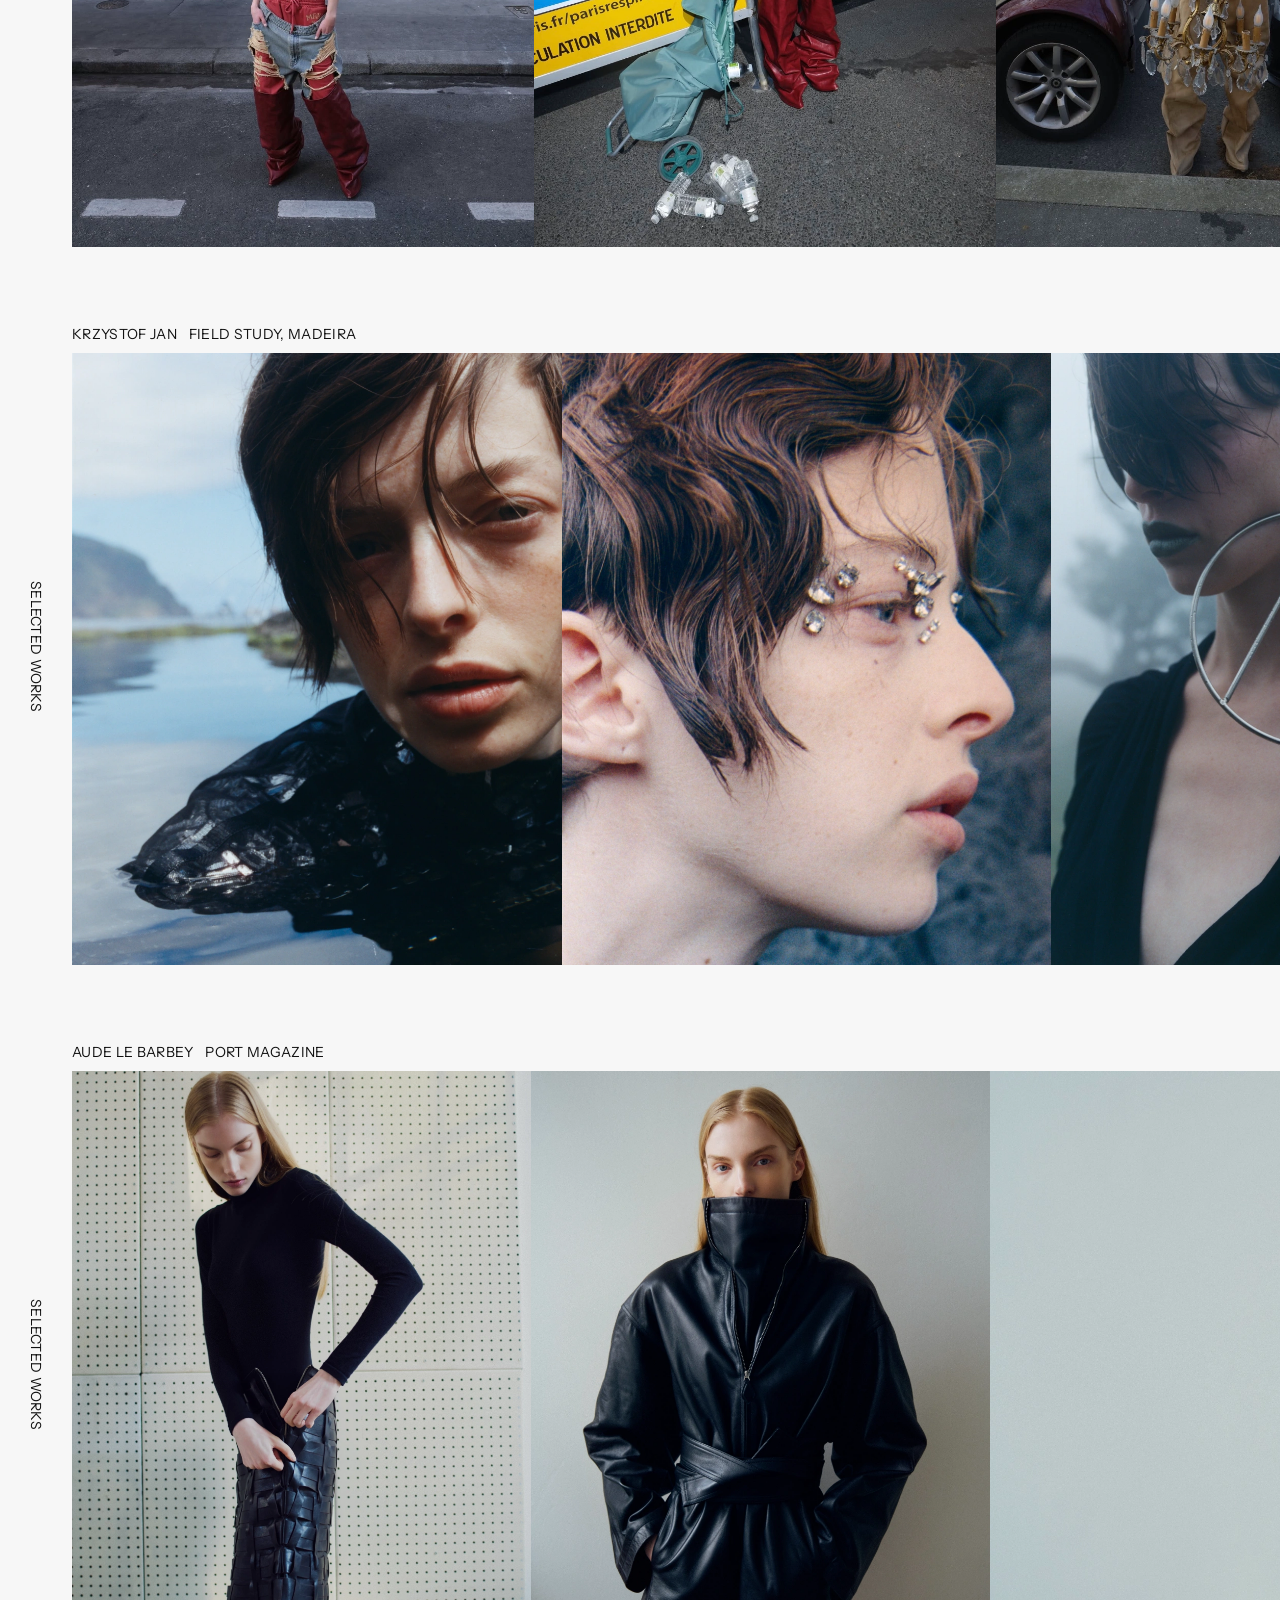
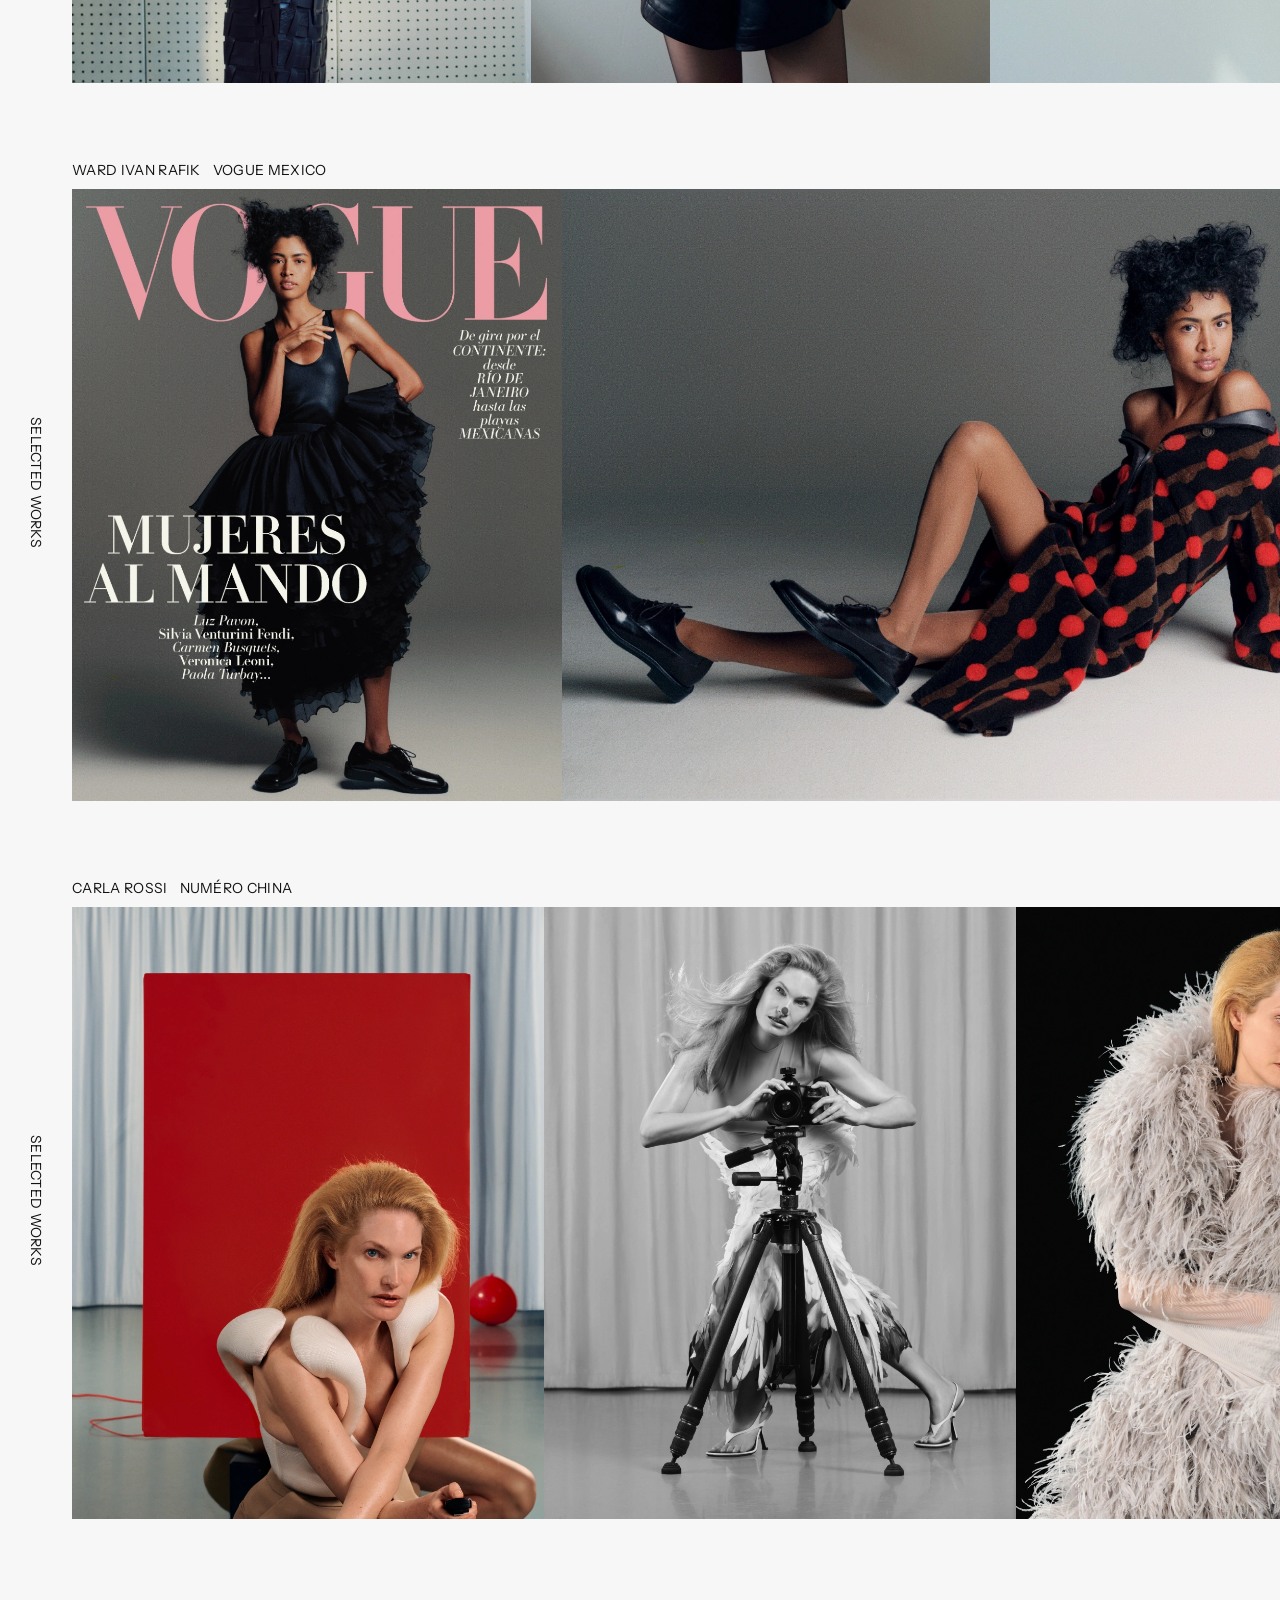
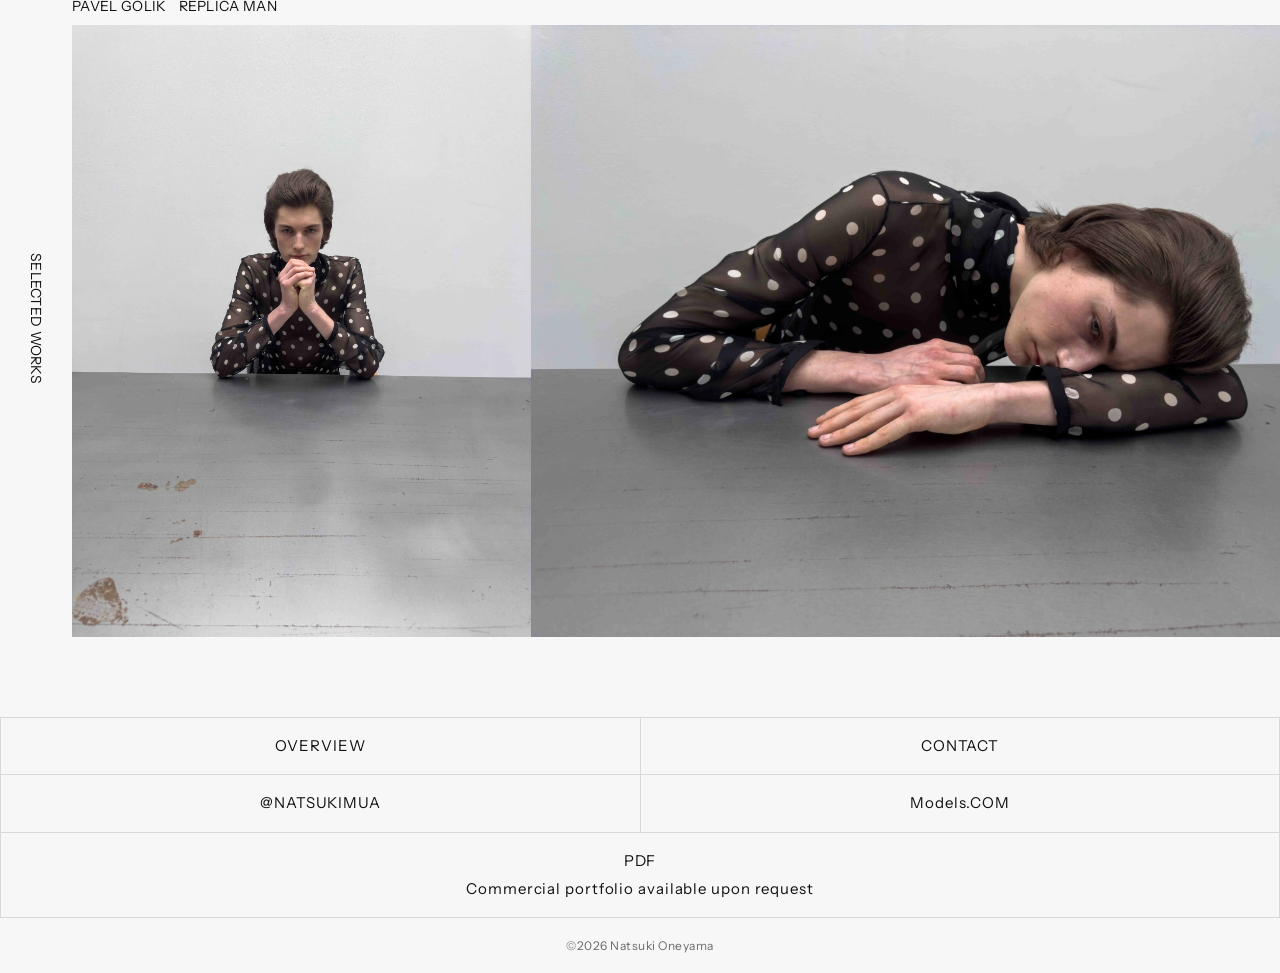
==== commit b980a4d3: "Add fullscreen hamburger menu Add a fixed-position hamburger button that opens a fullscreen white me" ====
--- a/index.html
+++ b/index.html
@@ -31,18 +31,27 @@
   <script src="./justified-layout.umd.js" defer></script>
 </head>
 
-
 <body class="page-info">
 
-<header class="topbar">
-  <nav class="topnav" aria-label="Primary navigation">
-    <a href="overview.html">Overview</a>
-    <a href="mailto:natsukimua@gmail.com">Contact</a>
-  </nav>
-</header>
-
-
-
+<button type="button" class="menu-toggle" id="menu-toggle" aria-label="Open menu" aria-expanded="false" aria-controls="site-menu">
+  <span class="menu-toggle-line"></span>
+  <span class="menu-toggle-line"></span>
+  <span class="menu-toggle-line"></span>
+</button>
+
+<div class="site-menu" id="site-menu" aria-hidden="true">
+  <div class="site-menu-inner">
+    <p class="site-menu-name">Natsuki Oneyama</p>
+    <h2 class="site-menu-title">Menu</h2>
+    <nav class="site-menu-nav" aria-label="Main menu">
+      <a href="overview.html">Overview</a>
+      <a href="mailto:natsukimua@gmail.com">Contact</a>
+      <a href="https://www.instagram.com/natsukimua/" target="_blank" rel="noopener">Instagram</a>
+      <a href="https://models.com/people/natsuki-oneyama" target="_blank" rel="noopener">Models.com</a>
+      <a href="#">PDF</a>
+    </nav>
+  </div>
+</div>
 
 <main class="info-page">
 
@@ -77,28 +86,13 @@
   </p>
 </div>
 
-<div class="info-links">
-
-  <div class="social-links">
-    <a href="https://www.instagram.com/natsukimua/" target="_blank" rel="noopener">@NATSUKIMUA</a>
-    <a href="https://models.com/people/natsuki-oneyama" target="_blank" rel="noopener">Models.COM</a>
-  </div>
-
- <div class="pdf-link">
-  <span>PDF</span>
-  <a href="#">Commercial portfolio available upon request</a>
- </div>
-
-
 </div>
 
-</div>
-
-</section>
-
-
-
-<section class="featured-project featured-project-officexkeen">
+</section>
+
+
+
+<section class="featured-project featured-project-officexkeen" id="projects">
   <div class="featured-project-inner">
   <div class="project-marquee-layout">
     <p class="project-marquee-category">SELECTED WORKS</p>
@@ -393,6 +387,23 @@
   </div>
 </section>
 
+<footer class="info-footer-grid">
+
+  <a class="info-grid-overview" href="overview.html">Overview</a>
+  <a class="info-grid-contact" href="mailto:natsukimua@gmail.com">Contact</a>
+
+  <div class="social-links">
+    <a href="https://www.instagram.com/natsukimua/" target="_blank" rel="noopener">@NATSUKIMUA</a>
+    <a href="https://models.com/people/natsuki-oneyama" target="_blank" rel="noopener">Models.COM</a>
+  </div>
+
+  <div class="pdf-link">
+    <span>PDF</span>
+    <a href="#">Commercial portfolio available upon request</a>
+  </div>
+
+</footer>
+
   <div class="copyright">©2026 Natsuki Oneyama</div>
 
 
--- a/index.css
+++ b/index.css
@@ -30,34 +30,139 @@
 
 
 /* =========================
-TOP BAR
+SITE MENU
 ========================= */
 
-.topbar {
+.menu-toggle {
+  position: absolute;
+  top: clamp(16px, 2vw, 28px);
+  right: clamp(16px, 2vw, 28px);
+  z-index: 5000;
+  width: 44px;
+  height: 44px;
+  margin: 0;
+  padding: 0;
+  border: 0;
+  border-radius: 0;
+  background: transparent;
+  box-shadow: none;
+  cursor: pointer;
+}
+
+.menu-toggle.is-open {
   position: fixed;
-  top: 0;
-  right: 0;
-  z-index: 1000;
-  padding: 28px 28px;
-  pointer-events: none;
-}
-
-.topnav {
+}
+
+.menu-toggle-line {
+  position: absolute;
+  left: 50%;
+  top: 50%;
+  width: 26px;
+  height: 1px;
+  background: #111;
+  transform: translate(-50%, -50%);
+  transition: transform 0.15s ease, opacity 0.15s ease;
+}
+
+.menu-toggle-line:nth-child(1) {
+  margin-top: -5px;
+}
+
+.menu-toggle-line:nth-child(3) {
+  margin-top: 5px;
+}
+
+.menu-toggle.is-open .menu-toggle-line:nth-child(1) {
+  margin-top: 0;
+  transform: translate(-50%, -50%) rotate(45deg);
+}
+
+.menu-toggle.is-open .menu-toggle-line:nth-child(2) {
+  opacity: 0;
+}
+
+.menu-toggle.is-open .menu-toggle-line:nth-child(3) {
+  margin-top: 0;
+  transform: translate(-50%, -50%) rotate(-45deg);
+}
+
+.site-menu {
+  position: fixed;
+  inset: 0;
+  z-index: 4000;
+  background: #fff;
+  opacity: 0;
+  visibility: hidden;
+  transition: opacity 0.15s ease, visibility 0s linear 0.15s;
+}
+
+.site-menu.is-open {
+  opacity: 1;
+  visibility: visible;
+  transition: opacity 0.15s ease, visibility 0s linear 0s;
+}
+
+.site-menu-inner {
+  box-sizing: border-box;
+  width: 100%;
+  height: 100%;
+  padding: 28px;
   display: flex;
-  gap: 24px;
-  pointer-events: auto;
-}
-
-.topnav a {
+  flex-direction: column;
+  overflow-y: auto;
+}
+
+.site-menu-name {
+  margin: 0;
   font-size: 14px;
+  font-weight: 400;
+  text-transform: uppercase;
+  letter-spacing: 0.06em;
+}
+
+.site-menu-title {
+  margin: 16px 0 40px;
+  font-size: clamp(2.5rem, 8vw, 5rem);
+  font-weight: 400;
   line-height: 1;
+}
+
+.site-menu-nav {
+  display: flex;
+  flex-direction: column;
+  border-top: 1px solid #d8d8d8;
+}
+
+.site-menu-nav a {
+  padding: 18px 4px;
+  border-bottom: 1px solid #d8d8d8;
+  color: #111;
+  text-decoration: none;
   text-transform: uppercase;
-  text-decoration: none;
-  color: #111;
-}
-
-.topnav a:hover {
-  text-decoration: underline;
+  font-size: 15px;
+  letter-spacing: 0.06em;
+}
+
+.site-menu-nav a:hover {
+  background: #f2f2f2;
+}
+
+@media (prefers-reduced-motion: reduce) {
+  .menu-toggle-line,
+  .site-menu {
+    transition: none;
+  }
+}
+
+@media (max-width: 699px) {
+  .site-menu-title {
+    margin: 12px 0 28px;
+  }
+
+  .site-menu-nav a {
+    padding: 14px 4px;
+    font-size: 13px;
+  }
 }
 
 
@@ -107,8 +212,6 @@
   margin: 0;
 } 
 
-
-
 .info-text-block {
   width: calc(100% - 48px);
   max-width: 620px;
@@ -152,44 +255,83 @@
   letter-spacing: 0.02em;
 }
 
-
-.info-links {
-  margin: 45px 0 0;
+.info-footer-grid {
+  margin-top: 45px;
+  margin-bottom: 0;
+  margin-left: calc(50% - 50vw);
+  margin-right: calc(50% - 50vw);
+  width: 100vw;
   font-size: 15px;
   line-height: 1.35;
   letter-spacing: 0.06em;
-}
-
-.social-links {
+  display: grid;
+  grid-template-columns: repeat(2, minmax(0, 1fr));
+  gap: 0;
+  border: 1px solid #d8d8d8;
   text-align: center;
-  margin: 0 0 32px;
-}
-
-.social-links a {
-  padding: 2px;
-  display: block;
+}
+
+.info-footer-grid .social-links {
+  display: contents;
+}
+
+.info-footer-grid .social-links a {
+  -webkit-text-fill-color: #111;
+}
+
+.info-grid-overview,
+.info-grid-contact,
+.info-footer-grid .social-links a,
+.info-footer-grid .pdf-link {
+  margin: 0;
+  padding: 18px 16px;
   color: #111;
   text-decoration: none;
-  -webkit-text-fill-color: #111;
-}
-
-.social-links a:first-child {
+  border-top: 1px solid #d8d8d8;
+  border-left: 1px solid #d8d8d8;
+}
+
+.info-grid-overview,
+.info-grid-contact {
+  border-top: 0;
   text-transform: uppercase;
 }
 
-.pdf-link {
-  margin-top: 0;
-  text-align: center;
-}
-
-.pdf-link span {
+.info-grid-overview,
+.info-footer-grid .social-links a:first-child,
+.info-footer-grid .pdf-link {
+  border-left: 0;
+}
+
+.info-footer-grid .social-links a:first-child {
+  text-transform: uppercase;
+}
+
+.info-footer-grid .pdf-link {
+  grid-column: 1 / -1;
+}
+
+.info-footer-grid .pdf-link span {
   display: block;
   margin-bottom: 8px;
 }
 
-.pdf-link a {
+.info-footer-grid .pdf-link a {
   color: #111;
   text-decoration: none;
+}
+
+@media (max-width: 699px) {
+  .info-footer-grid {
+    font-size: 12px;
+  }
+
+  .info-grid-overview,
+  .info-grid-contact,
+  .info-footer-grid .social-links a,
+  .info-footer-grid .pdf-link {
+    padding: 12px 8px;
+  }
 }
 
 .copyright {
@@ -473,23 +615,6 @@
 RESPONSIVE
 ========================= */
 
-/* Mobile common */
-@media (max-width: 699px) {
-  .topbar {
-    padding: 20px 18px;
-  }
-
-  .topnav {
-    gap: 18px;
-  }
-
-  .topnav a {
-    font-size: 11px;
-    letter-spacing: 0.04em;
-  }
-}
-
-
 /* Info hero: iPad portrait */
 @media (min-width: 900px) and (max-width: 1100px) and (orientation: portrait) and (max-aspect-ratio: 4 / 5) {
   .info-hero {
@@ -593,21 +718,6 @@
 
 /* Featured project: mobile / tablet */
 @media (max-width: 900px) {
-
-  .topnav {
-    gap: 18px;
-  }
-
-  .topbar {
-  padding: 15px 28px;
-  }
-
-
-  .topnav a {
-    font-size: 15px;
-  }
-
-
 
   .featured-project-inner {
     width: min(88vw, 620px);
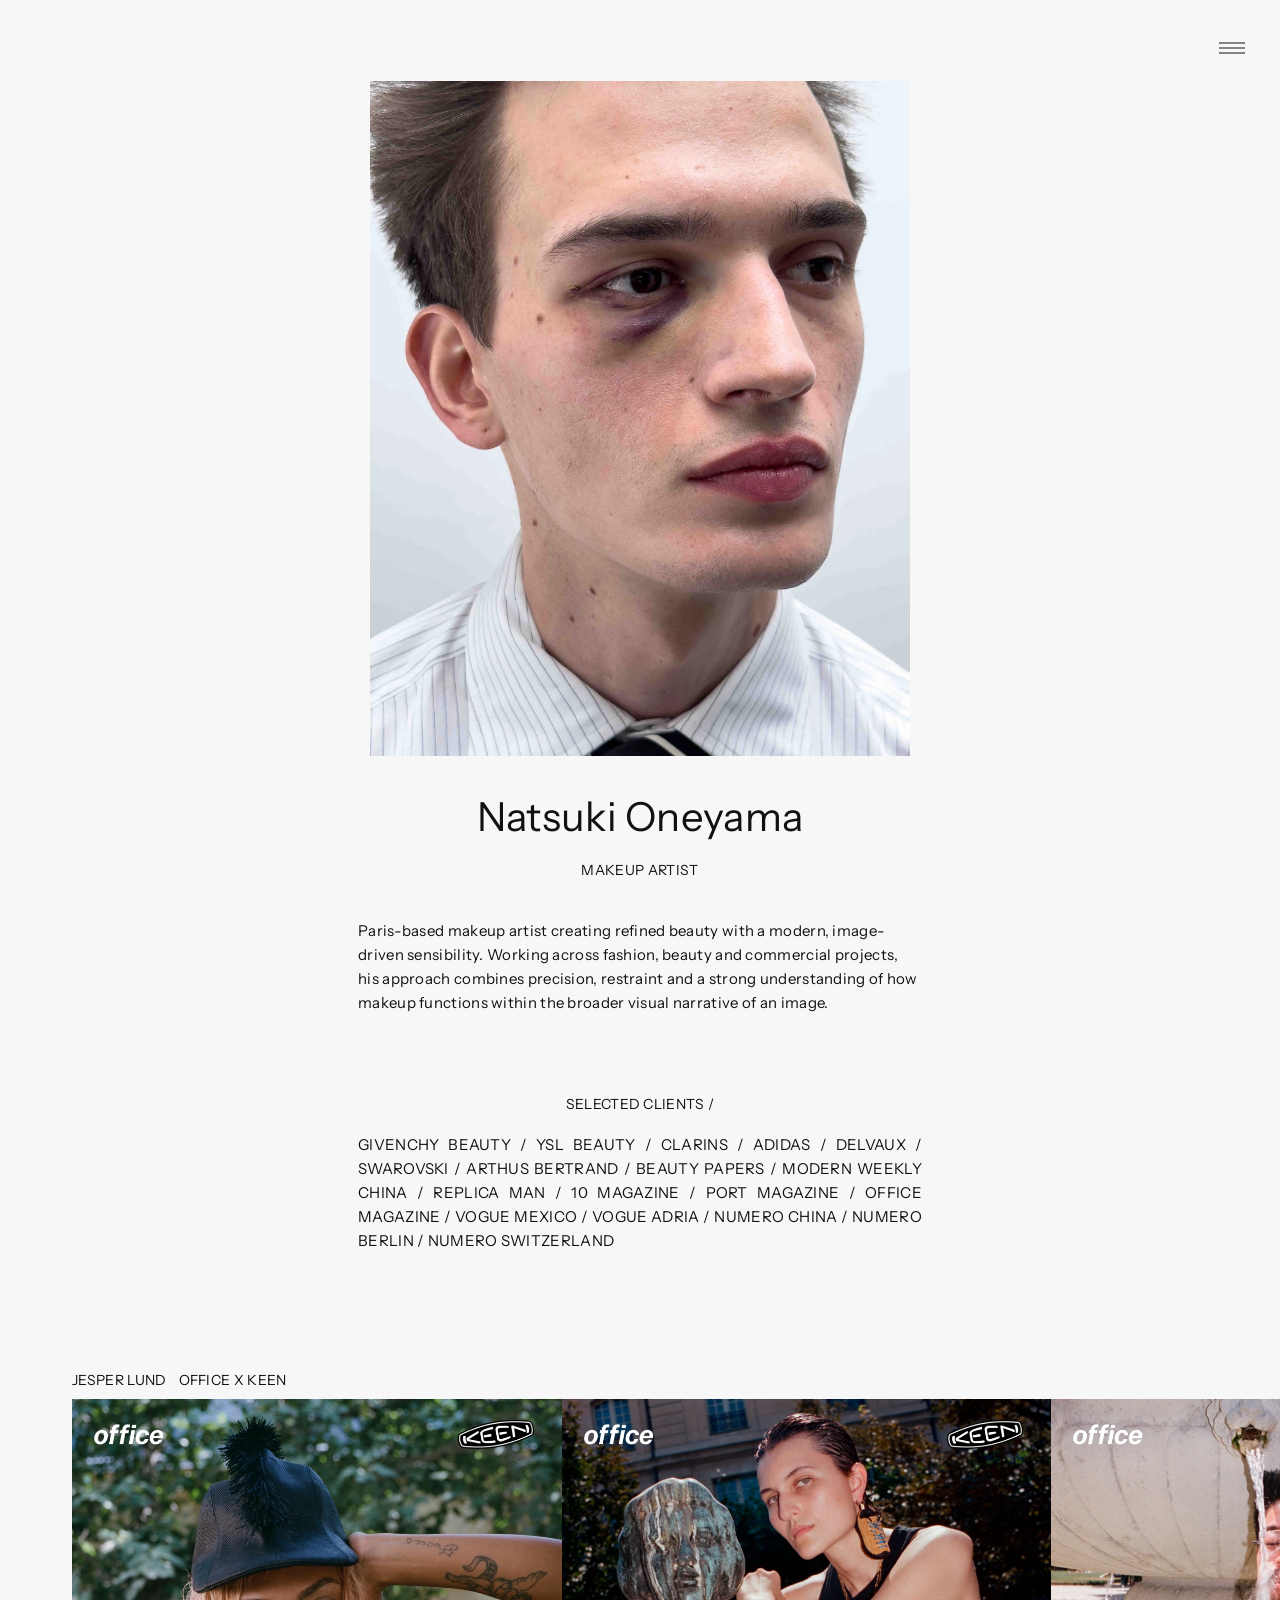
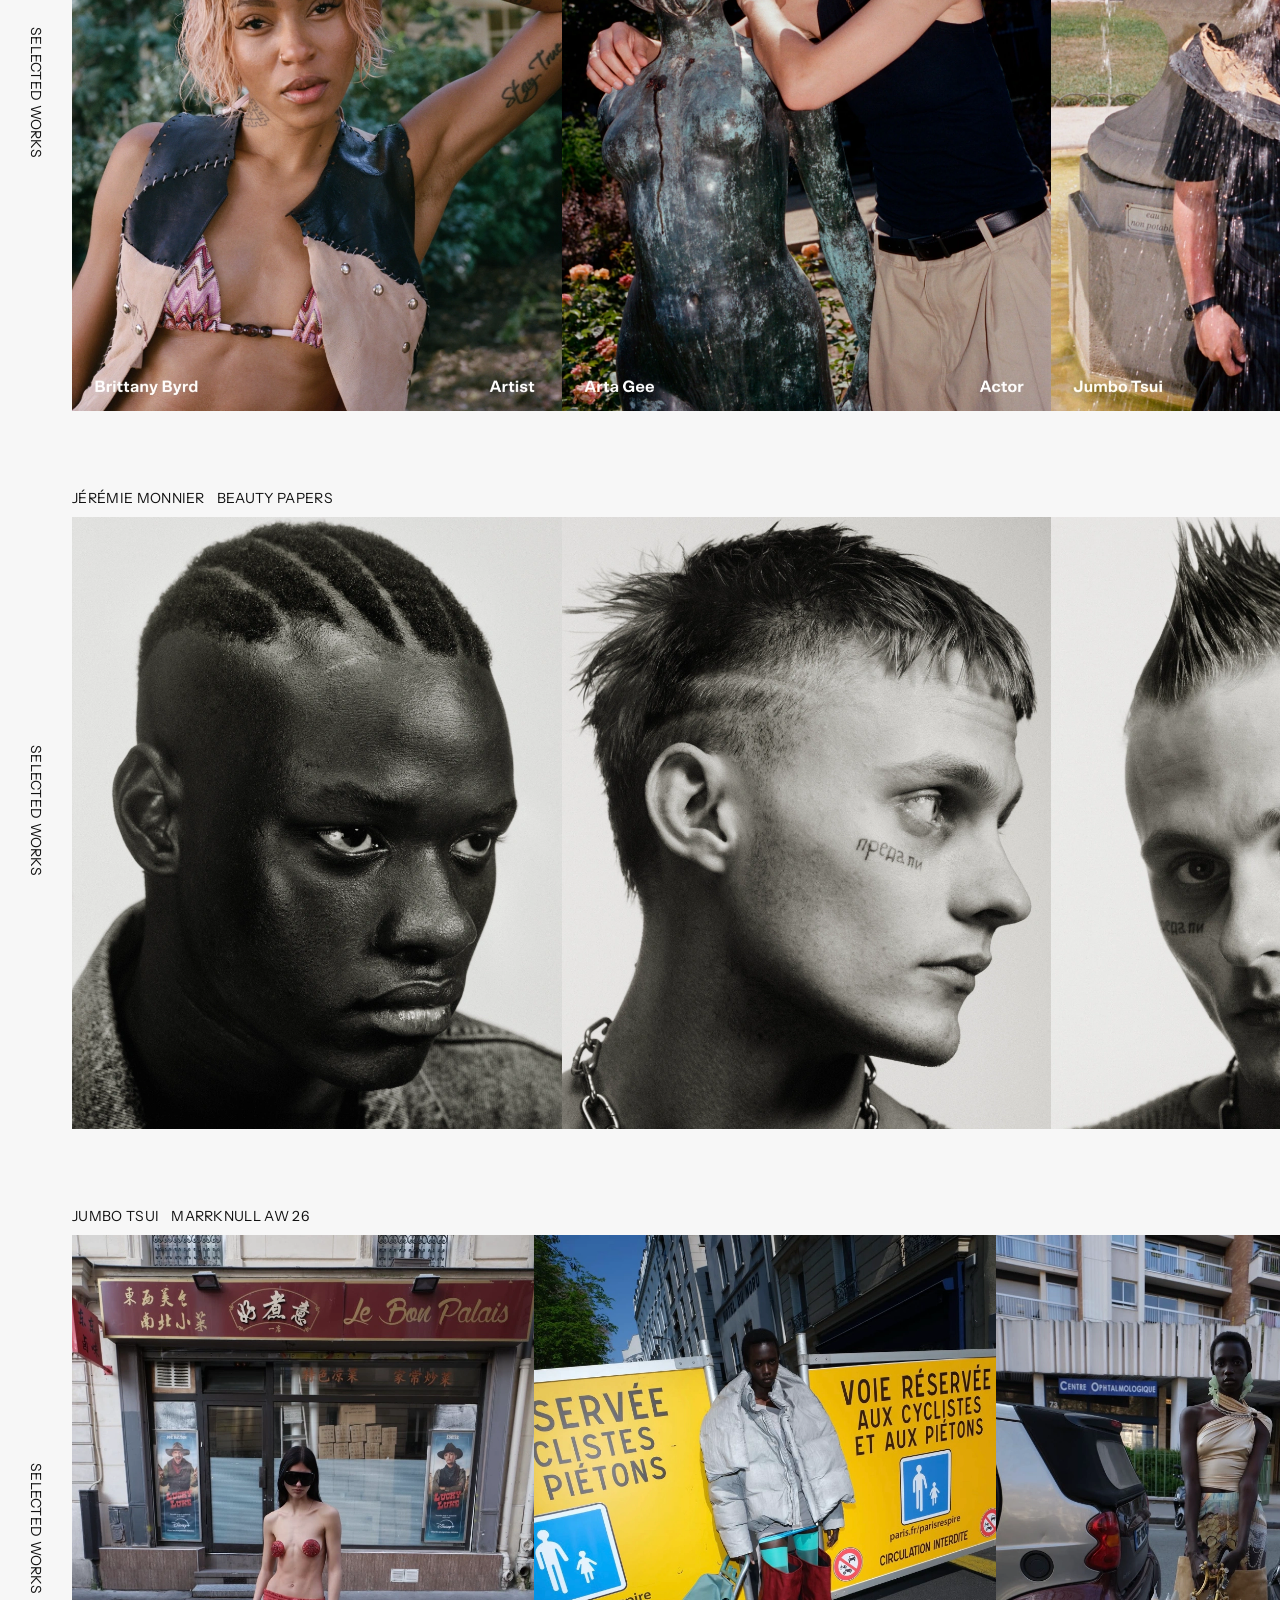
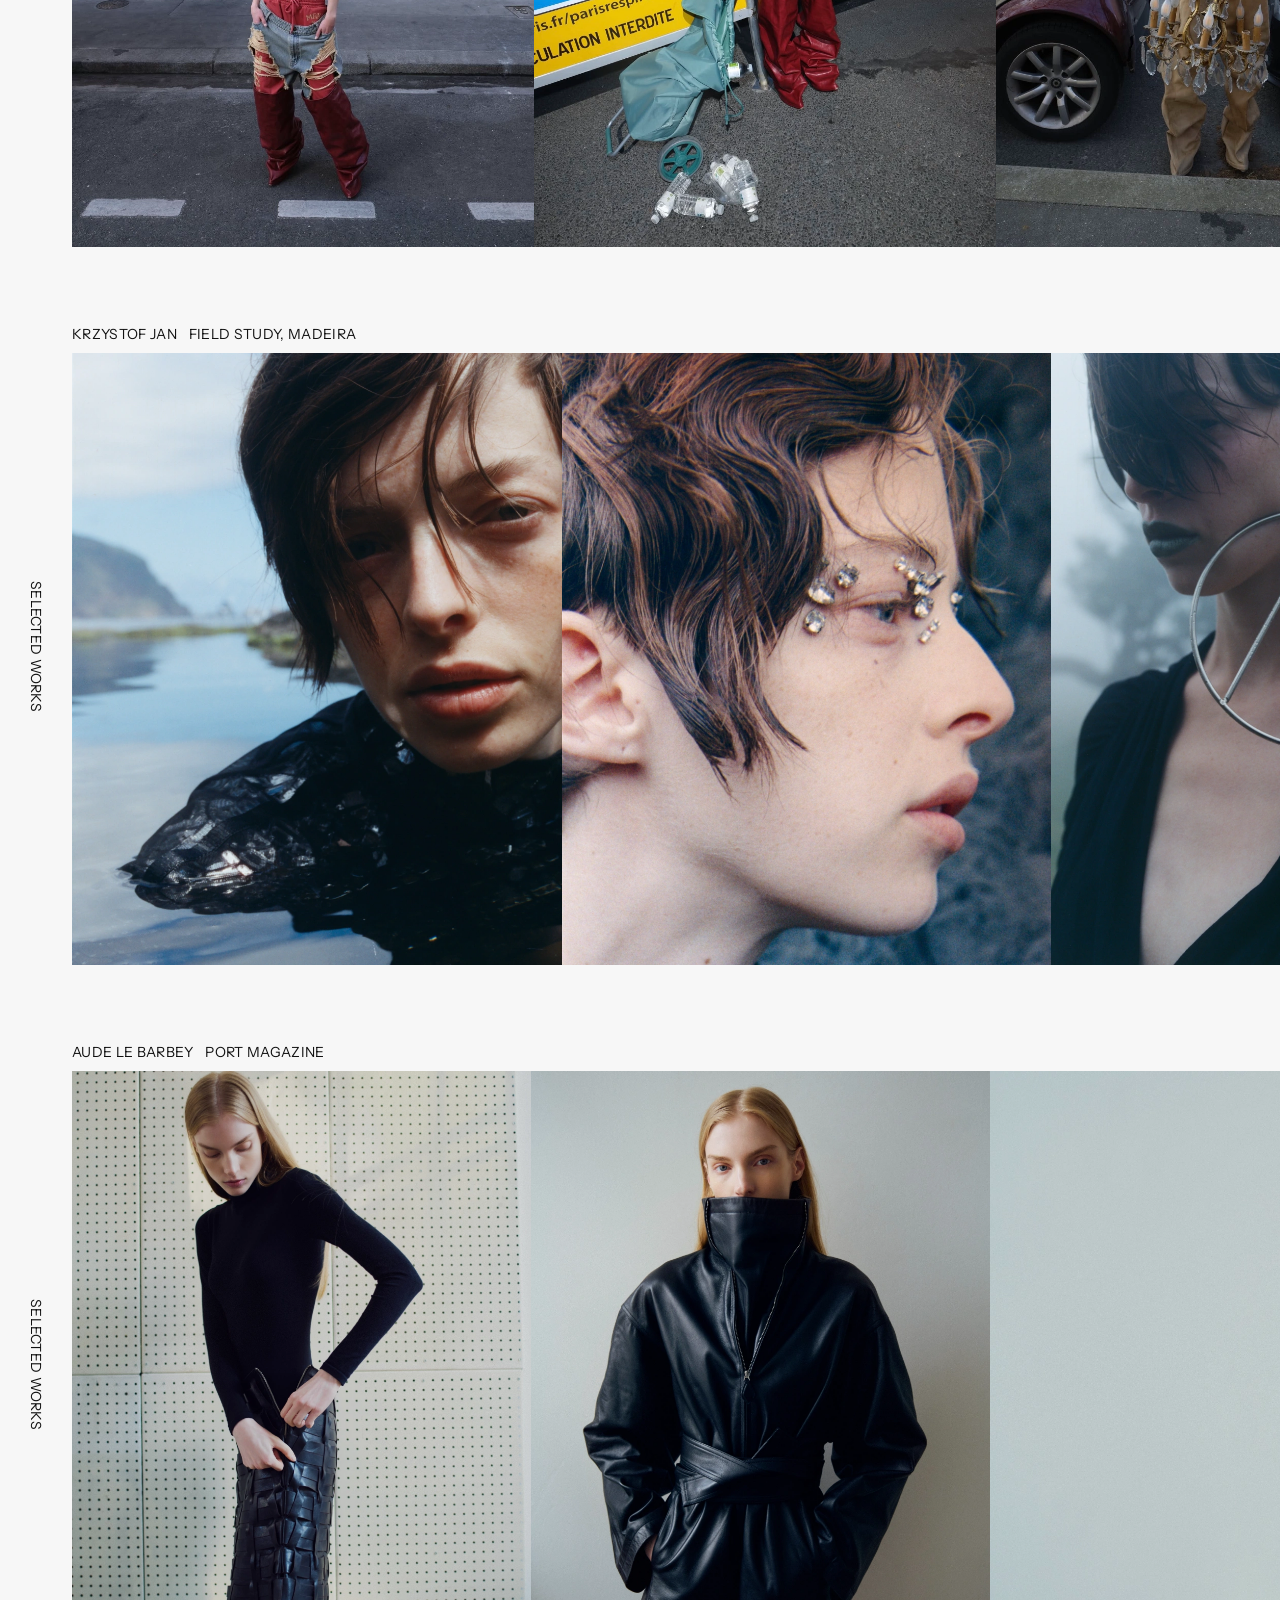
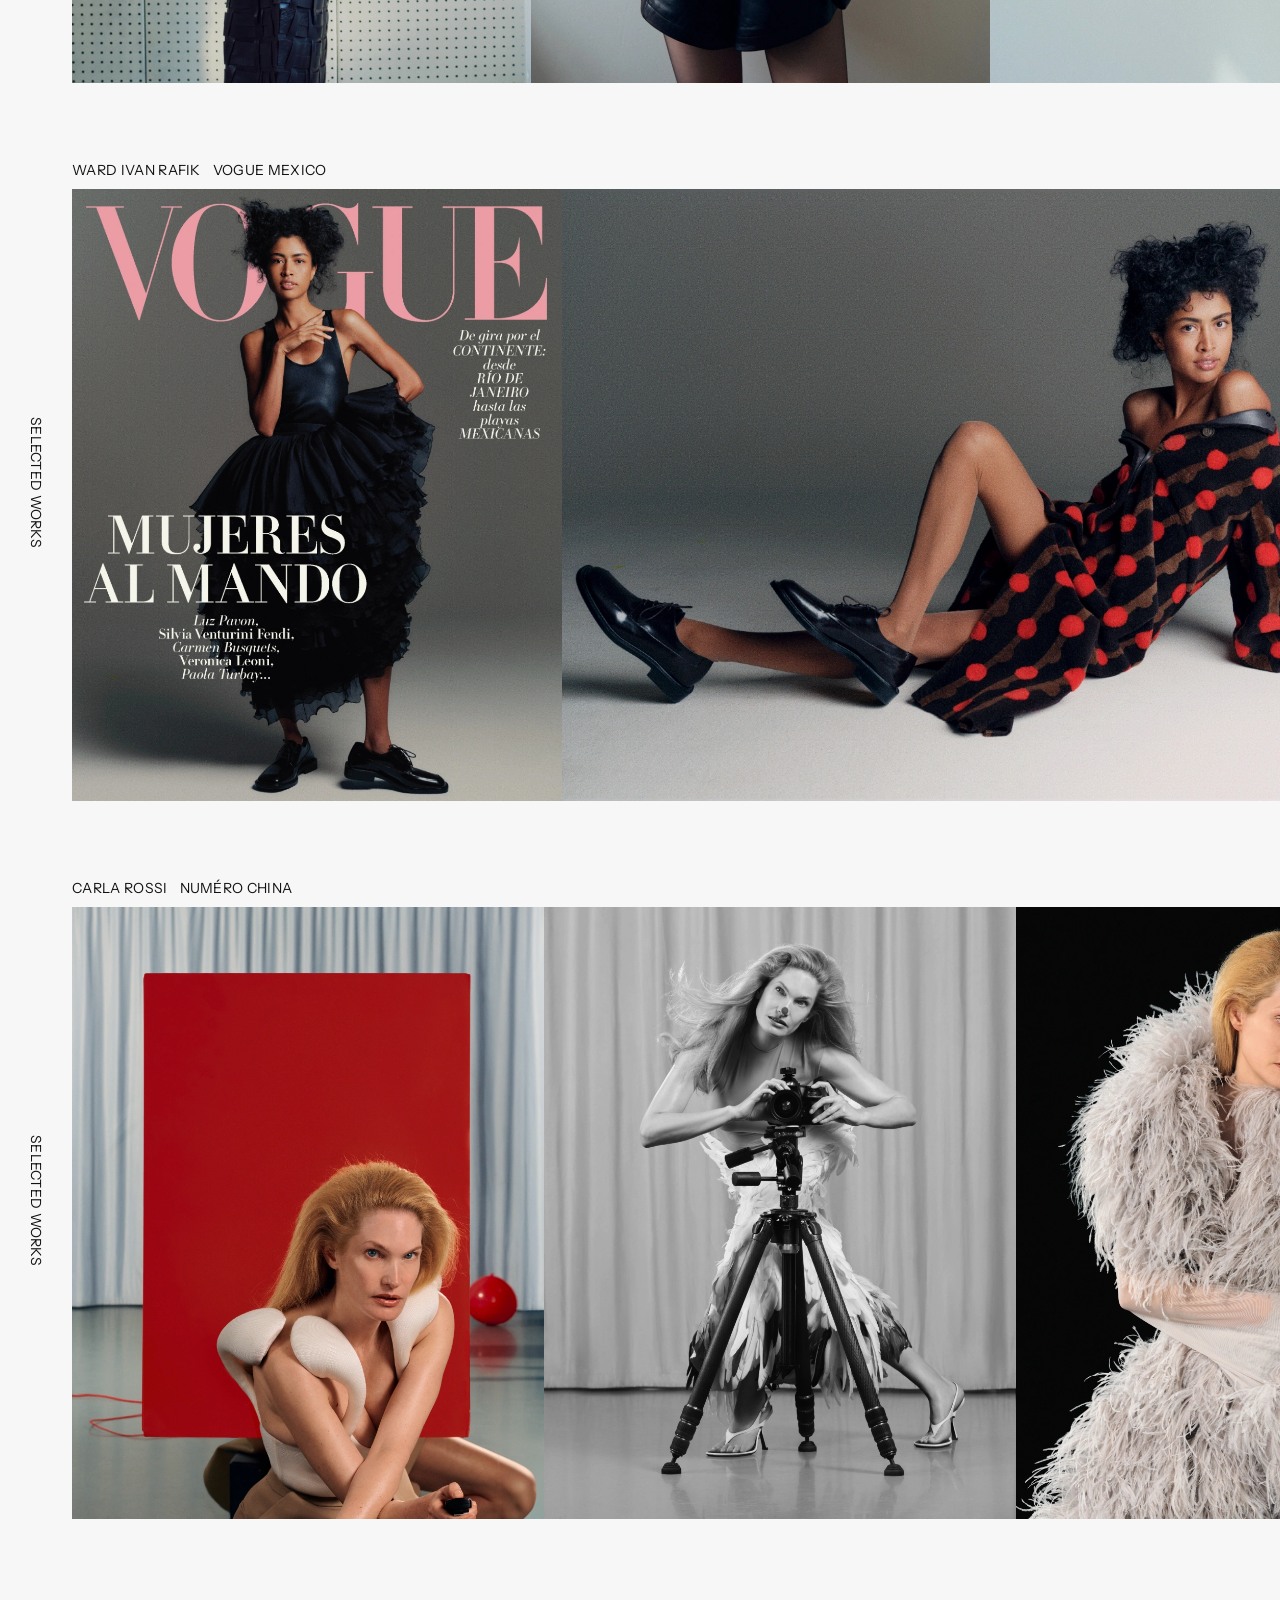
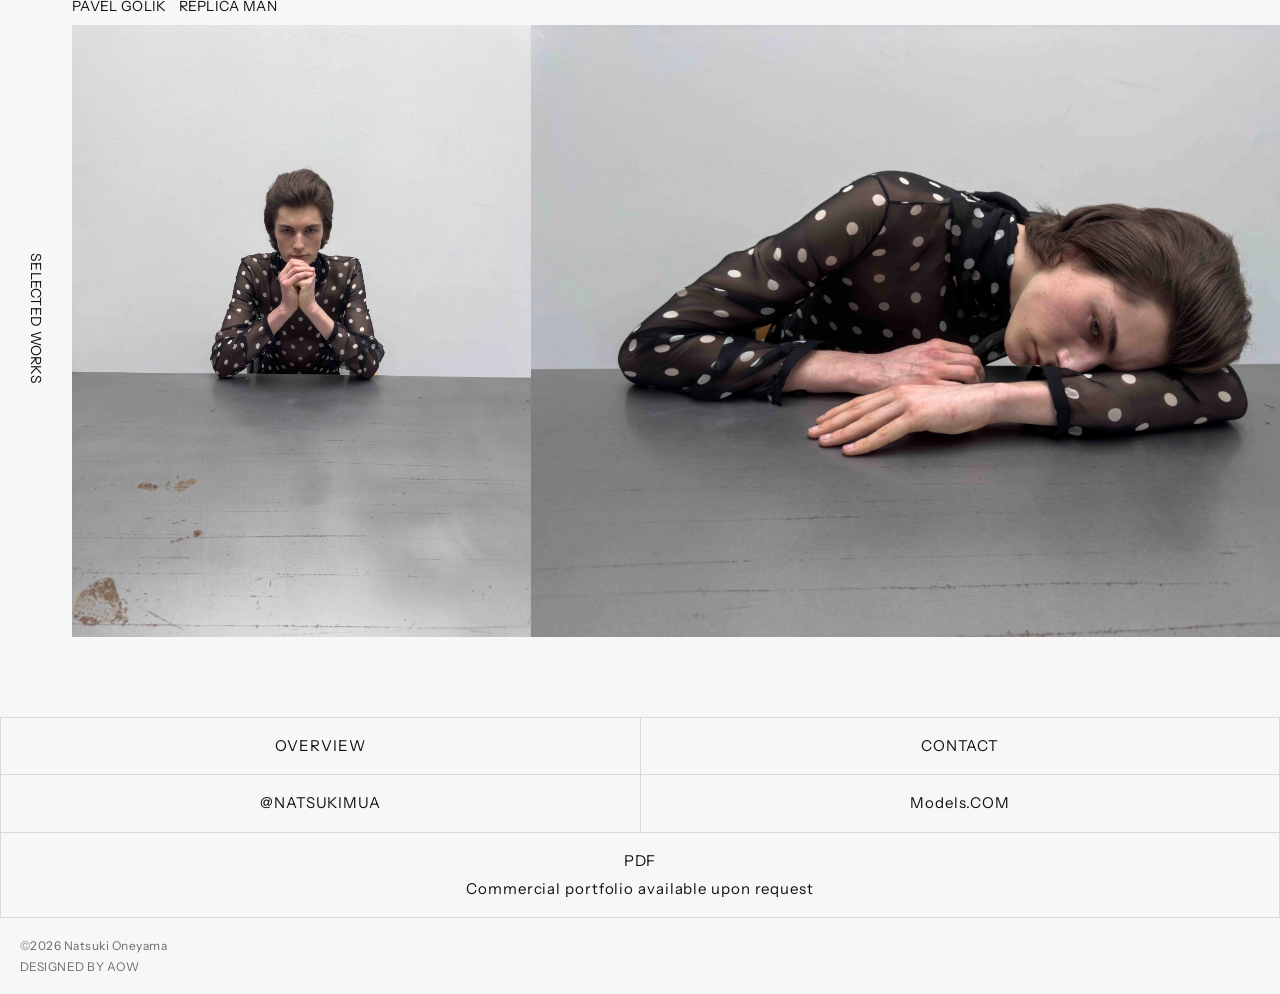
==== commit 140325c4: "footer" ====
--- a/index.html
+++ b/index.html
@@ -48,7 +48,7 @@
       <a href="mailto:natsukimua@gmail.com">Contact</a>
       <a href="https://www.instagram.com/natsukimua/" target="_blank" rel="noopener">Instagram</a>
       <a href="https://models.com/people/natsuki-oneyama" target="_blank" rel="noopener">Models.com</a>
-      <a href="#">PDF</a>
+      <a href="pdf-request.html">PDF</a>
     </nav>
   </div>
 </div>
@@ -399,22 +399,14 @@
 
   <div class="pdf-link">
     <span>PDF</span>
-    <a href="#">Commercial portfolio available upon request</a>
+    <a href="pdf-request.html">Commercial portfolio available upon request</a>
   </div>
 
 </footer>
 
-  <div class="copyright">©2026 Natsuki Oneyama</div>
-
-
-
-
-
-
-
-
-
-
+  <div class="copyright">©2026 Natsuki Oneyama
+   <p> DESIGNED BY AOW</p>
+  </div>
 
 
 <div class="featured-lightbox" aria-hidden="true">
--- a/index.css
+++ b/index.css
@@ -339,7 +339,11 @@
   font-size: 12px;
   letter-spacing: 0.04em;
   opacity: 0.6;
-  text-align: center;
+  text-align: left;
+}
+
+.copyright p {
+  margin: 6px 0 0;
 }
 
 
@@ -909,4 +913,214 @@
     right: 22px;
     font-size: 22px;
   }
+}
+
+
+/* =========================
+PDF REQUEST PAGE
+========================= */
+
+body.page-pdf-request {
+  background: #fff;
+  color: #111;
+}
+
+.pdf-request-header {
+  display: flex;
+  align-items: center;
+  justify-content: space-between;
+  padding: 24px 28px;
+}
+
+.pdf-request-name {
+  margin: 0;
+  font-size: 14px;
+  font-weight: 400;
+  text-transform: uppercase;
+  letter-spacing: 0.06em;
+}
+
+.pdf-request-back {
+  display: inline-block;
+  margin: -8px;
+  padding: 8px;
+  color: #111;
+  text-decoration: none;
+  font-size: 24px;
+  line-height: 1;
+}
+
+.pdf-request-back:hover {
+  opacity: 0.6;
+}
+
+.pdf-request-back:focus-visible {
+  outline: 2px solid #111;
+  outline-offset: 2px;
+}
+
+.pdf-request-page {
+  padding: 20px 28px 80px;
+}
+
+.pdf-request-inner {
+  width: 100%;
+  max-width: 640px;
+  margin: 0 auto;
+}
+
+.pdf-request-title {
+  margin: 0 0 16px;
+  font-size: clamp(2.2rem, 6vw, 3.5rem);
+  font-weight: 400;
+  line-height: 1;
+  text-transform: uppercase;
+  letter-spacing: 0.02em;
+}
+
+.pdf-request-intro {
+  margin: 0 0 40px;
+  font-size: 15px;
+  line-height: 1.5;
+}
+
+.pdf-request-form {
+  border-top: 1px solid #d8d8d8;
+}
+
+.pdf-request-field {
+  padding: 20px 0;
+  border-bottom: 1px solid #d8d8d8;
+}
+
+.pdf-request-field label {
+  display: block;
+  margin-bottom: 10px;
+  font-size: 13px;
+  text-transform: uppercase;
+  letter-spacing: 0.06em;
+}
+
+.pdf-request-field input[type="text"],
+.pdf-request-field input[type="email"],
+.pdf-request-field textarea {
+  display: block;
+  width: 100%;
+  margin: 0;
+  padding: 10px 0;
+  border: 0;
+  border-radius: 0;
+  border-bottom: 1px solid #d8d8d8;
+  background: transparent;
+  color: #111;
+  font-family: inherit;
+  font-size: 16px;
+}
+
+.pdf-request-field textarea {
+  resize: vertical;
+  min-height: 90px;
+}
+
+.pdf-request-field input[type="text"]:hover,
+.pdf-request-field input[type="email"]:hover,
+.pdf-request-field textarea:hover {
+  border-bottom-color: #999;
+}
+
+.pdf-request-field input[type="text"]:focus-visible,
+.pdf-request-field input[type="email"]:focus-visible,
+.pdf-request-field textarea:focus-visible {
+  outline: 2px solid #111;
+  outline-offset: 2px;
+}
+
+.pdf-request-fieldset {
+  margin: 0;
+  padding: 20px 0;
+  border: 0;
+  border-bottom: 1px solid #d8d8d8;
+}
+
+.pdf-request-fieldset legend {
+  padding: 0;
+  margin-bottom: 10px;
+  font-size: 13px;
+  text-transform: uppercase;
+  letter-spacing: 0.06em;
+}
+
+.pdf-request-checkbox {
+  display: flex;
+  align-items: center;
+  gap: 12px;
+  padding: 12px 4px;
+  border-top: 1px solid #d8d8d8;
+  cursor: pointer;
+}
+
+.pdf-request-checkbox:hover,
+.pdf-request-checkbox:focus-within {
+  background: #f2f2f2;
+}
+
+.pdf-request-checkbox input {
+  width: 16px;
+  height: 16px;
+  margin: 0;
+  flex-shrink: 0;
+  accent-color: #111;
+}
+
+.pdf-request-checkbox input:focus-visible {
+  outline: 2px solid #111;
+  outline-offset: 2px;
+}
+
+.pdf-request-checkbox span {
+  font-size: 15px;
+}
+
+.pdf-request-submit {
+  display: block;
+  width: 100%;
+  margin: 32px 0 0;
+  padding: 16px;
+  border: 1px solid #111;
+  border-radius: 0;
+  background: #fff;
+  color: #111;
+  font-family: inherit;
+  font-size: 14px;
+  text-transform: uppercase;
+  letter-spacing: 0.08em;
+  cursor: pointer;
+}
+
+.pdf-request-submit:hover {
+  background: #111;
+  color: #fff;
+}
+
+.pdf-request-submit:focus-visible {
+  outline: 2px solid #111;
+  outline-offset: 4px;
+}
+
+@media (max-width: 699px) {
+  .pdf-request-header {
+    padding: 18px 20px;
+  }
+
+  .pdf-request-page {
+    padding: 12px 20px 60px;
+  }
+
+  .pdf-request-title {
+    margin-bottom: 12px;
+  }
+
+  .pdf-request-intro {
+    margin-bottom: 28px;
+  }
 }
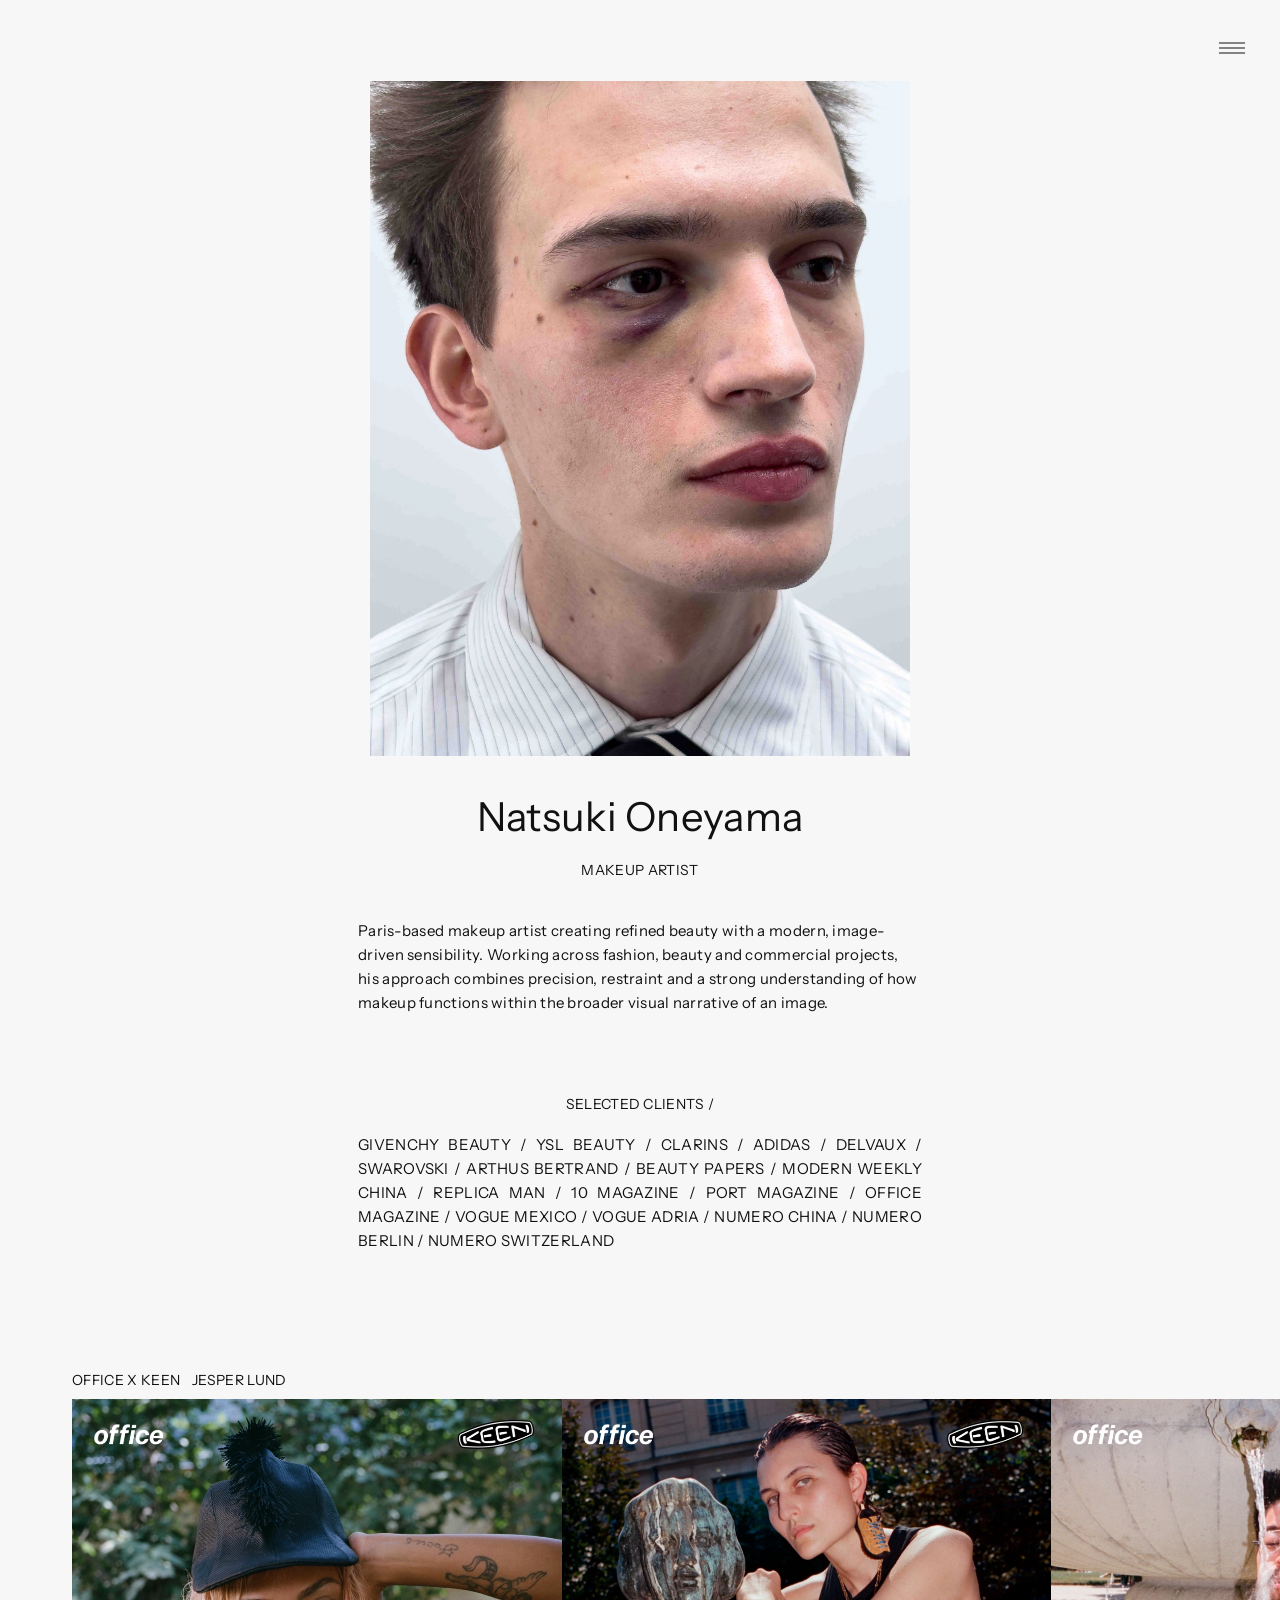
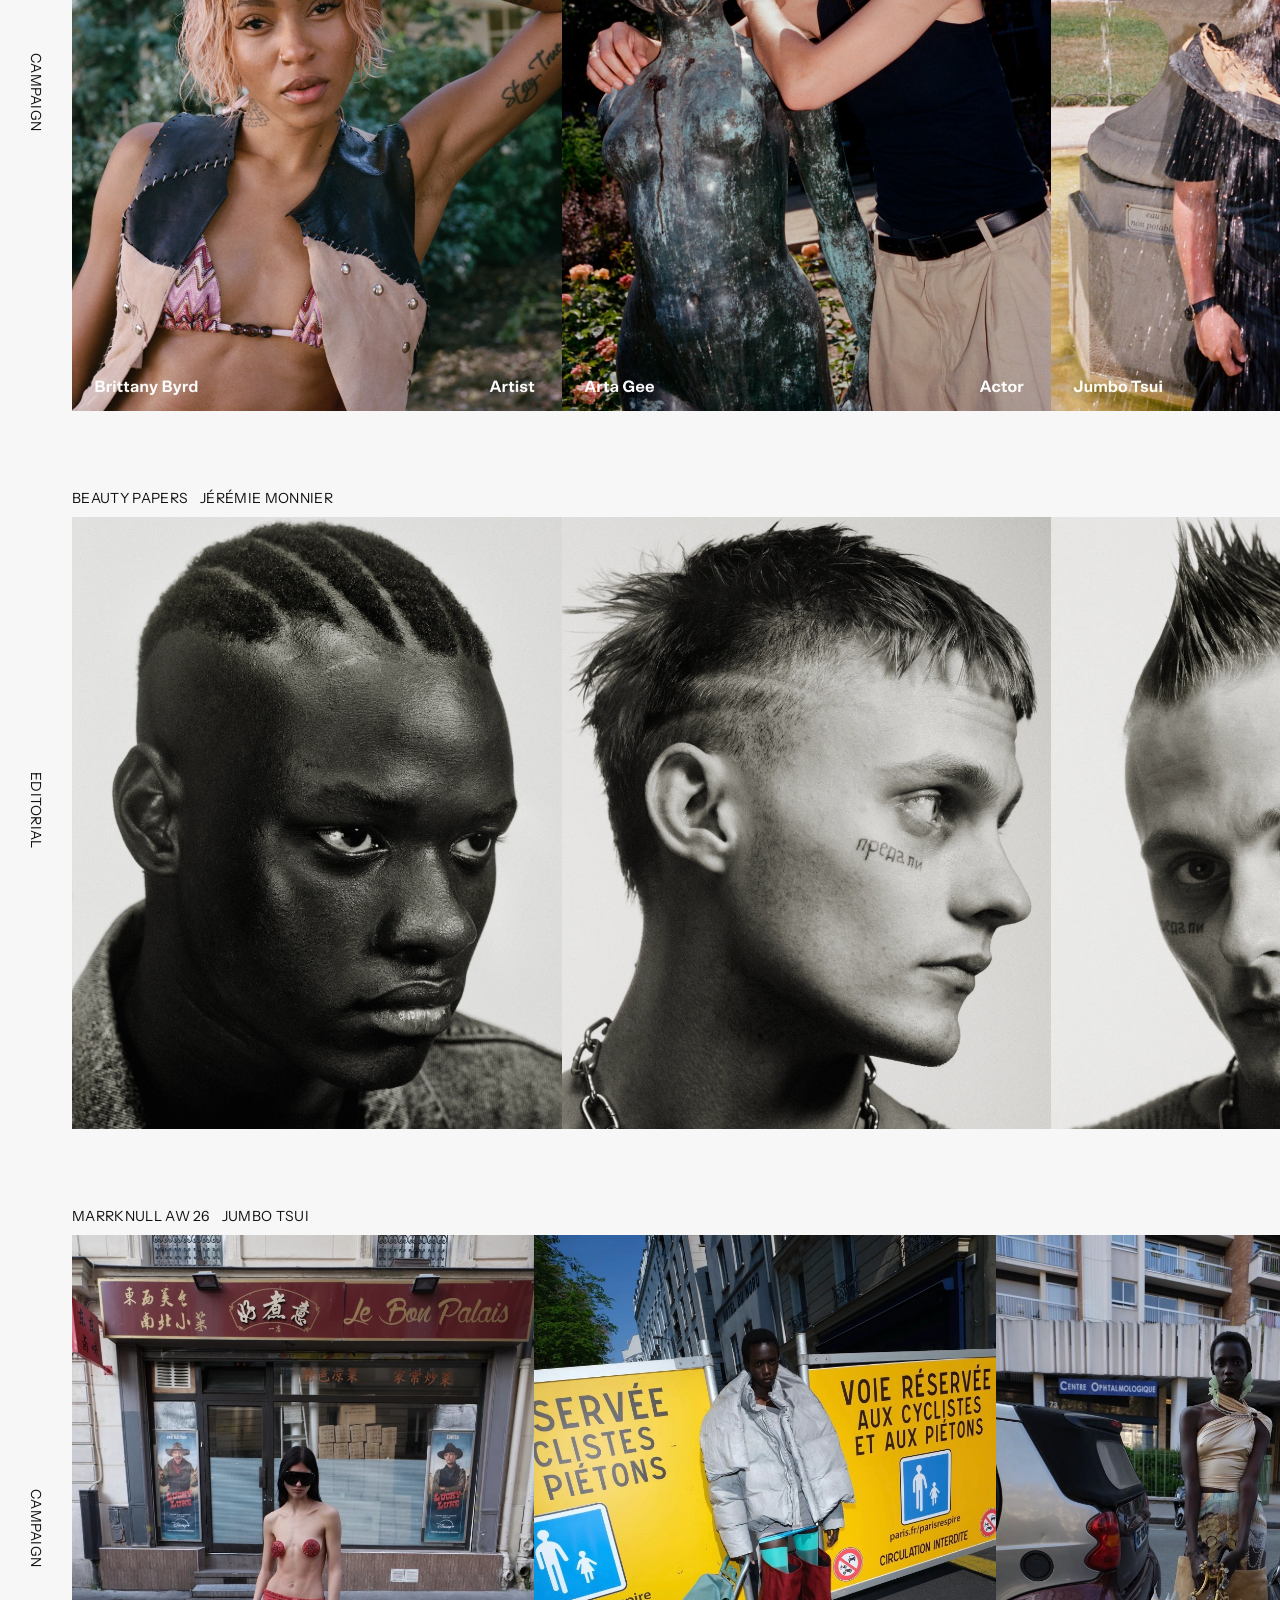
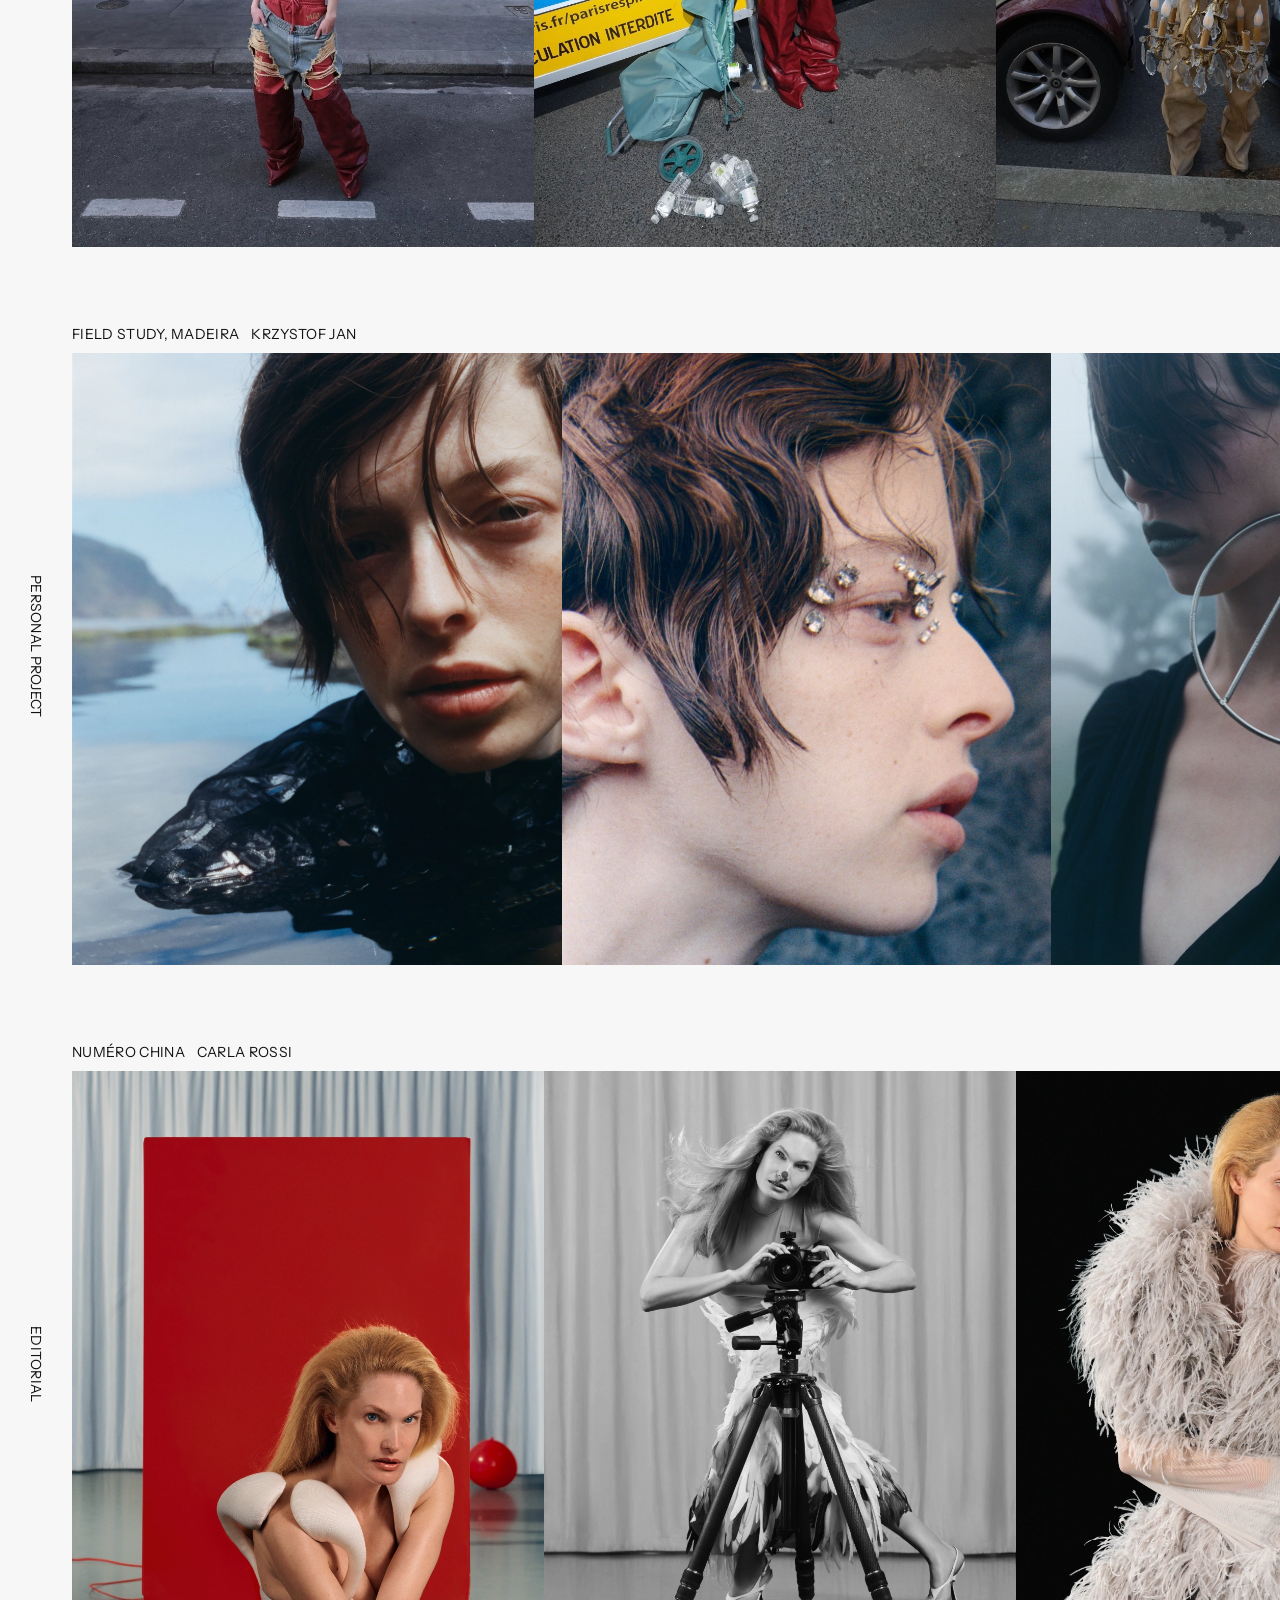
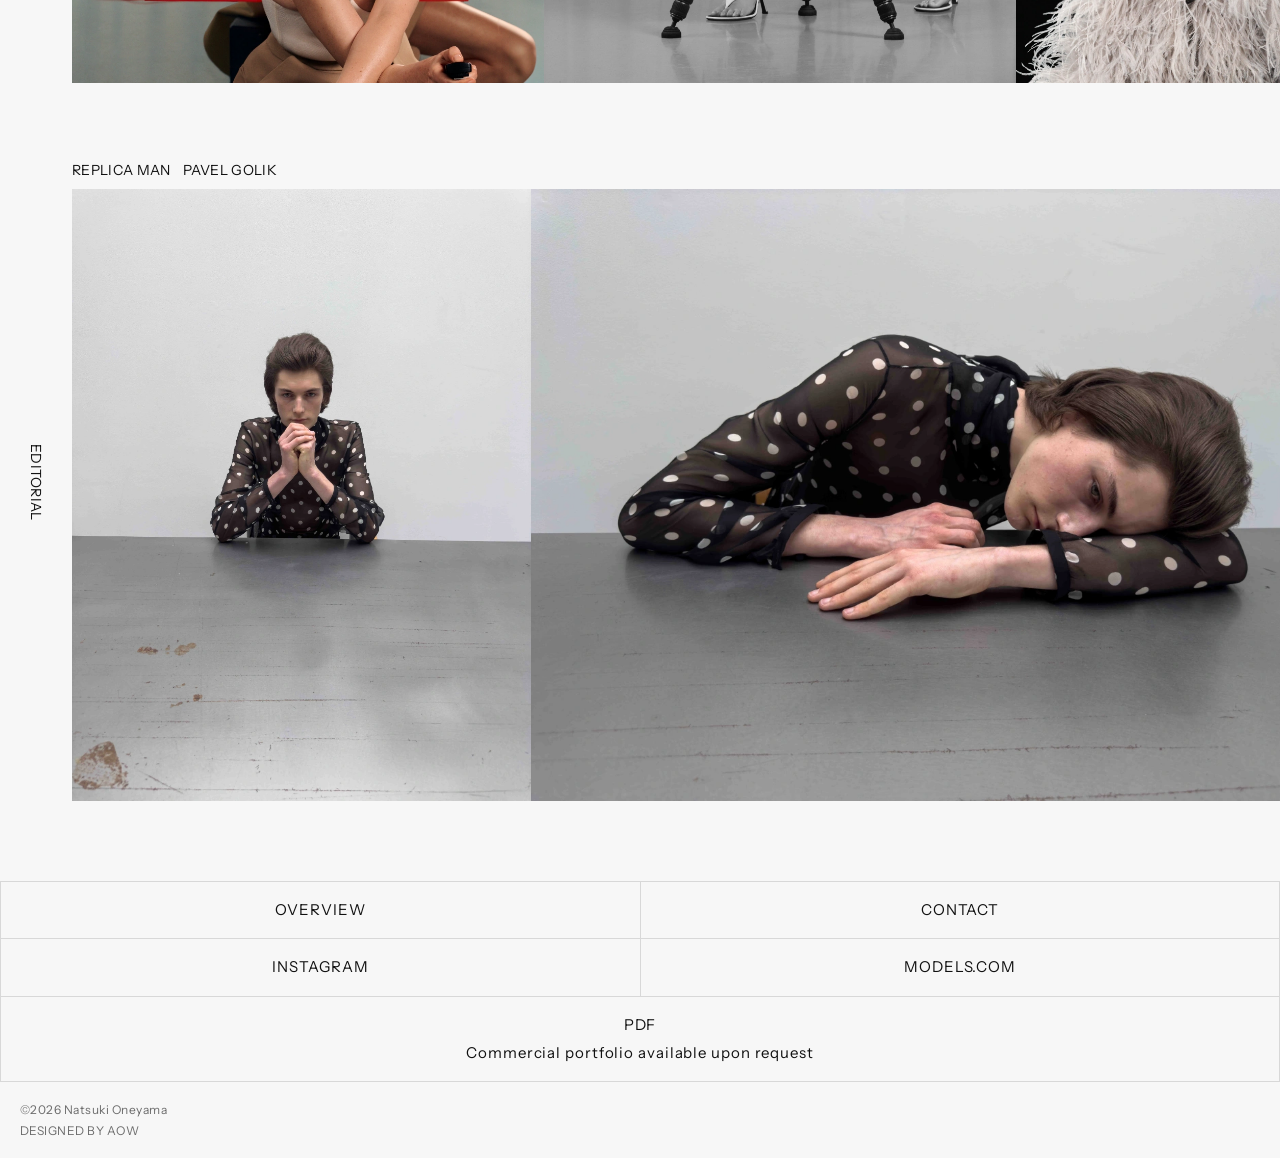
==== commit 3da18245: "html" ====
--- a/index.html
+++ b/index.html
@@ -42,12 +42,13 @@
 <div class="site-menu" id="site-menu" aria-hidden="true">
   <div class="site-menu-inner">
     <p class="site-menu-name">Natsuki Oneyama</p>
+    <p class="site-menu-name">MAKEUP ARTIST</p>
     <h2 class="site-menu-title">Menu</h2>
     <nav class="site-menu-nav" aria-label="Main menu">
       <a href="overview.html">Overview</a>
       <a href="mailto:natsukimua@gmail.com">Contact</a>
       <a href="https://www.instagram.com/natsukimua/" target="_blank" rel="noopener">Instagram</a>
-      <a href="https://models.com/people/natsuki-oneyama" target="_blank" rel="noopener">Models.com</a>
+      <a href="https://models.com/people/natsuki-oneyama" target="_blank" rel="noopener">MODELS.COM</a>
       <a href="pdf-request.html">PDF</a>
     </nav>
   </div>
@@ -95,12 +96,12 @@
 <section class="featured-project featured-project-officexkeen" id="projects">
   <div class="featured-project-inner">
   <div class="project-marquee-layout">
-    <p class="project-marquee-category">SELECTED WORKS</p>
-    <div class="project-marquee-content">
-      <div class="project-marquee-header">
-        <div class="featured-project-text">
-              <h2>OFFICE X KEEN</h2>
-              <p class="featured-label">Jesper Lund</p>
+    <p class="project-marquee-category">CAMPAIGN</p>
+    <div class="project-marquee-content">
+      <div class="project-marquee-header">
+        <div class="featured-project-text">
+              <h2>Jesper Lund</h2>
+              <p class="featured-label">OFFICE X KEEN</p>
             </div>
       </div>
       <div class="project-marquee">
@@ -137,12 +138,12 @@
 <section class="featured-project featured-project-02">
   <div class="featured-project-inner">
   <div class="project-marquee-layout">
-    <p class="project-marquee-category">SELECTED WORKS</p>
-    <div class="project-marquee-content">
-      <div class="project-marquee-header">
-        <div class="featured-project-text">
-              <h2>BEAUTY PAPERS</h2>
-              <p class="featured-label">Jérémie Monnier</p>
+    <p class="project-marquee-category">EDITORIAL</p>
+    <div class="project-marquee-content">
+      <div class="project-marquee-header">
+        <div class="featured-project-text">
+              <h2>Jérémie Monnier</h2>
+              <p class="featured-label">BEAUTY PAPERS</p>
             </div>
       </div>
       <div class="project-marquee">
@@ -176,12 +177,12 @@
 <section class="featured-project featured-project-03">
   <div class="featured-project-inner">
   <div class="project-marquee-layout">
-    <p class="project-marquee-category">SELECTED WORKS</p>
-    <div class="project-marquee-content">
-      <div class="project-marquee-header">
-        <div class="featured-project-text">
-              <h2>MARRKNULL AW 26</h2>
-              <p class="featured-label">Jumbo Tsui</p>
+    <p class="project-marquee-category">CAMPAIGN</p>
+    <div class="project-marquee-content">
+      <div class="project-marquee-header">
+        <div class="featured-project-text">
+              <h2>Jumbo Tsui</h2>
+              <p class="featured-label">MARRKNULL AW 26</p>
             </div>
       </div>
       <div class="project-marquee">
@@ -207,15 +208,15 @@
   </div>
 </section>
 
-<section class="featured-project featured-project-06">
-  <div class="featured-project-inner">
-  <div class="project-marquee-layout">
-    <p class="project-marquee-category">SELECTED WORKS</p>
-    <div class="project-marquee-content">
-      <div class="project-marquee-header">
-        <div class="featured-project-text">
-              <h2>Field Study, Madeira</h2>
-              <p class="featured-label">KRZYSTOF JAN</p>
+<section class="featured-project featured-project-04">
+  <div class="featured-project-inner">
+  <div class="project-marquee-layout">
+    <p class="project-marquee-category">PERSONAL PROJECT</p>
+    <div class="project-marquee-content">
+      <div class="project-marquee-header">
+        <div class="featured-project-text">
+              <h2>KRZYSTOF JAN</h2>
+              <p class="featured-label">Field Study, Madeira</p>
             </div>
       </div>
       <div class="project-marquee">
@@ -241,84 +242,16 @@
   </div>
 </section>
 
-<section class="featured-project featured-project-04">
-  <div class="featured-project-inner">
-  <div class="project-marquee-layout">
-    <p class="project-marquee-category">SELECTED WORKS</p>
-    <div class="project-marquee-content">
-      <div class="project-marquee-header">
-        <div class="featured-project-text">
-              <h2>PORT MAGAZINE</h2>
-              <p class="featured-label">Aude Le Barbey</p>
-            </div>
-      </div>
-      <div class="project-marquee">
-          <div class="project-marquee-track">
-            <div class="project-marquee-group">
-              <img class="project-marquee-item" src="img/portmagazine/isuue38/audelebarbey/01.webp" width="900" height="1200" alt="" data-featured-index="0" draggable="false">
-              <img class="project-marquee-item" src="img/portmagazine/isuue38/audelebarbey/02.webp" width="900" height="1200" alt="" data-featured-index="1" draggable="false">
-              <img class="project-marquee-item" src="img/portmagazine/isuue38/audelebarbey/03.webp" width="1200" height="800" alt="" data-featured-index="2" draggable="false">
-              <img class="project-marquee-item" src="img/portmagazine/isuue38/audelebarbey/04.webp" width="1200" height="900" alt="" data-featured-index="3" draggable="false">
-              <img class="project-marquee-item" src="img/portmagazine/isuue38/audelebarbey/05.webp" width="900" height="1200" alt="" data-featured-index="4" draggable="false">
-              <img class="project-marquee-item" src="img/portmagazine/isuue38/audelebarbey/06.webp" width="900" height="1200" alt="" data-featured-index="5" draggable="false">
-            </div>
-            <div class="project-marquee-group" aria-hidden="true">
-              <img class="project-marquee-item" src="img/portmagazine/isuue38/audelebarbey/01.webp" width="900" height="1200" alt="" data-featured-index="0" draggable="false" aria-hidden="true">
-              <img class="project-marquee-item" src="img/portmagazine/isuue38/audelebarbey/02.webp" width="900" height="1200" alt="" data-featured-index="1" draggable="false" aria-hidden="true">
-              <img class="project-marquee-item" src="img/portmagazine/isuue38/audelebarbey/03.webp" width="1200" height="800" alt="" data-featured-index="2" draggable="false" aria-hidden="true">
-              <img class="project-marquee-item" src="img/portmagazine/isuue38/audelebarbey/04.webp" width="1200" height="900" alt="" data-featured-index="3" draggable="false" aria-hidden="true">
-              <img class="project-marquee-item" src="img/portmagazine/isuue38/audelebarbey/05.webp" width="900" height="1200" alt="" data-featured-index="4" draggable="false" aria-hidden="true">
-              <img class="project-marquee-item" src="img/portmagazine/isuue38/audelebarbey/06.webp" width="900" height="1200" alt="" data-featured-index="5" draggable="false" aria-hidden="true">
-            </div>
-          </div>
-        </div>
-    </div>
-  </div>
-  </div>
-</section>
 
 <section class="featured-project featured-project-05">
   <div class="featured-project-inner">
   <div class="project-marquee-layout">
-    <p class="project-marquee-category">SELECTED WORKS</p>
-    <div class="project-marquee-content">
-      <div class="project-marquee-header">
-        <div class="featured-project-text">
-              <h2>VOGUE MEXICO</h2>
-              <p class="featured-label">Ward Ivan Rafik</p>
-            </div>
-      </div>
-      <div class="project-marquee">
-          <div class="project-marquee-track">
-            <div class="project-marquee-group">
-              <img class="project-marquee-item" src="img/voguemexico/01/01.webp" width="960" height="1200" alt="" data-featured-index="0" draggable="false">
-              <img class="project-marquee-item" src="img/voguemexico/01/02.webp" width="1200" height="900" alt="" data-featured-index="1" draggable="false">
-              <img class="project-marquee-item" src="img/voguemexico/01/03.webp" width="960" height="1200" alt="" data-featured-index="2" draggable="false">
-              <img class="project-marquee-item" src="img/voguemexico/01/04.webp" width="960" height="1200" alt="" data-featured-index="3" draggable="false">
-            </div>
-            <div class="project-marquee-group" aria-hidden="true">
-              <img class="project-marquee-item" src="img/voguemexico/01/01.webp" width="960" height="1200" alt="" data-featured-index="0" draggable="false" aria-hidden="true">
-              <img class="project-marquee-item" src="img/voguemexico/01/02.webp" width="1200" height="900" alt="" data-featured-index="1" draggable="false" aria-hidden="true">
-              <img class="project-marquee-item" src="img/voguemexico/01/03.webp" width="960" height="1200" alt="" data-featured-index="2" draggable="false" aria-hidden="true">
-              <img class="project-marquee-item" src="img/voguemexico/01/04.webp" width="960" height="1200" alt="" data-featured-index="3" draggable="false" aria-hidden="true">
-            </div>
-          </div>
-        </div>
-    </div>
-  </div>
-  </div>
-</section>
-
-
-<section class="featured-project featured-project-07">
-  <div class="featured-project-inner">
-  <div class="project-marquee-layout">
-    <p class="project-marquee-category">SELECTED WORKS</p>
-    <div class="project-marquee-content">
-      <div class="project-marquee-header">
-        <div class="featured-project-text">
-              <h2>NUMéRO CHINA</h2>
-              <p class="featured-label">CARLA ROSSI</p>
+    <p class="project-marquee-category">EDITORIAL</p>
+    <div class="project-marquee-content">
+      <div class="project-marquee-header">
+        <div class="featured-project-text">
+              <h2>CARLA ROSSI</h2>
+              <p class="featured-label">NUMéRO CHINA</p>
             </div>
       </div>
       <div class="project-marquee">
@@ -345,15 +278,15 @@
 </section>
 
 
-<section class="featured-project featured-project-08">
-  <div class="featured-project-inner">
-  <div class="project-marquee-layout">
-    <p class="project-marquee-category">SELECTED WORKS</p>
-    <div class="project-marquee-content">
-      <div class="project-marquee-header">
-        <div class="featured-project-text">
-              <h2>REPLICA MAN</h2>
-              <p class="featured-label">PAVEL GOLIK</p>
+<section class="featured-project featured-project-06">
+  <div class="featured-project-inner">
+  <div class="project-marquee-layout">
+    <p class="project-marquee-category">EDITORIAL</p>
+    <div class="project-marquee-content">
+      <div class="project-marquee-header">
+        <div class="featured-project-text">
+              <h2>PAVEL GOLIK</h2>
+              <p class="featured-label">REPLICA MAN</p>
             </div>
       </div>
       <div class="project-marquee">
@@ -393,8 +326,8 @@
   <a class="info-grid-contact" href="mailto:natsukimua@gmail.com">Contact</a>
 
   <div class="social-links">
-    <a href="https://www.instagram.com/natsukimua/" target="_blank" rel="noopener">@NATSUKIMUA</a>
-    <a href="https://models.com/people/natsuki-oneyama" target="_blank" rel="noopener">Models.COM</a>
+    <a href="https://www.instagram.com/natsukimua/" target="_blank" rel="noopener">INSTAGRAM</a>
+    <a href="https://models.com/people/natsuki-oneyama" target="_blank" rel="noopener">MODELS.COM</a>
   </div>
 
   <div class="pdf-link">
